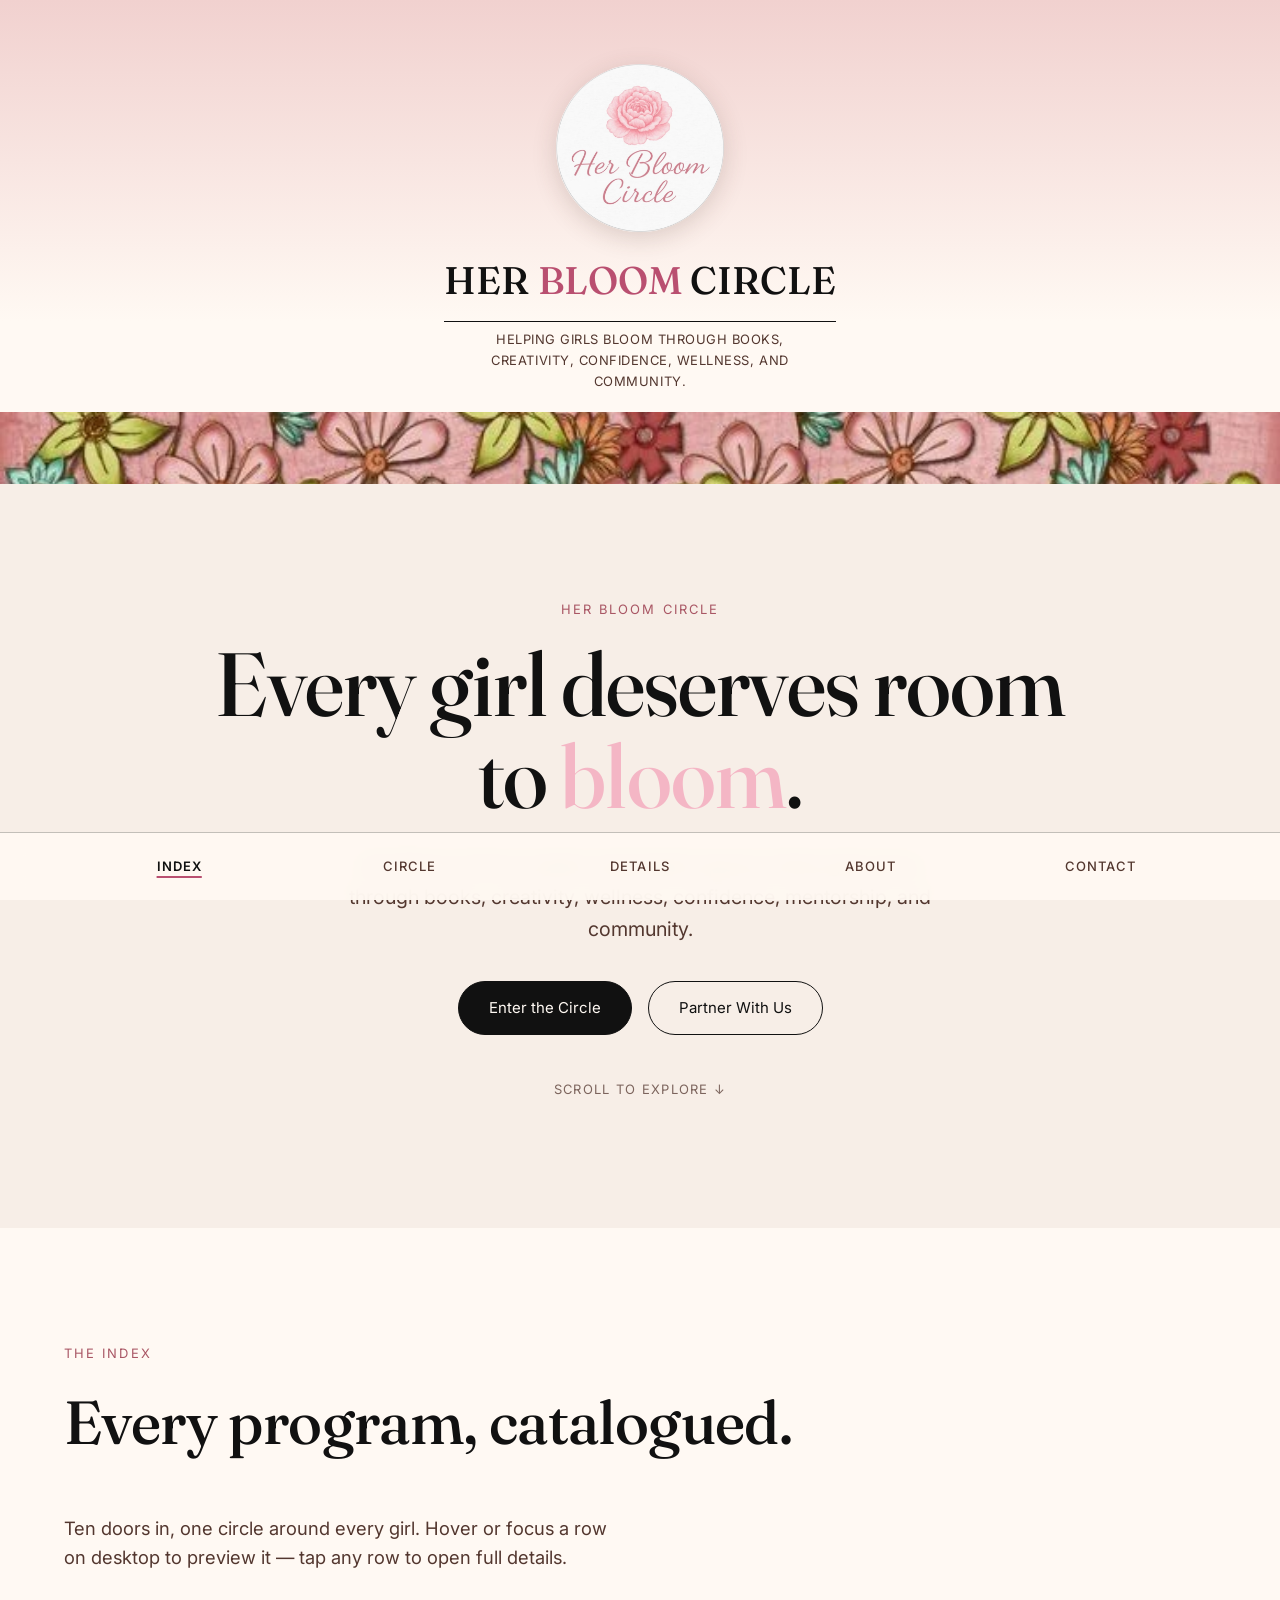
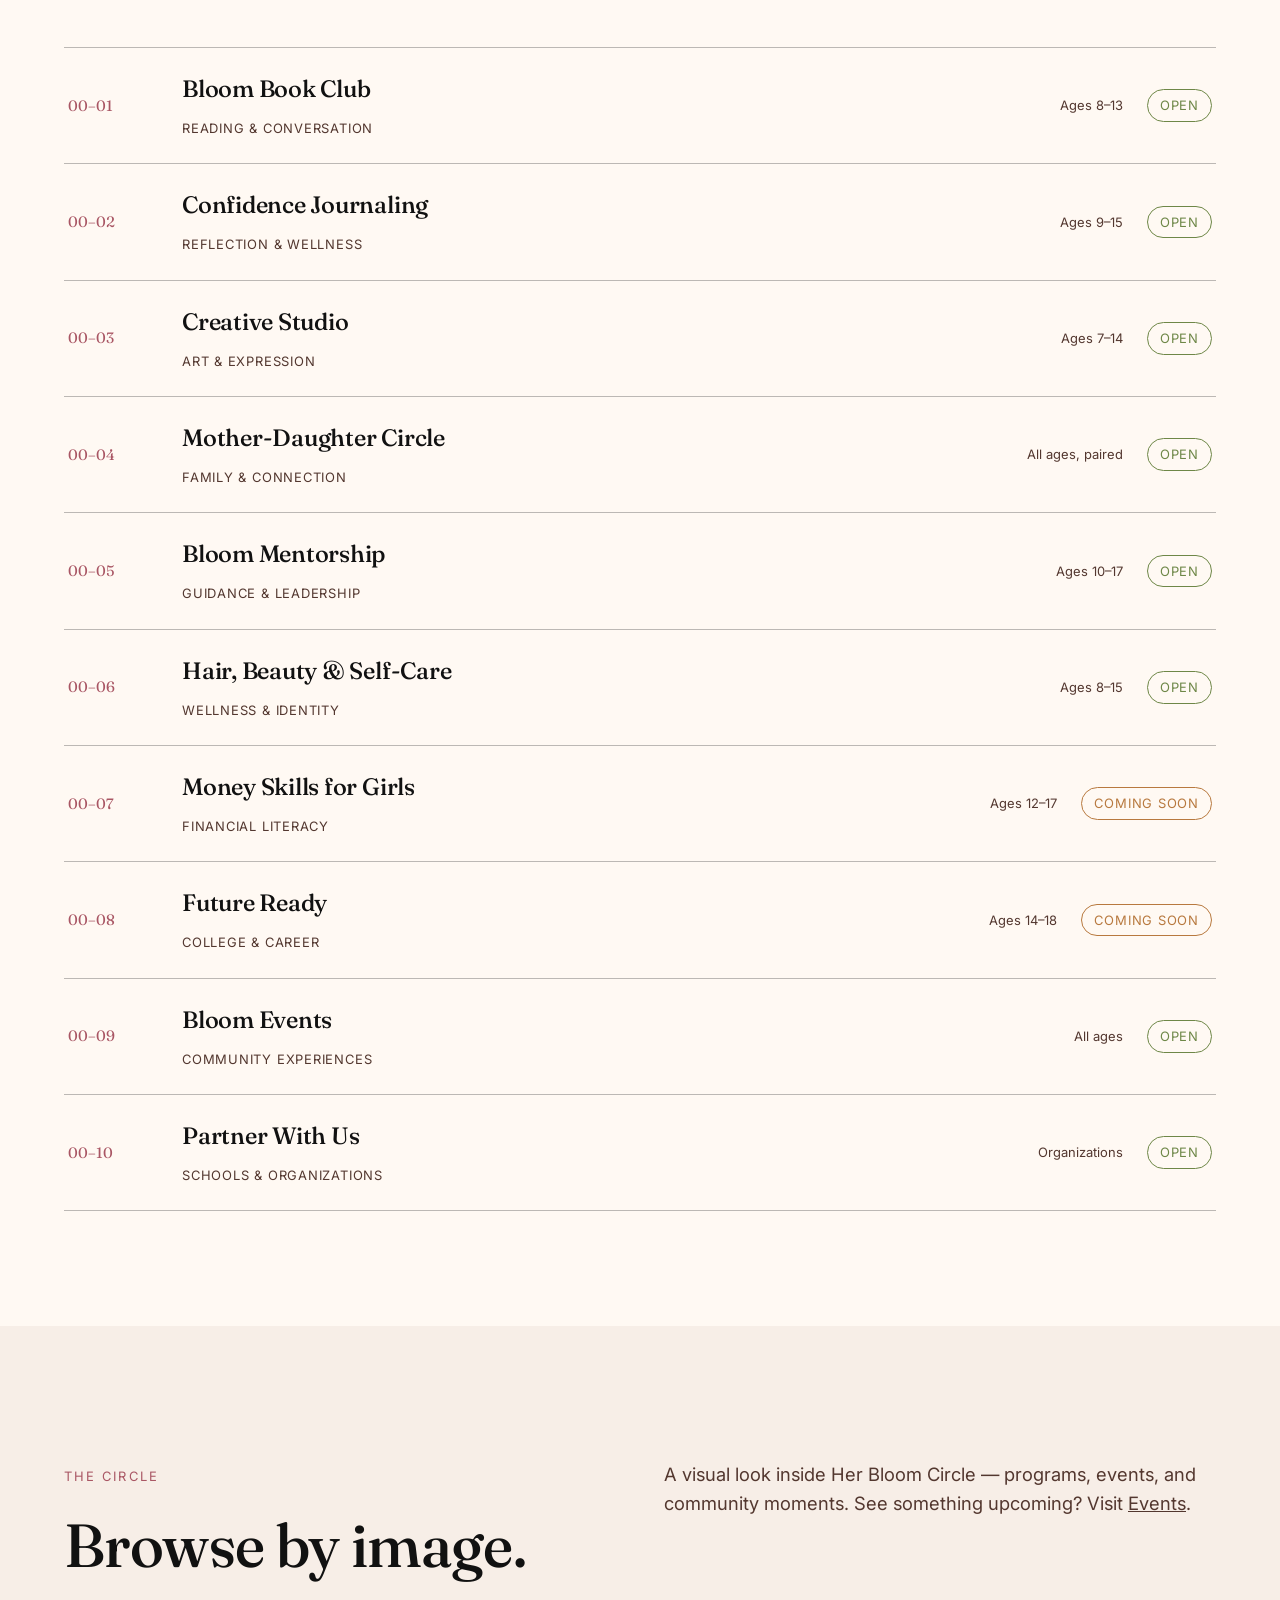
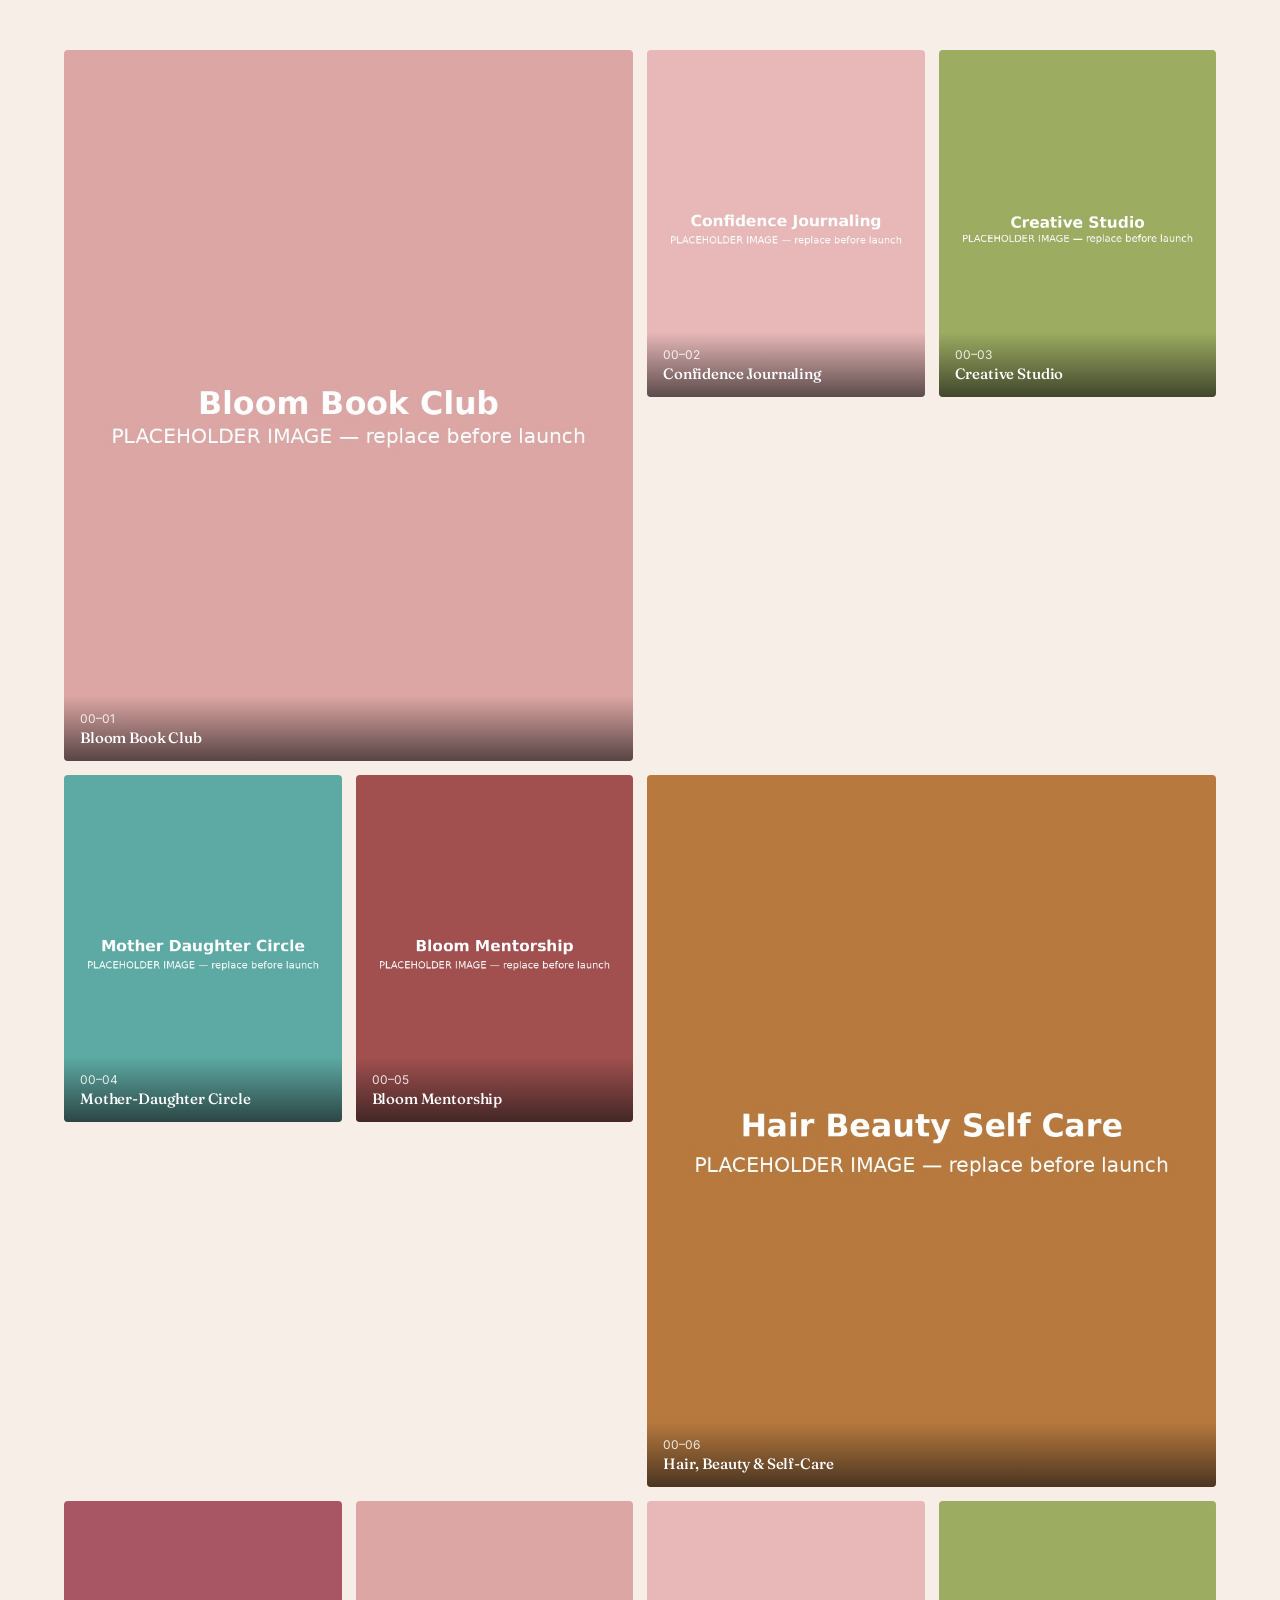
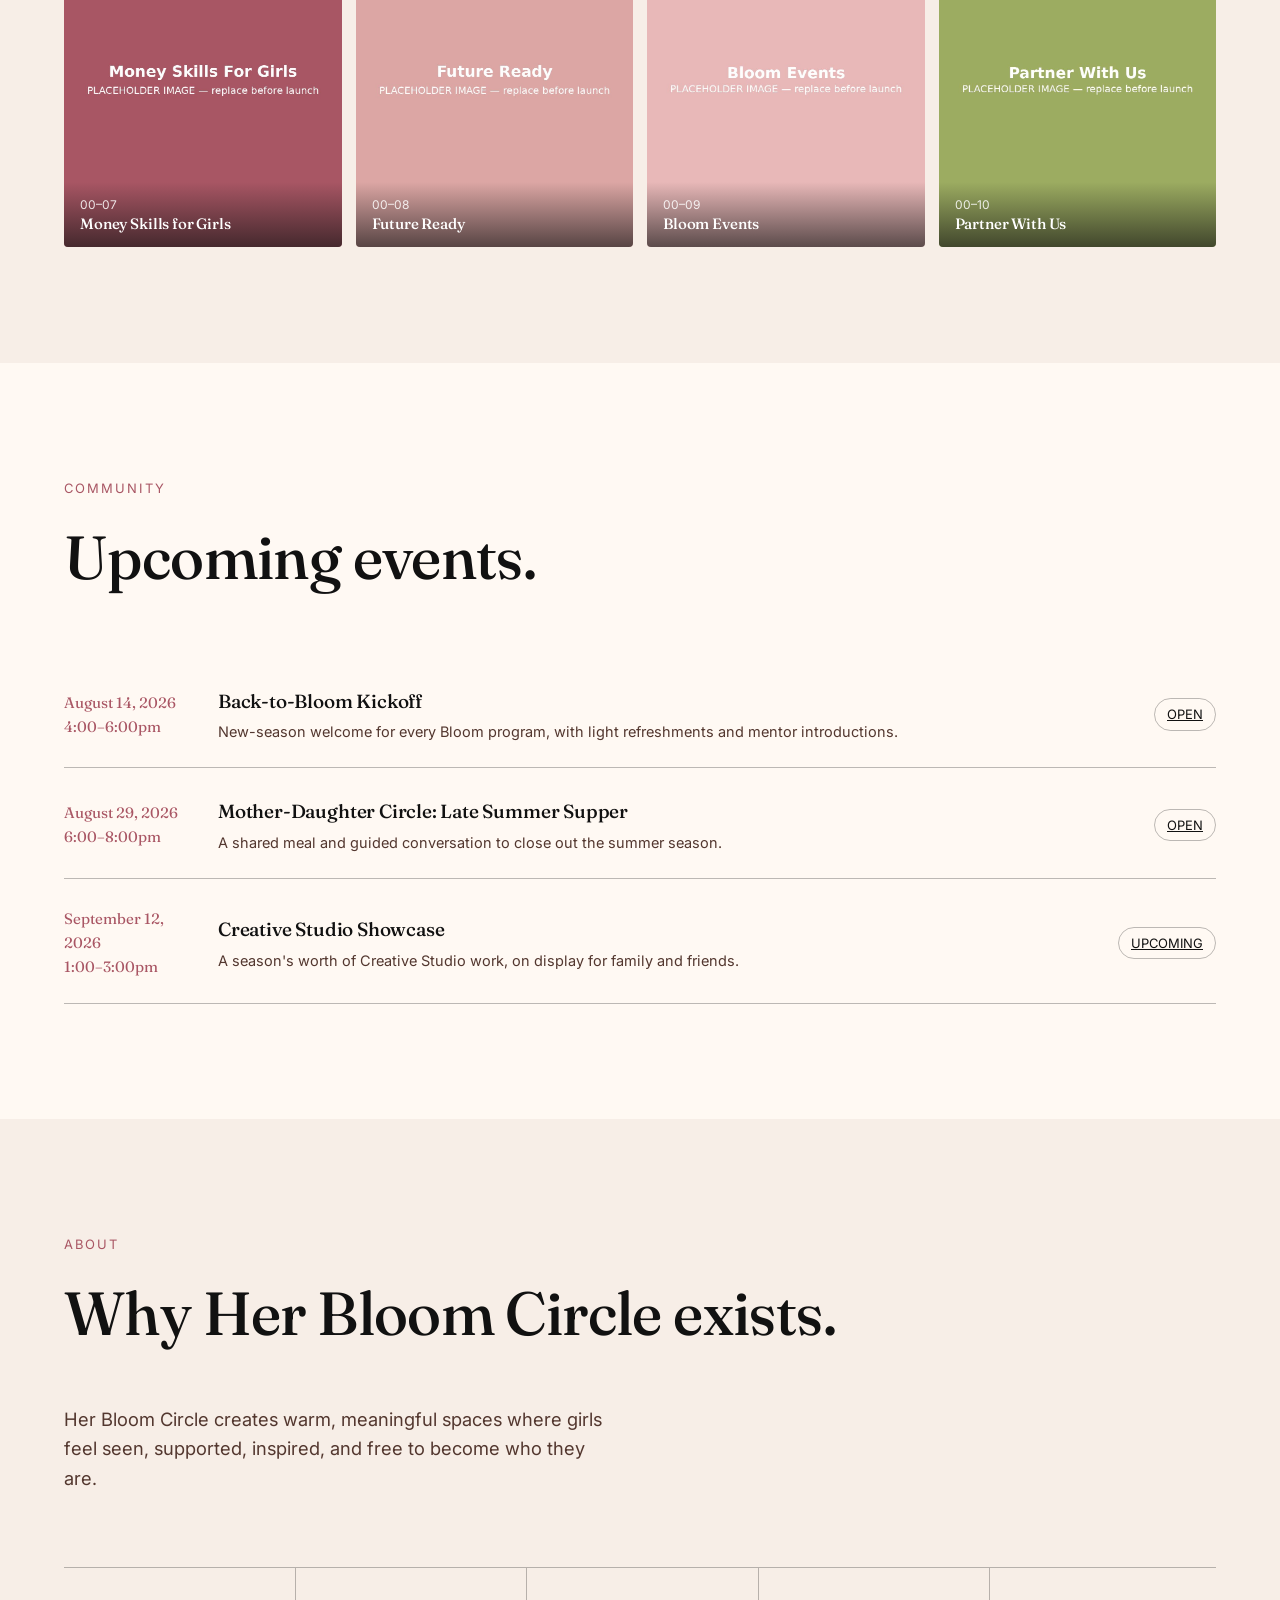
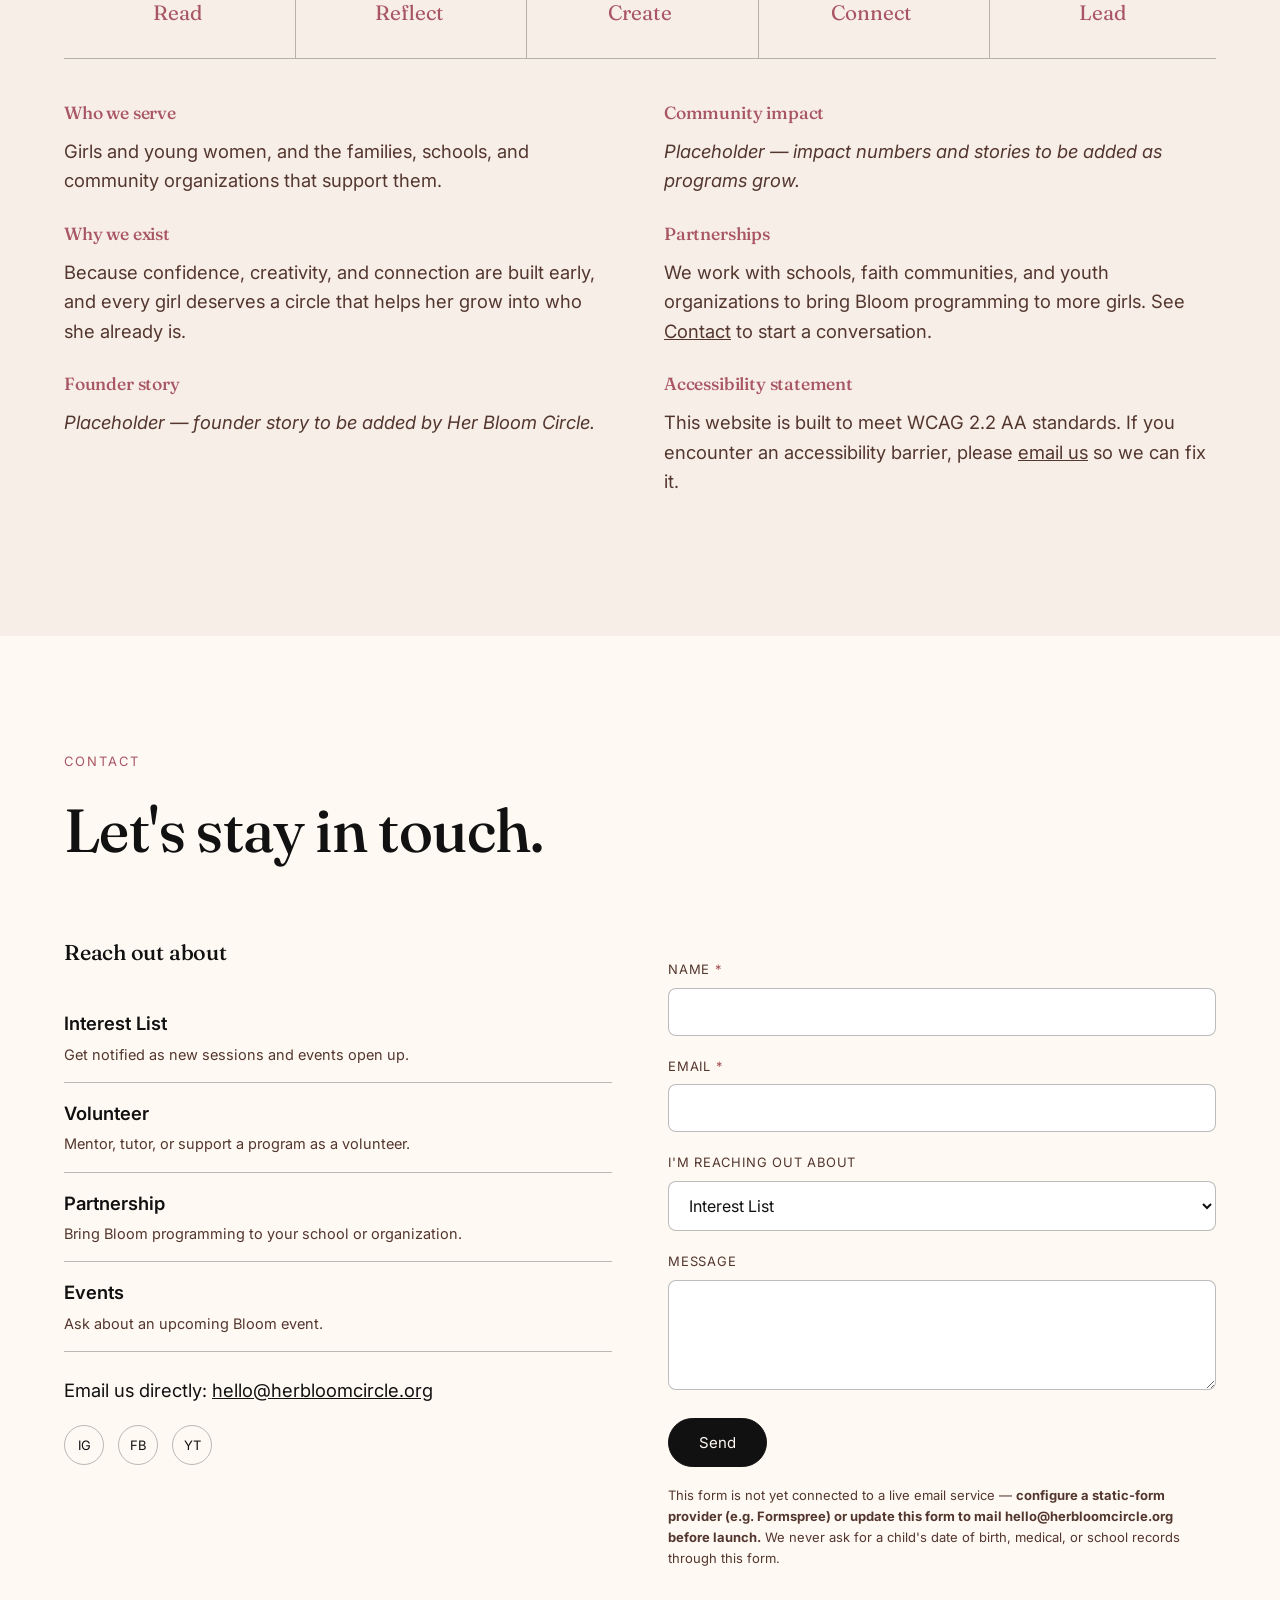
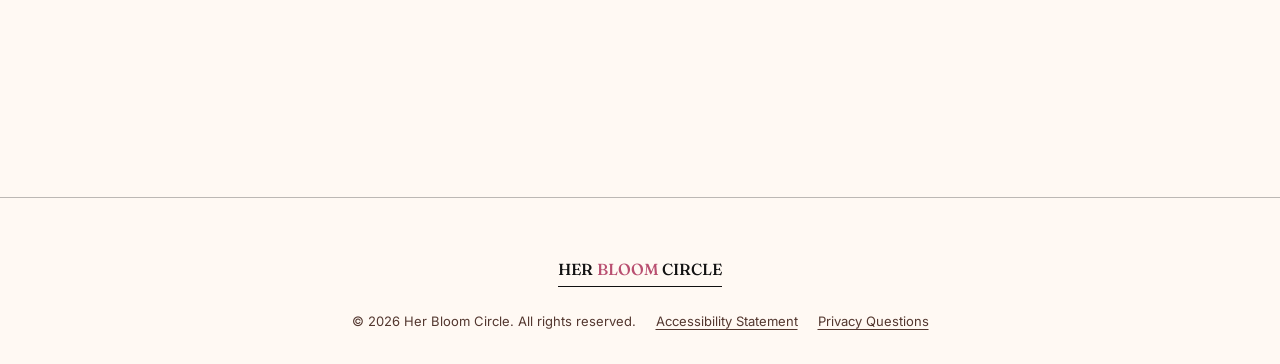
==== index.html @ e288bf75 "Add files via upload" ====
<!DOCTYPE html>
<html lang="en">
<head>
<meta charset="UTF-8">
<meta name="viewport" content="width=device-width, initial-scale=1.0">
<title>Her Bloom Circle | Helping Girls Bloom</title>
<meta name="description" content="Her Bloom Circle helps girls build confidence, creativity, connection, wellness, and leadership through books, mentorship, and community experiences.">
<link rel="canonical" href="https://herbloomcircle.org/">
<meta name="theme-color" content="#fff9f3">

<!-- Open Graph -->
<meta property="og:type" content="website">
<meta property="og:site_name" content="Her Bloom Circle">
<meta property="og:title" content="Her Bloom Circle | Helping Girls Bloom">
<meta property="og:description" content="Helping girls bloom through books, creativity, confidence, wellness, and community.">
<meta property="og:url" content="https://herbloomcircle.org/">
<meta property="og:image" content="https://herbloomcircle.org/her-bloom-circle-logo.jpg">

<!-- Twitter / X -->
<meta name="twitter:card" content="summary_large_image">
<meta name="twitter:title" content="Her Bloom Circle | Helping Girls Bloom">
<meta name="twitter:description" content="Helping girls bloom through books, creativity, confidence, wellness, and community.">
<meta name="twitter:image" content="https://herbloomcircle.org/her-bloom-circle-logo.jpg">

<!-- Icons -->
<link rel="icon" href="favicon.ico" sizes="any">
<link rel="icon" type="image/png" sizes="32x32" href="icon-32.png">
<link rel="icon" type="image/png" sizes="192x192" href="icon-192.png">
<link rel="apple-touch-icon" sizes="180x180" href="icon-180.png">

<link rel="preconnect" href="https://fonts.googleapis.com">
<link rel="preconnect" href="https://fonts.gstatic.com" crossorigin>
<link href="https://fonts.googleapis.com/css2?family=Fraunces:ital,opsz,wght@0,9..144,400;0,9..144,500;0,9..144,600;1,9..144,500&family=Inter:wght@400;500;600&display=swap" rel="stylesheet" media="print" onload="this.media='all'">
<link rel="stylesheet" href="styles.css">

<script type="application/ld+json">
{
  "@context": "https://schema.org",
  "@type": "Organization",
  "name": "Her Bloom Circle",
  "url": "https://herbloomcircle.org/",
  "logo": "https://herbloomcircle.org/her-bloom-circle-logo.jpg",
  "description": "Her Bloom Circle helps girls build confidence, creativity, connection, wellness, and leadership through books, mentorship, and community experiences."
}
</script>
</head>
<body>
<a class="skip-link" href="#main">Skip to content</a>

<header class="site-header">
  <div class="brand-logo">
    <picture>
      <source srcset="her-bloom-circle-logo.webp" type="image/webp">
      <img src="her-bloom-circle-logo.jpg" alt="Her Bloom Circle logo with pink flower" width="336" height="336">
    </picture>
  </div>
  <a href="#home" class="site-wordmark wordmark-lg" aria-label="Her Bloom Circle home">
    <span class="brand-black">HER</span><span class="brand-bloom">BLOOM</span><span class="brand-black">CIRCLE</span>
  </a>
  <p class="positioning">Helping girls bloom through books, creativity, confidence, wellness, and community.</p>
</header>

<div class="floral-divider" aria-hidden="true">
  <picture>
    <source srcset="her-bloom-floral-border.webp" type="image/webp">
    <img src="her-bloom-floral-border.jpg" alt="" loading="lazy" width="1456" height="538">
  </picture>
</div>

<main id="main">

  <!-- HOME / HERO -->
  <section id="home" class="hero view-section" aria-label="Introduction">
    <div class="wrap">
      <div class="hero-eyebrow">Her Bloom Circle</div>
      <h1>Every girl deserves room to <span class="word-bloom-display">bloom</span>.</h1>
      <p class="lede">Her Bloom Circle creates meaningful spaces where girls grow through books, creativity, wellness, confidence, mentorship, and community.</p>
      <div class="hero-cta-row">
        <a href="#index" class="btn btn-primary">Enter the Circle</a>
        <a href="#contact" class="btn btn-secondary">Partner With Us</a>
      </div>
      <p class="scroll-cue">Scroll to explore ↓</p>
    </div>
  </section>

  <!-- INDEX -->
  <section id="index" class="view-section" aria-labelledby="index-heading">
    <div class="wrap">
      <div class="section-head">
        <div>
          <span class="kicker">The Index</span>
          <h2 id="index-heading">Every program, catalogued.</h2>
        </div>
        <p class="section-note">Ten doors in, one circle around every girl. Hover or focus a row on desktop to preview it — tap any row to open full details.</p>
      </div>

      <div id="index-list" class="index-list" role="list" aria-label="Program index">
        <!-- Rendered by app.js from programs.js -->
      </div>
      <noscript>
        <p style="margin-top:20px;">JavaScript is off, so the interactive catalog can't render. Programs currently offered: Bloom Book Club, Confidence Journaling, Creative Studio, Mother-Daughter Circle, Bloom Mentorship, Hair · Beauty · Self-Care, Money Skills for Girls, Future Ready, Bloom Events, and Partner With Us. Email <a href="mailto:hello@herbloomcircle.org">hello@herbloomcircle.org</a> for full details on any program.</p>
      </noscript>
    </div>
  </section>

  <!-- CIRCLE -->
  <section id="circle" class="view-section" aria-labelledby="circle-heading">
    <div class="wrap">
      <div class="section-head">
        <div>
          <span class="kicker">The Circle</span>
          <h2 id="circle-heading">Browse by image.</h2>
        </div>
        <p class="section-note">A visual look inside Her Bloom Circle — programs, events, and community moments. See something upcoming? Visit <a href="#events" style="text-decoration:underline;">Events</a>.</p>
      </div>
      <div id="circle-grid" class="circle-grid" role="list" aria-label="Visual program gallery">
        <!-- Rendered by app.js -->
      </div>
      <noscript><p style="margin-top:20px;">Enable JavaScript to browse the visual gallery, or see the Index above for a full text list.</p></noscript>
    </div>
  </section>

  <!-- EVENTS -->
  <section id="events" class="view-section" aria-labelledby="events-heading">
    <div class="wrap">
      <div class="section-head">
        <div>
          <span class="kicker">Community</span>
          <h2 id="events-heading">Upcoming events.</h2>
        </div>
      </div>
      <div id="events-list" class="events-list"></div>
      <div id="events-empty" class="events-empty" style="display:none;">
        <h3>Next Circle Coming Soon</h3>
        <p>We're planning our next community gathering. Join the interest list and we'll let you know as soon as it's set.</p>
        <a class="btn btn-primary" href="#contact">Join the Interest List</a>
      </div>
    </div>
  </section>

  <!-- ABOUT -->
  <section id="about" class="view-section" aria-labelledby="about-heading">
    <div class="wrap">
      <div class="section-head">
        <div>
          <span class="kicker">About</span>
          <h2 id="about-heading">Why Her Bloom Circle exists.</h2>
        </div>
        <p class="section-note">Her Bloom Circle creates warm, meaningful spaces where girls feel seen, supported, inspired, and free to become who they are.</p>
      </div>

      <div class="pillars" role="list" aria-label="Program pillars">
        <div class="pillar" role="listitem"><div class="pillar-word">Read</div></div>
        <div class="pillar" role="listitem"><div class="pillar-word">Reflect</div></div>
        <div class="pillar" role="listitem"><div class="pillar-word">Create</div></div>
        <div class="pillar" role="listitem"><div class="pillar-word">Connect</div></div>
        <div class="pillar" role="listitem"><div class="pillar-word">Lead</div></div>
      </div>

      <div class="about-grid">
        <div>
          <h3>Who we serve</h3>
          <p>Girls and young women, and the families, schools, and community organizations that support them.</p>
          <h3>Why we exist</h3>
          <p>Because confidence, creativity, and connection are built early, and every girl deserves a circle that helps her grow into who she already is.</p>
          <h3>Founder story</h3>
          <p><em>Placeholder — founder story to be added by Her Bloom Circle.</em></p>
        </div>
        <div>
          <h3>Community impact</h3>
          <p><em>Placeholder — impact numbers and stories to be added as programs grow.</em></p>
          <h3>Partnerships</h3>
          <p>We work with schools, faith communities, and youth organizations to bring Bloom programming to more girls. See <a href="#contact" style="text-decoration:underline;">Contact</a> to start a conversation.</p>
          <h3>Accessibility statement</h3>
          <p>This website is built to meet WCAG 2.2 AA standards. If you encounter an accessibility barrier, please <a href="mailto:hello@herbloomcircle.org" style="text-decoration:underline;">email us</a> so we can fix it.</p>
        </div>
      </div>
    </div>
  </section>

  <!-- CONTACT -->
  <section id="contact" class="view-section" aria-labelledby="contact-heading">
    <div class="wrap">
      <div class="section-head">
        <div>
          <span class="kicker">Contact</span>
          <h2 id="contact-heading">Let's stay in touch.</h2>
        </div>
      </div>

      <div class="contact-grid">
        <div>
          <h3>Reach out about</h3>
          <ul class="contact-options">
            <li><div class="co-label">Interest List</div><div class="co-desc">Get notified as new sessions and events open up.</div></li>
            <li><div class="co-label">Volunteer</div><div class="co-desc">Mentor, tutor, or support a program as a volunteer.</div></li>
            <li><div class="co-label">Partnership</div><div class="co-desc">Bring Bloom programming to your school or organization.</div></li>
            <li><div class="co-label">Events</div><div class="co-desc">Ask about an upcoming Bloom event.</div></li>
          </ul>
          <p style="margin-top:24px;">Email us directly: <a href="mailto:hello@herbloomcircle.org" style="text-decoration:underline;">hello@herbloomcircle.org</a></p>
          <div class="social-row">
            <a href="#" aria-label="Her Bloom Circle on Instagram" rel="noopener noreferrer" target="_blank">IG</a>
            <a href="#" aria-label="Her Bloom Circle on Facebook" rel="noopener noreferrer" target="_blank">FB</a>
            <a href="#" aria-label="Her Bloom Circle on YouTube" rel="noopener noreferrer" target="_blank">YT</a>
          </div>
        </div>

        <div>
          <form id="interest-form" class="interest-form" novalidate>
            <div class="honeypot-field" aria-hidden="true">
              <label for="f-website">Website</label>
              <input type="text" id="f-website" name="website" tabindex="-1" autocomplete="off">
            </div>

            <div class="form-row">
              <label for="f-name">Name <span class="required">*</span></label>
              <input type="text" id="f-name" name="name" required autocomplete="name">
              <p class="form-error">Please enter your name.</p>
            </div>
            <div class="form-row">
              <label for="f-email">Email <span class="required">*</span></label>
              <input type="email" id="f-email" name="email" required autocomplete="email">
              <p class="form-error">Please enter a valid email address.</p>
            </div>
            <div class="form-row">
              <label for="f-reason">I'm reaching out about</label>
              <select id="f-reason" name="reason">
                <option>Interest List</option>
                <option>Volunteering</option>
                <option>Partnership</option>
                <option>Events</option>
                <option>Something else</option>
              </select>
            </div>
            <div class="form-row">
              <label for="f-message">Message</label>
              <textarea id="f-message" name="message"></textarea>
            </div>
            <button type="submit" class="btn btn-primary">Send</button>
            <p class="form-note">This form is not yet connected to a live email service — <strong>configure a static-form provider (e.g. Formspree) or update this form to mail hello@herbloomcircle.org before launch.</strong> We never ask for a child's date of birth, medical, or school records through this form.</p>
            <div id="form-success" class="form-success" role="status">Thank you — we'll be in touch soon.</div>
          </form>
        </div>
      </div>
    </div>
  </section>

</main>

<footer class="site-footer">
  <div class="wrap">
    <a href="#home" class="site-wordmark wordmark-sm" aria-label="Her Bloom Circle home">
      <span class="brand-black">HER</span><span class="brand-bloom">BLOOM</span><span class="brand-black">CIRCLE</span>
    </a>
    <div class="footer-legal">
      <span>© 2026 Her Bloom Circle. All rights reserved.</span>
      <a href="#about">Accessibility Statement</a>
      <a href="mailto:hello@herbloomcircle.org">Privacy Questions</a>
    </div>
  </div>
</footer>

<!-- DETAILS PANEL (accessible modal) -->
<div id="details-overlay" class="details-overlay" aria-hidden="true">
  <div id="details-panel" class="details-panel" role="dialog" aria-modal="true" aria-labelledby="details-title" tabindex="-1">
    <!-- Rendered by app.js -->
  </div>
</div>

<!-- PERSISTENT BOTTOM NAVIGATION -->
<nav class="bottom-navigation" aria-label="Primary navigation">
  <div class="bn-inner">
    <a href="#index" data-tab="index" aria-current="page">Index</a>
    <a href="#circle" data-tab="circle">Circle</a>
    <a href="#details" data-tab="details">Details</a>
    <a href="#about" data-tab="about">About</a>
    <a href="#contact" data-tab="contact">Contact</a>
  </div>
</nav>

<script src="programs.js"></script>
<script src="events.js"></script>
<script src="site-settings.js"></script>
<script src="app.js"></script>
</body>
</html>
---- styles.css ----
/* ===================================================================
   Her Bloom Circle — Design System
   Editorial, catalog-style, inspired by cultural-archive browsing.
   Palette sampled from the Her Bloom Circle floral reference image.
=================================================================== */

:root {
  --rose-background: #dca6a5;
  --rose-soft: #e7b8b7;
  --rose-light: #f1d1cf;
  --rose-deep: #a95664;
  --bloom-pink: #f4b6c5;
  --bloom-pink-accessible: #b94f70;
  --cream: #fff9f3;
  --paper: #f7eee7;
  --white: #ffffff;
  --ink: #111111;
  --brown: #53372f;
  --sage: #9cad62;
  --leaf-green: #6e8747;
  --teal-flower: #5da9a3;
  --rust: #a24f4f;
  --muted-gold: #b8793f;
  --border-dark: rgba(17, 17, 17, 0.28);

  --serif: "Fraunces", Georgia, serif;
  --sans: "Inter", -apple-system, BlinkMacSystemFont, sans-serif;

  --max: 1280px;
  --gutter: clamp(20px, 5vw, 72px);
  --bottom-nav-height: 68px;

  --fs-meta: clamp(0.7rem, 0.65rem + 0.2vw, 0.85rem);
  --fs-body: clamp(1rem, 0.95rem + 0.25vw, 1.15rem);
  --fs-section: clamp(2rem, 1.4rem + 3vw, 4.2rem);
  --fs-hero: clamp(2.6rem, 1.6rem + 5vw, 6.5rem);
}

*, *::before, *::after { box-sizing: border-box; }
html {
  scroll-behavior: smooth;
  scroll-padding-top: 90px;
  scroll-padding-bottom: calc(var(--bottom-nav-height) + env(safe-area-inset-bottom) + 2rem);
}

@media (prefers-reduced-motion: reduce) {
  html { scroll-behavior: auto; }
  *, *::before, *::after {
    animation-duration: 0.01ms !important;
    animation-iteration-count: 1 !important;
    transition-duration: 0.01ms !important;
    scroll-behavior: auto !important;
  }
}

body {
  margin: 0;
  background: var(--cream);
  color: var(--ink);
  font-family: var(--sans);
  font-size: var(--fs-body);
  line-height: 1.6;
  -webkit-font-smoothing: antialiased;
}

img { max-width: 100%; display: block; }
a { color: inherit; }
button { font-family: inherit; }

main {
  padding-bottom: calc(var(--bottom-nav-height) + env(safe-area-inset-bottom) + 2rem);
}

.wrap {
  max-width: var(--max);
  margin: 0 auto;
  padding: 0 var(--gutter);
}

h1, h2, h3 {
  font-family: var(--serif);
  font-weight: 500;
  letter-spacing: -0.01em;
  margin: 0;
  color: var(--ink);
}

/* ---------- Skip link ---------- */
.skip-link {
  position: absolute;
  left: -9999px;
  top: 0;
  background: var(--ink);
  color: var(--cream);
  padding: 14px 22px;
  z-index: 2000;
  border-radius: 0 0 6px 0;
  text-decoration: none;
}
.skip-link:focus {
  left: 0;
}

/* ---------- Focus visibility ---------- */
a:focus-visible, button:focus-visible, [tabindex]:focus-visible, input:focus-visible, textarea:focus-visible {
  outline: 2px solid var(--bloom-pink-accessible);
  outline-offset: 3px;
}

/* ---------- Wordmark: HER (black) BLOOM (pink) CIRCLE (black), underlined as one phrase ---------- */
.site-wordmark {
  display: inline-flex;
  align-items: baseline;
  gap: 0.22em;
  font-family: var(--serif);
  font-weight: 500;
  text-decoration-line: underline;
  text-decoration-thickness: 1px;
  text-underline-offset: 0.28em;
  text-decoration-color: var(--ink);
  text-decoration-skip-ink: none;
  color: var(--ink);
  text-decoration: none;
  white-space: nowrap;
}
.site-wordmark .brand-black { color: var(--ink); }
.site-wordmark .brand-bloom { color: var(--bloom-pink-accessible); }
.site-wordmark { text-decoration-line: none; position: relative; }
.site-wordmark::after {
  content: "";
  position: absolute;
  left: 0; right: 0; bottom: -0.28em;
  height: 1px;
  background: var(--ink);
}

.wordmark-lg {
  font-size: clamp(1.4rem, 1rem + 2vw, 2.4rem);
}
.wordmark-sm { font-size: 1rem; }

/* Large decorative headline use of "bloom" (not the fixed wordmark) can use lighter pink */
.word-bloom-display { color: var(--bloom-pink); }

/* ---------- Header / top brand zone ---------- */
.site-header {
  padding: clamp(28px, 6vw, 64px) 0 20px;
  text-align: center;
  background: linear-gradient(180deg, var(--rose-light) 0%, var(--cream) 78%);
}
.brand-logo {
  width: clamp(96px, 16vw, 168px);
  height: clamp(96px, 16vw, 168px);
  margin: 0 auto 18px;
  border-radius: 50%;
  overflow: hidden;
  box-shadow: 0 6px 24px rgba(83,55,47,0.18);
}
.brand-logo img { width: 100%; height: 100%; object-fit: cover; }
.site-header .positioning {
  max-width: 46ch;
  margin: 18px auto 0;
  color: var(--brown);
  font-size: var(--fs-meta);
  letter-spacing: 0.04em;
  text-transform: uppercase;
}

/* ---------- Floral divider strip ---------- */
.floral-divider {
  width: 100%;
  height: clamp(40px, 6vw, 72px);
  overflow: hidden;
}
.floral-divider img { width: 100%; height: 100%; object-fit: cover; object-position: center; }

/* ---------- Hero ---------- */
.hero {
  padding: clamp(48px, 8vw, 96px) 0 clamp(56px, 8vw, 96px);
  text-align: center;
}
.hero-eyebrow {
  font-size: var(--fs-meta);
  letter-spacing: 0.16em;
  text-transform: uppercase;
  color: var(--rose-deep);
  margin-bottom: 18px;
}
.hero h1 {
  font-size: var(--fs-hero);
  line-height: 1.03;
  max-width: 16ch;
  margin: 0 auto;
}
.hero p.lede {
  max-width: 52ch;
  margin: 28px auto 36px;
  color: var(--brown);
  font-size: clamp(1.05rem, 1rem + 0.3vw, 1.3rem);
}
.hero-cta-row {
  display: flex;
  gap: 16px;
  justify-content: center;
  flex-wrap: wrap;
}
.btn {
  padding: 14px 30px;
  border-radius: 999px;
  font-size: 15px;
  text-decoration: none;
  display: inline-block;
  border: 1px solid var(--ink);
  transition: transform 0.2s, background 0.2s, color 0.2s;
  cursor: pointer;
}
.btn:hover { transform: translateY(-2px); }
.btn-primary { background: var(--ink); color: var(--cream); border-color: var(--ink); }
.btn-primary:hover { background: var(--rose-deep); border-color: var(--rose-deep); }
.btn-secondary { background: transparent; color: var(--ink); }
.btn-secondary:hover { background: var(--ink); color: var(--cream); }

.scroll-cue {
  margin-top: 44px;
  font-size: var(--fs-meta);
  letter-spacing: 0.1em;
  text-transform: uppercase;
  color: var(--brown);
  opacity: 0.75;
}

/* ---------- Section shell ---------- */
.view-section {
  padding: clamp(56px, 9vw, 120px) 0;
  scroll-margin-top: 90px;
}
.view-section:nth-of-type(odd) { background: var(--paper); }
.section-head {
  display: flex;
  align-items: baseline;
  justify-content: space-between;
  gap: 24px;
  flex-wrap: wrap;
  margin-bottom: clamp(32px, 5vw, 56px);
}
.section-head .kicker {
  font-size: var(--fs-meta);
  letter-spacing: 0.16em;
  text-transform: uppercase;
  color: var(--rose-deep);
  display: block;
  margin-bottom: 10px;
}
.section-head h2 { font-size: var(--fs-section); }
.section-head .section-note {
  max-width: 46ch;
  color: var(--brown);
  font-size: var(--fs-body);
}

/* ---------- Index (catalog rows) ---------- */
.index-list { border-top: 1px solid var(--border-dark); }
.index-row {
  --preview-img: none;
  display: grid;
  grid-template-columns: 90px 1fr auto auto;
  align-items: center;
  gap: 24px;
  padding: 22px 4px;
  border-bottom: 1px solid var(--border-dark);
  text-decoration: none;
  color: var(--ink);
  position: relative;
  background: transparent;
  border-left: none; border-right: none; border-top: none;
  width: 100%;
  text-align: left;
  font: inherit;
  cursor: pointer;
  transition: background 0.2s;
}
.index-row:hover, .index-row:focus-visible { background: rgba(220,166,165,0.16); }
.index-num {
  font-family: var(--serif);
  font-size: 15px;
  color: var(--rose-deep);
}
.index-title-wrap h3 {
  font-size: clamp(1.15rem, 1rem + 0.6vw, 1.5rem);
  margin-bottom: 4px;
}
.index-title-wrap .index-cat {
  font-size: var(--fs-meta);
  color: var(--brown);
  text-transform: uppercase;
  letter-spacing: 0.06em;
}
.index-age {
  font-size: var(--fs-meta);
  color: var(--brown);
  white-space: nowrap;
}
.index-status {
  font-size: var(--fs-meta);
  text-transform: uppercase;
  letter-spacing: 0.06em;
  padding: 5px 12px;
  border-radius: 999px;
  border: 1px solid var(--border-dark);
  white-space: nowrap;
}
.index-status[data-status="Open"] { border-color: var(--leaf-green); color: var(--leaf-green); }
.index-status[data-status="Coming Soon"] { border-color: var(--muted-gold); color: var(--muted-gold); }
.index-status[data-status="Full"] { border-color: var(--rust); color: var(--rust); }

/* Hover/focus preview image (desktop only) */
.index-preview {
  position: fixed;
  pointer-events: none;
  width: 220px;
  aspect-ratio: 4/5;
  border-radius: 4px;
  overflow: hidden;
  opacity: 0;
  transition: opacity 0.2s ease;
  z-index: 40;
  box-shadow: 0 12px 32px rgba(17,17,17,0.25);
}
.index-preview img { width: 100%; height: 100%; object-fit: cover; }
.index-preview.is-visible { opacity: 1; }

@media (max-width: 720px) {
  .index-preview { display: none; }
  .index-row { grid-template-columns: 56px 1fr; row-gap: 8px; }
  .index-age { grid-column: 2; order: 3; }
  .index-status { grid-column: 2; order: 4; justify-self: start; }
}

/* ---------- Circle (image grid) ---------- */
.circle-grid {
  display: grid;
  grid-template-columns: repeat(4, 1fr);
  gap: 14px;
}
.circle-card {
  position: relative;
  border-radius: 4px;
  overflow: hidden;
  aspect-ratio: 4/5;
  background: var(--rose-light);
  border: none;
  padding: 0;
  cursor: pointer;
  display: block;
  width: 100%;
}
.circle-card img { width: 100%; height: 100%; object-fit: cover; transition: transform 0.4s ease; }
.circle-card:hover img, .circle-card:focus-visible img { transform: scale(1.05); }
.circle-card .circle-caption {
  position: absolute;
  left: 0; right: 0; bottom: 0;
  padding: 14px 16px;
  background: linear-gradient(0deg, rgba(17,17,17,0.65), transparent);
  color: var(--white);
  text-align: left;
}
.circle-card .circle-caption .cc-num { font-size: 12px; opacity: 0.85; }
.circle-card .circle-caption h3 { color: var(--white); font-size: 15px; margin-top: 2px; }
.circle-card.size-wide { grid-column: span 2; }
.circle-card.size-tall { grid-row: span 2; }

@media (max-width: 920px) {
  .circle-grid { grid-template-columns: repeat(2, 1fr); }
}

/* ---------- Details panel (modal) ---------- */
.details-overlay {
  position: fixed;
  inset: 0;
  background: rgba(17,17,17,0.55);
  z-index: 900;
  display: none;
  align-items: flex-end;
  justify-content: center;
}
.details-overlay.is-open { display: flex; }
.details-panel {
  background: var(--cream);
  width: 100%;
  max-width: 780px;
  max-height: min(88dvh, 88svh);
  overflow-y: auto;
  border-radius: 18px 18px 0 0;
  padding: 28px var(--gutter) calc(var(--bottom-nav-height) + 40px);
  position: relative;
}
@media (min-width: 720px) {
  .details-overlay { align-items: center; }
  .details-panel { border-radius: 18px; max-height: 85dvh; padding: 40px 48px 48px; }
}
.details-close {
  position: sticky;
  top: 0;
  float: right;
  background: var(--white);
  border: 1px solid var(--border-dark);
  border-radius: 50%;
  width: 40px;
  height: 40px;
  font-size: 18px;
  cursor: pointer;
  z-index: 5;
}
.details-media {
  width: 100%;
  aspect-ratio: 16/9;
  border-radius: 10px;
  overflow: hidden;
  background: var(--rose-light);
  margin-bottom: 24px;
  clear: both;
}
.details-media img { width: 100%; height: 100%; object-fit: cover; }
.details-num { color: var(--rose-deep); font-size: var(--fs-meta); letter-spacing: 0.1em; text-transform: uppercase; }
.details-panel h2 { font-size: clamp(1.6rem, 1.3rem + 1.5vw, 2.4rem); margin: 8px 0 6px; }
.details-cat { color: var(--brown); font-size: var(--fs-meta); text-transform: uppercase; letter-spacing: 0.06em; margin-bottom: 20px; }
.details-meta-grid {
  display: grid;
  grid-template-columns: repeat(2, 1fr);
  gap: 14px 24px;
  margin: 24px 0;
  padding: 20px;
  background: var(--paper);
  border-radius: 10px;
}
.details-meta-grid dt { font-size: 12px; text-transform: uppercase; letter-spacing: 0.06em; color: var(--brown); }
.details-meta-grid dd { margin: 2px 0 0; font-size: 15px; }
.details-panel p.details-desc { color: var(--brown); margin: 0 0 16px; }
.details-cta { margin-top: 28px; }

/* ---------- Events ---------- */
.events-list { display: flex; flex-direction: column; gap: 4px; }
.event-row {
  display: grid;
  grid-template-columns: 130px 1fr auto;
  gap: 24px;
  align-items: center;
  padding: 24px 0;
  border-bottom: 1px solid var(--border-dark);
}
.event-date-block { font-family: var(--serif); color: var(--rose-deep); font-size: 15px; }
.event-info h3 { font-size: 19px; margin-bottom: 4px; }
.event-info p { color: var(--brown); font-size: 14.5px; margin: 4px 0 0; }
.event-status {
  font-size: var(--fs-meta);
  text-transform: uppercase;
  padding: 5px 12px;
  border-radius: 999px;
  border: 1px solid var(--border-dark);
  white-space: nowrap;
  justify-self: end;
}
.events-empty {
  text-align: center;
  padding: 48px 24px;
  background: var(--paper);
  border-radius: 12px;
}
.events-empty h3 { font-size: 1.4rem; margin-bottom: 12px; }

@media (max-width: 720px) {
  .event-row { grid-template-columns: 1fr; gap: 6px; }
  .event-status { justify-self: start; }
}

/* ---------- About ---------- */
.pillars {
  display: grid;
  grid-template-columns: repeat(5, 1fr);
  gap: 4px;
  margin: 40px 0;
  border-top: 1px solid var(--border-dark);
  border-bottom: 1px solid var(--border-dark);
}
.pillar {
  padding: 28px 14px;
  text-align: center;
  border-left: 1px solid var(--border-dark);
}
.pillar:first-child { border-left: none; }
.pillar .pillar-word { font-family: var(--serif); font-size: 1.3rem; color: var(--rose-deep); }
@media (max-width: 720px) {
  .pillars { grid-template-columns: repeat(2, 1fr); }
  .pillar { border-left: none; border-top: 1px solid var(--border-dark); }
  .pillar:nth-child(odd) { border-right: 1px solid var(--border-dark); }
}

.about-grid {
  display: grid;
  grid-template-columns: 1fr 1fr;
  gap: 48px;
  margin-top: 40px;
}
.about-grid h3 { font-size: 1.1rem; margin-bottom: 10px; color: var(--rose-deep); }
.about-grid p { color: var(--brown); margin: 0 0 24px; }
@media (max-width: 820px) { .about-grid { grid-template-columns: 1fr; } }

/* ---------- Contact ---------- */
.contact-grid {
  display: grid;
  grid-template-columns: 1fr 1fr;
  gap: 56px;
}
@media (max-width: 820px) { .contact-grid { grid-template-columns: 1fr; } }

.contact-options { list-style: none; margin: 24px 0 0; padding: 0; }
.contact-options li {
  padding: 16px 0;
  border-bottom: 1px solid var(--border-dark);
}
.contact-options .co-label { font-weight: 600; }
.contact-options .co-desc { color: var(--brown); font-size: 14.5px; margin-top: 4px; }

form.interest-form { margin-top: 24px; }
.form-row { margin-bottom: 20px; }
.form-row label {
  display: block;
  font-size: var(--fs-meta);
  text-transform: uppercase;
  letter-spacing: 0.06em;
  margin-bottom: 8px;
  color: var(--brown);
}
.form-row .required { color: var(--rust); }
.form-row input, .form-row select, .form-row textarea {
  width: 100%;
  padding: 13px 16px;
  border: 1px solid var(--border-dark);
  border-radius: 8px;
  background: var(--white);
  font-family: var(--sans);
  font-size: 16px;
  color: var(--ink);
}
.form-row textarea { min-height: 110px; resize: vertical; }
.form-error { color: var(--rust); font-size: 13.5px; margin-top: 6px; display: none; }
.form-row.has-error input, .form-row.has-error textarea { border-color: var(--rust); }
.form-row.has-error .form-error { display: block; }
.form-note { font-size: 13px; color: var(--brown); margin-top: 18px; }
.form-success {
  display: none;
  background: var(--paper);
  border: 1px solid var(--leaf-green);
  border-radius: 10px;
  padding: 20px;
  margin-top: 20px;
}
.form-success.is-visible { display: block; }
.honeypot-field { position: absolute; left: -9999px; }

.social-row { display: flex; gap: 14px; margin-top: 20px; }
.social-row a {
  width: 40px; height: 40px;
  border: 1px solid var(--border-dark);
  border-radius: 50%;
  display: flex; align-items: center; justify-content: center;
  font-size: 13px;
  text-decoration: none;
  transition: background 0.2s, color 0.2s;
}
.social-row a:hover { background: var(--ink); color: var(--cream); }

/* ---------- Footer ---------- */
.site-footer {
  padding: 56px 0 32px;
  text-align: center;
  border-top: 1px solid var(--border-dark);
}
.site-footer .footer-legal {
  margin-top: 28px;
  font-size: 13px;
  color: var(--brown);
  display: flex;
  gap: 20px;
  justify-content: center;
  flex-wrap: wrap;
}
.site-footer .footer-legal a { text-decoration: underline; text-underline-offset: 3px; }

/* ---------- Persistent bottom navigation ---------- */
.bottom-navigation {
  position: fixed;
  left: 0;
  right: 0;
  bottom: 0;
  z-index: 1000;
  min-height: var(--bottom-nav-height);
  padding-bottom: env(safe-area-inset-bottom);
  background: rgba(255, 249, 243, 0.94);
  border-top: 1px solid rgba(17, 17, 17, 0.25);
  backdrop-filter: blur(12px);
  -webkit-backdrop-filter: blur(12px);
  display: flex;
  align-items: stretch;
  justify-content: center;
}
@supports not (backdrop-filter: blur(1px)) {
  .bottom-navigation { background: var(--cream); }
}
.bottom-navigation .bn-inner {
  display: flex;
  width: 100%;
  max-width: var(--max);
  justify-content: space-between;
  padding: 0 var(--gutter);
}
.bottom-navigation a {
  flex: 1;
  display: flex;
  align-items: center;
  justify-content: center;
  min-height: 56px;
  text-align: center;
  text-decoration: none;
  color: var(--brown);
  font-size: 13px;
  letter-spacing: 0.08em;
  text-transform: uppercase;
  font-weight: 500;
}
.bottom-navigation a[aria-current="page"] {
  color: var(--ink);
  font-weight: 600;
  text-decoration-line: underline;
  text-decoration-color: var(--bloom-pink-accessible);
  text-decoration-thickness: 2px;
  text-underline-offset: 0.4em;
}

@media (max-width: 480px) {
  .bottom-navigation .bn-inner { padding: 0 8px; }
  .bottom-navigation a { font-size: 11px; letter-spacing: 0.04em; }
}

/* ---------- Reveal-on-scroll ---------- */
.reveal { opacity: 0; transform: translateY(16px); transition: opacity 0.5s ease, transform 0.5s ease; }
.reveal.in-view { opacity: 1; transform: translateY(0); }

/* ---------- Utility ---------- */
.visually-hidden {
  position: absolute !important;
  width: 1px; height: 1px;
  padding: 0; margin: -1px;
  overflow: hidden;
  clip: rect(0,0,0,0);
  white-space: nowrap;
  border: 0;
}

/* ---------- 404 page ---------- */
.error-page {
  min-height: 70dvh;
  display: flex;
  flex-direction: column;
  align-items: center;
  justify-content: center;
  text-align: center;
  padding: 40px var(--gutter);
}
.error-page h1 { font-size: clamp(2rem, 1.5rem + 2vw, 3.5rem); margin: 24px 0 16px; }
.error-page p { color: var(--brown); max-width: 44ch; margin-bottom: 28px; }
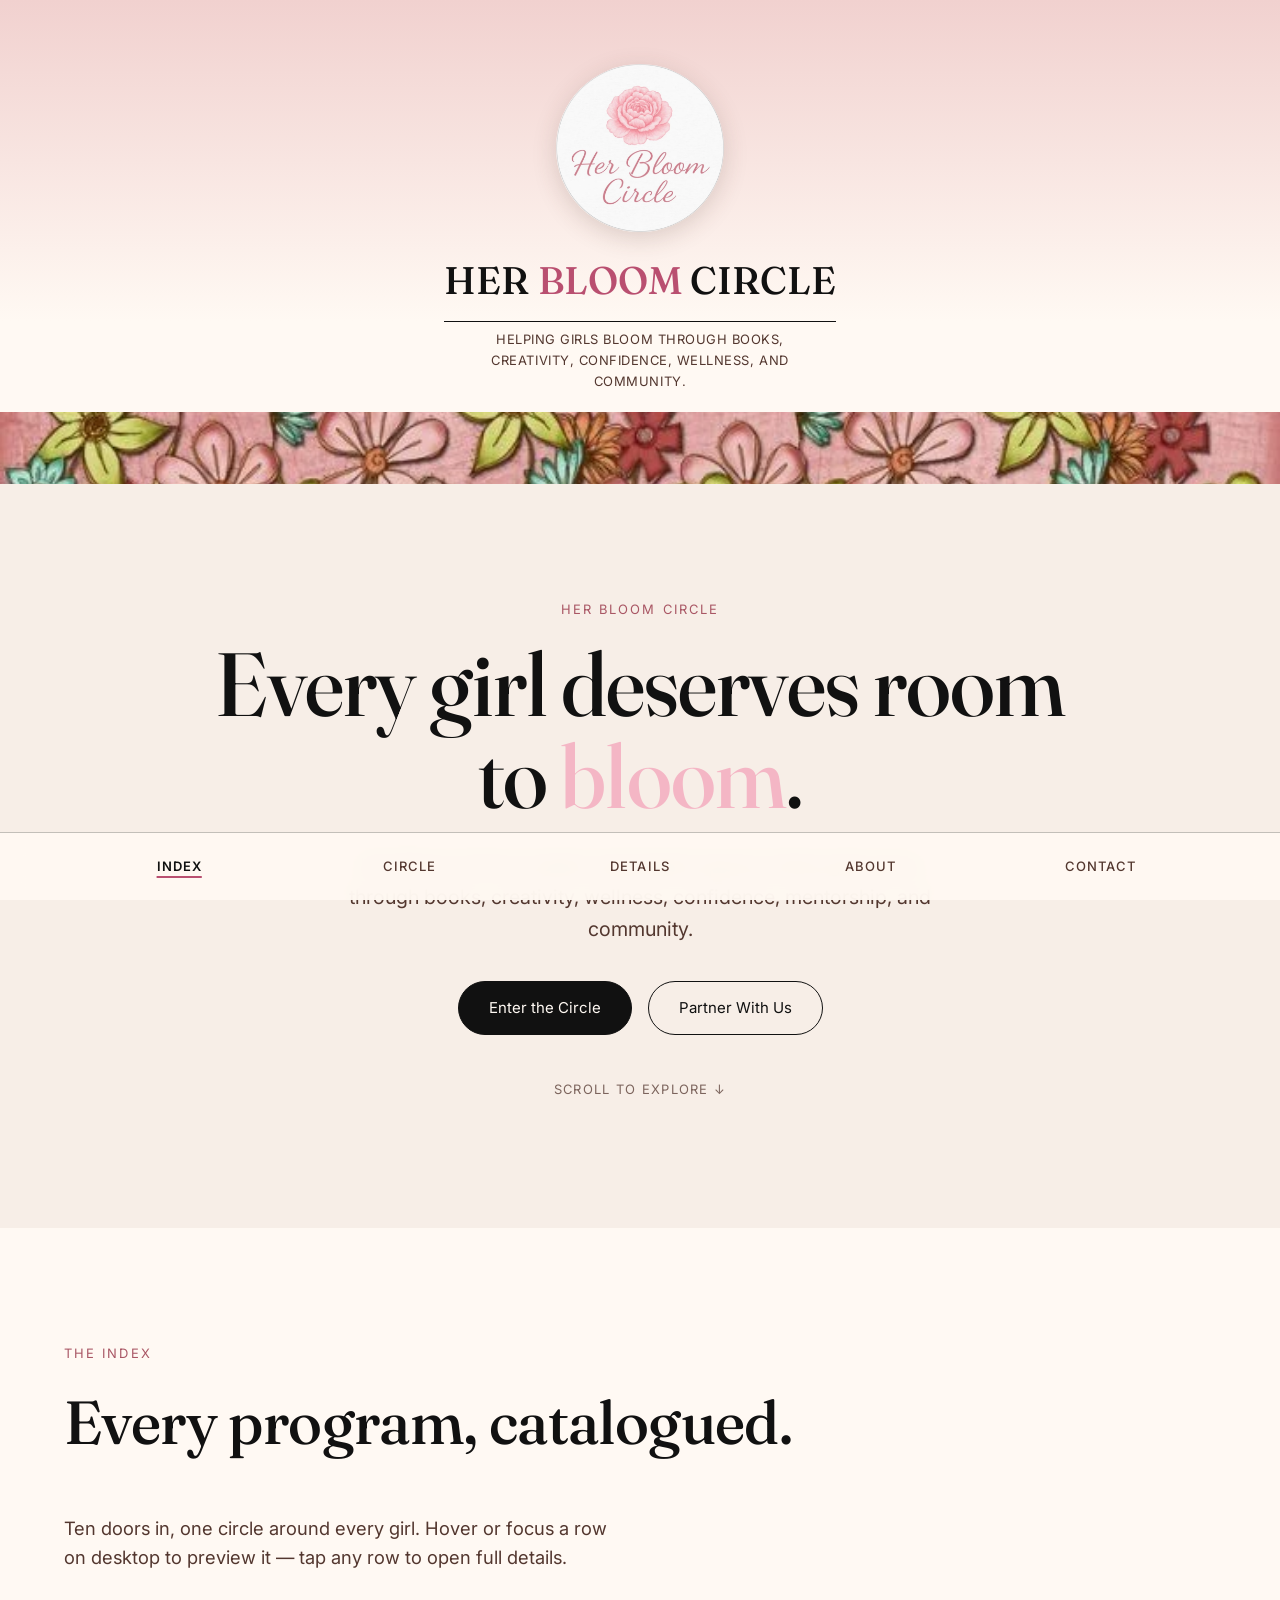
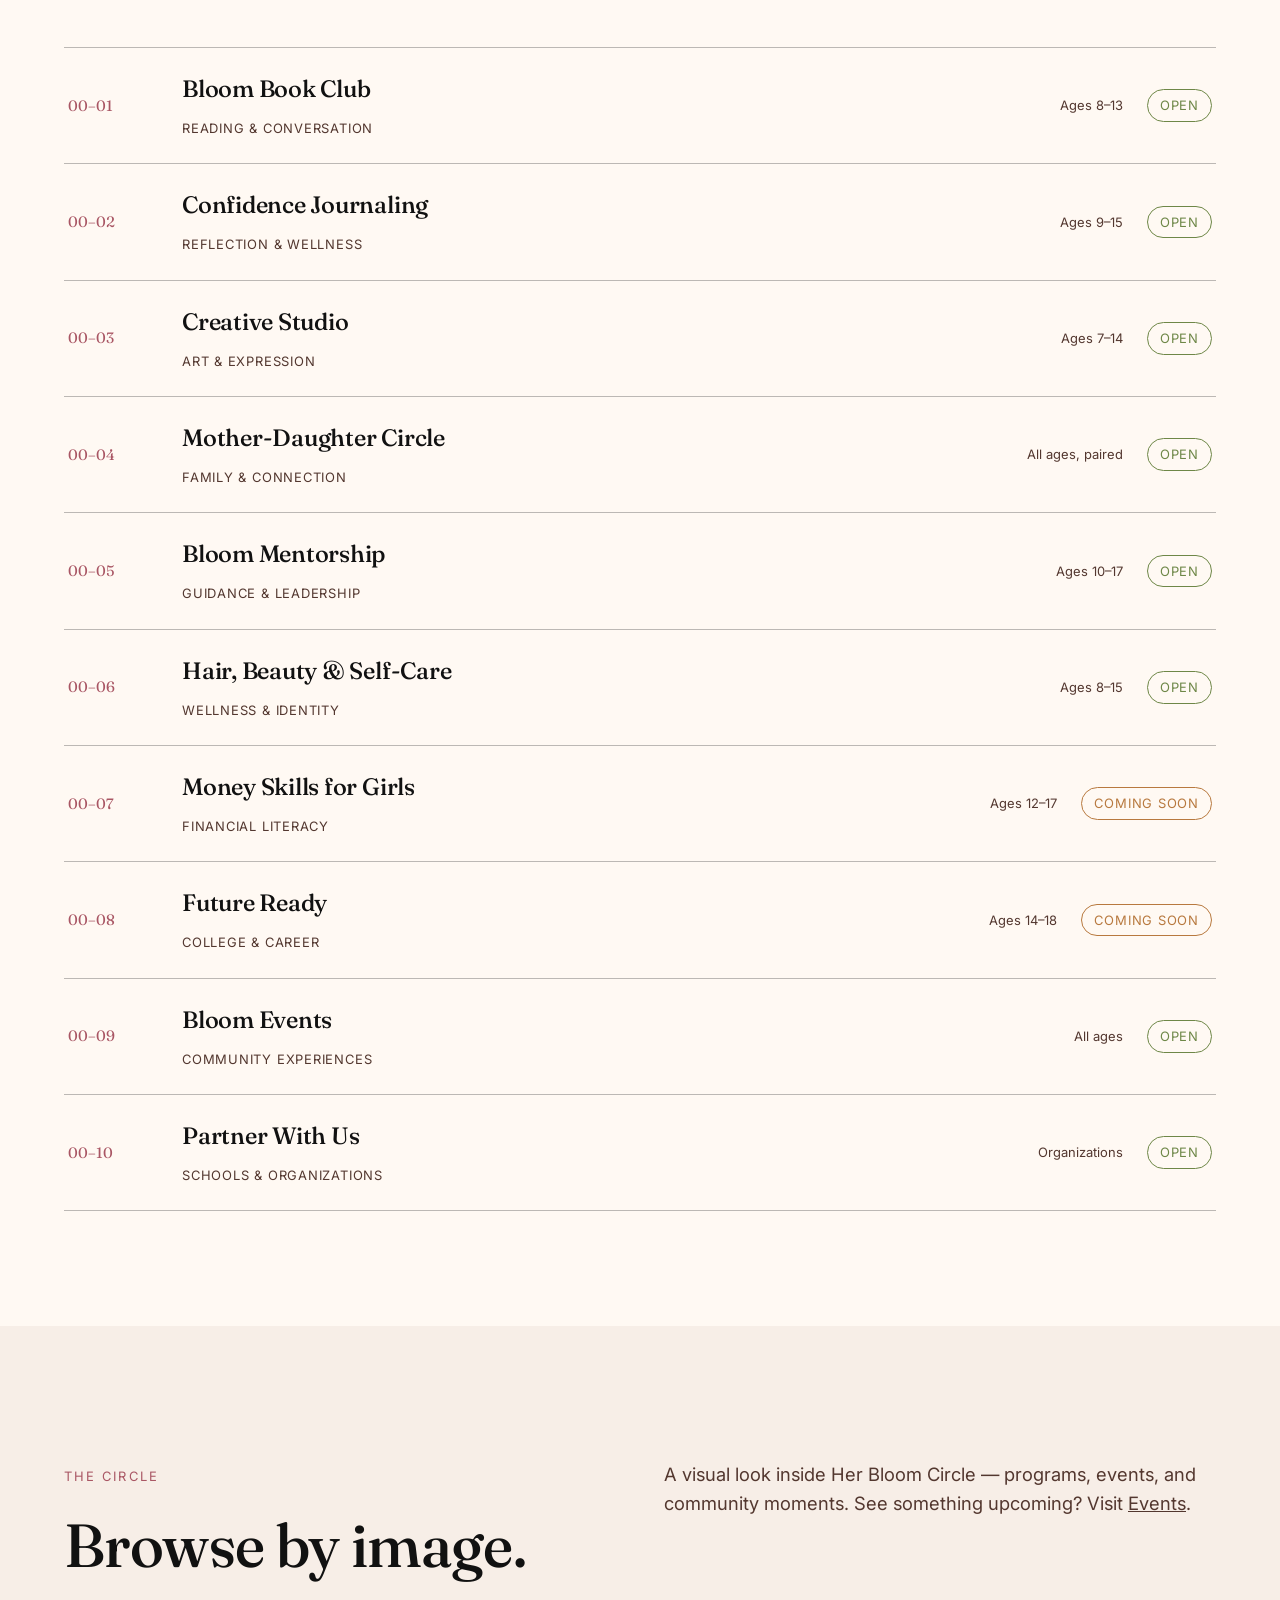
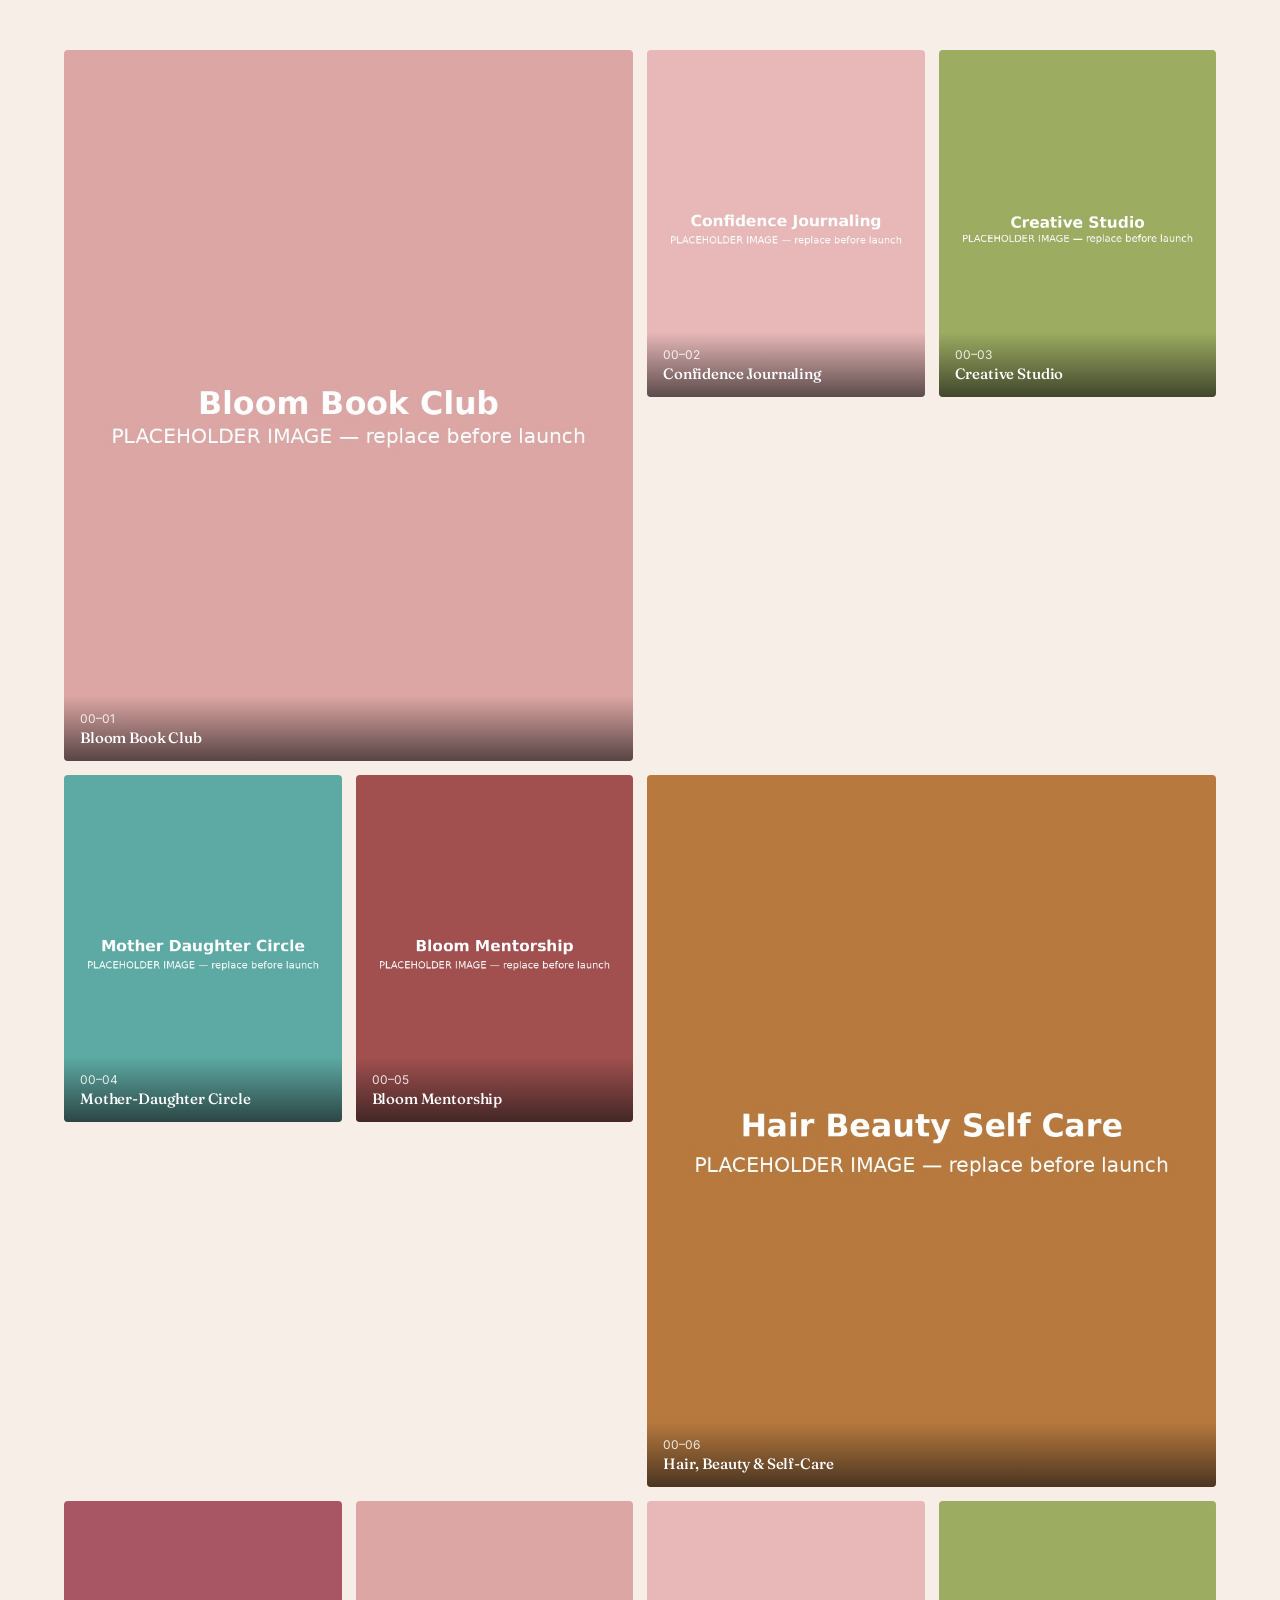
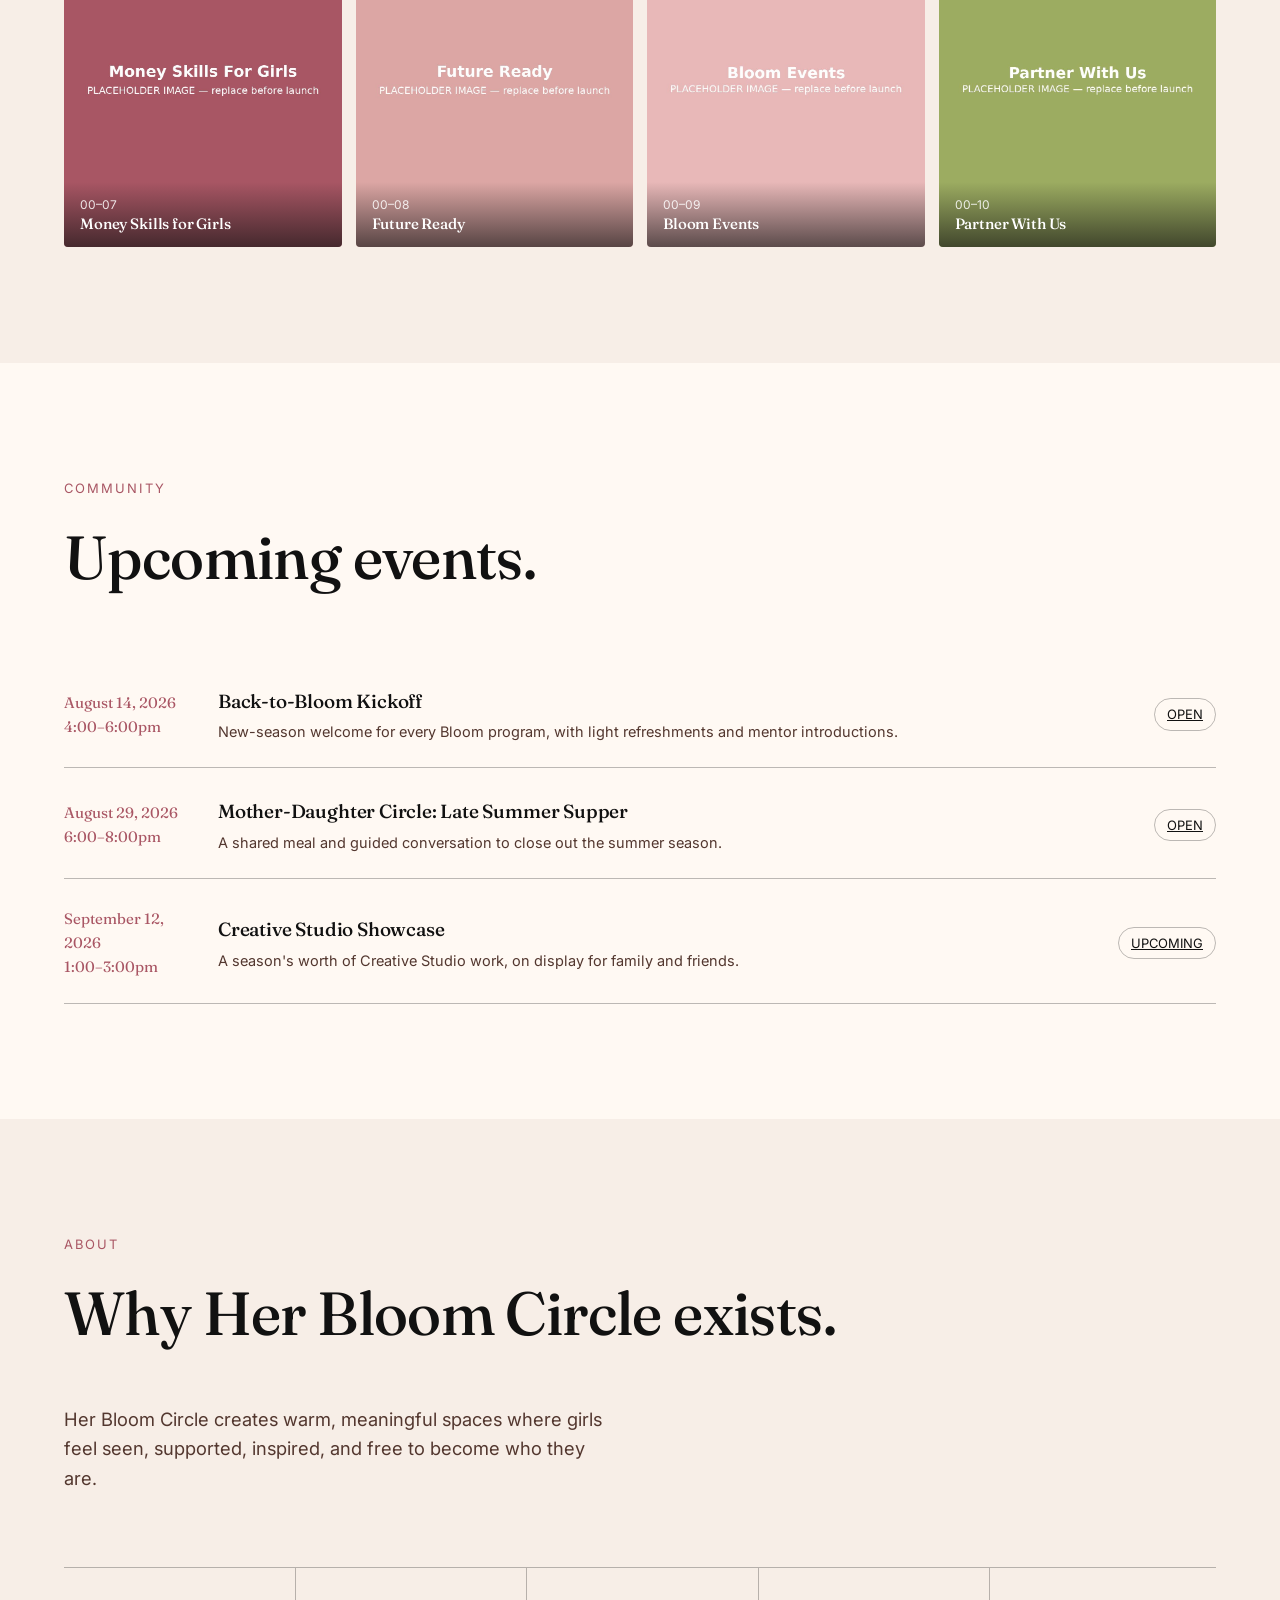
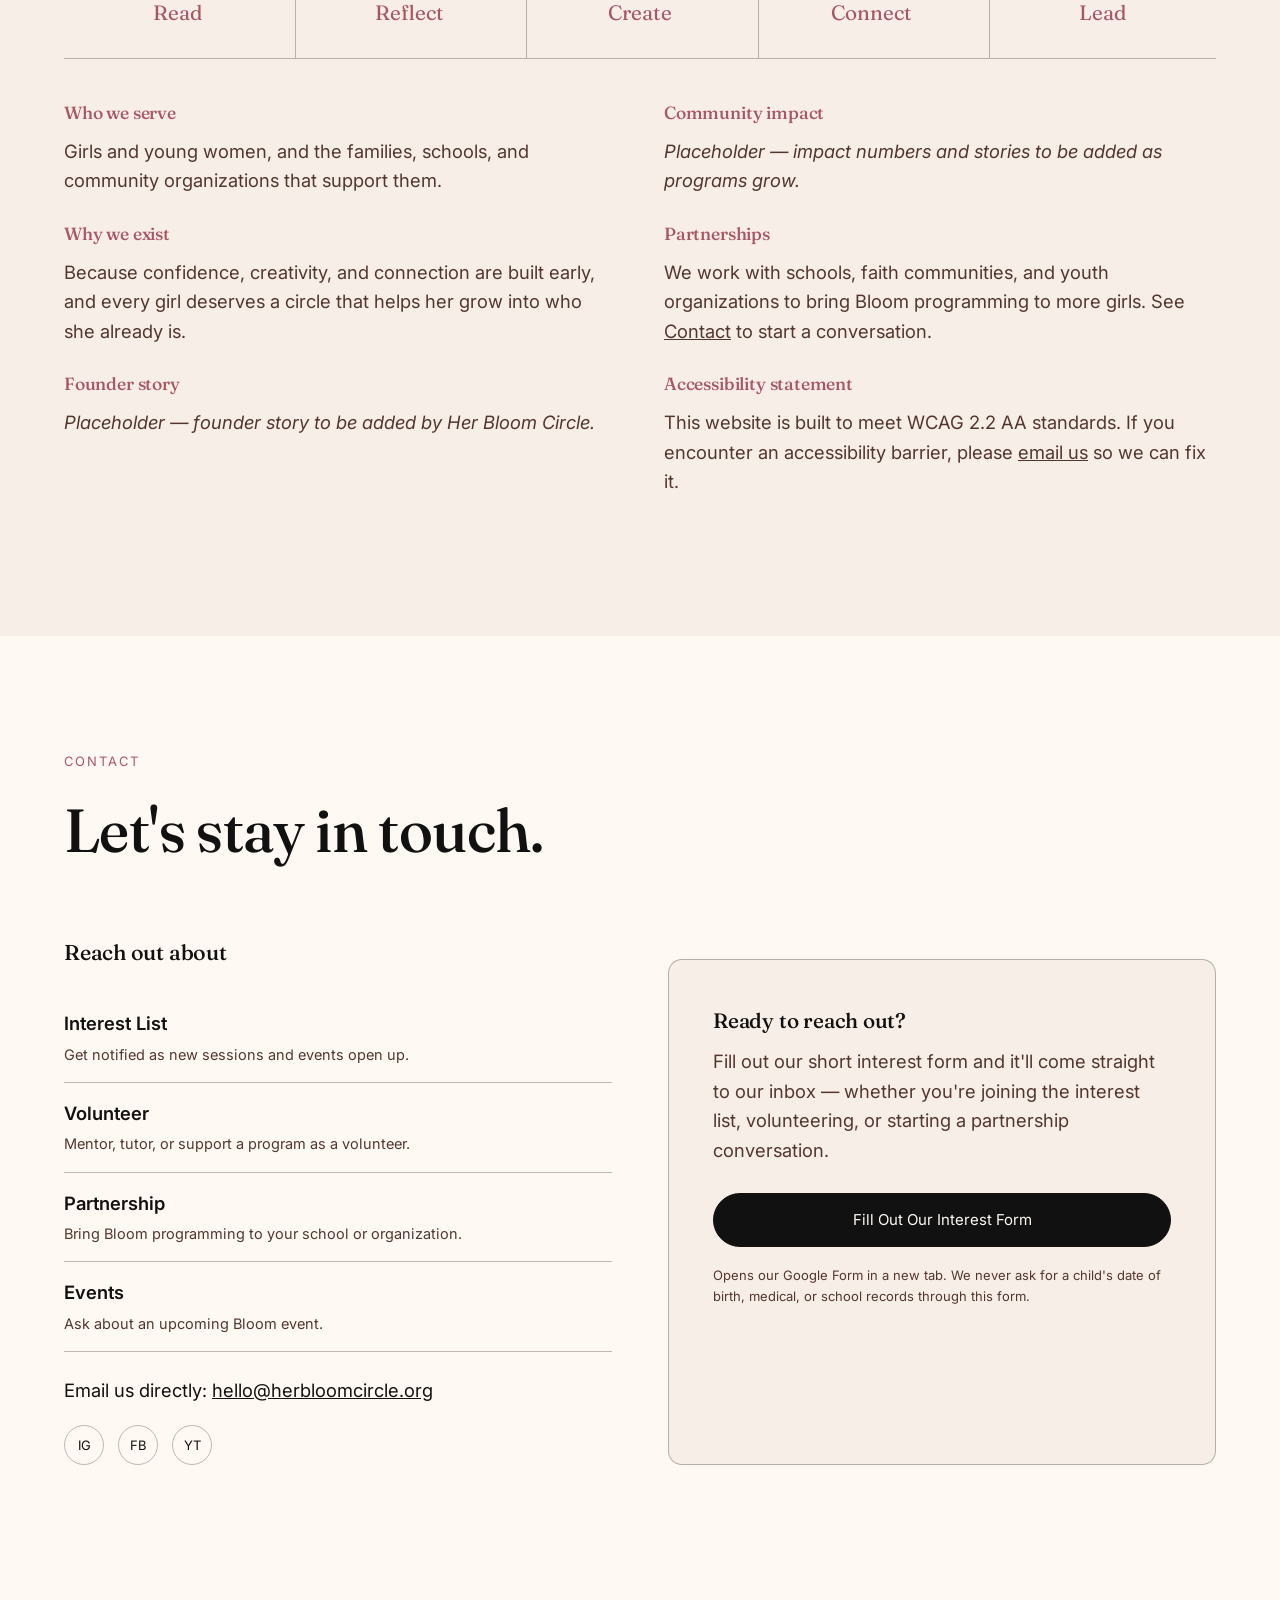
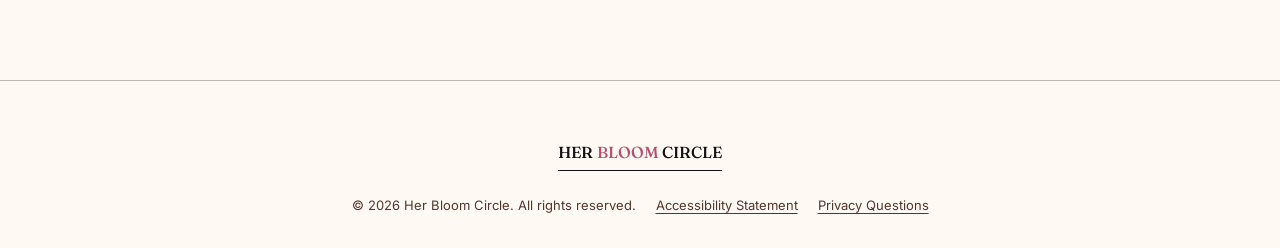
==== commit 958489f9: "Add files via upload" ====
--- a/index.html
+++ b/index.html
@@ -205,41 +205,11 @@
           </div>
         </div>
 
-        <div>
-          <form id="interest-form" class="interest-form" novalidate>
-            <div class="honeypot-field" aria-hidden="true">
-              <label for="f-website">Website</label>
-              <input type="text" id="f-website" name="website" tabindex="-1" autocomplete="off">
-            </div>
-
-            <div class="form-row">
-              <label for="f-name">Name <span class="required">*</span></label>
-              <input type="text" id="f-name" name="name" required autocomplete="name">
-              <p class="form-error">Please enter your name.</p>
-            </div>
-            <div class="form-row">
-              <label for="f-email">Email <span class="required">*</span></label>
-              <input type="email" id="f-email" name="email" required autocomplete="email">
-              <p class="form-error">Please enter a valid email address.</p>
-            </div>
-            <div class="form-row">
-              <label for="f-reason">I'm reaching out about</label>
-              <select id="f-reason" name="reason">
-                <option>Interest List</option>
-                <option>Volunteering</option>
-                <option>Partnership</option>
-                <option>Events</option>
-                <option>Something else</option>
-              </select>
-            </div>
-            <div class="form-row">
-              <label for="f-message">Message</label>
-              <textarea id="f-message" name="message"></textarea>
-            </div>
-            <button type="submit" class="btn btn-primary">Send</button>
-            <p class="form-note">This form is not yet connected to a live email service — <strong>configure a static-form provider (e.g. Formspree) or update this form to mail hello@herbloomcircle.org before launch.</strong> We never ask for a child's date of birth, medical, or school records through this form.</p>
-            <div id="form-success" class="form-success" role="status">Thank you — we'll be in touch soon.</div>
-          </form>
+        <div class="contact-cta-card">
+          <h3>Ready to reach out?</h3>
+          <p style="color:var(--brown); margin:10px 0 28px;">Fill out our short interest form and it'll come straight to our inbox — whether you're joining the interest list, volunteering, or starting a partnership conversation.</p>
+          <a class="btn btn-primary" href="https://docs.google.com/forms/d/e/1FAIpQLSe3m8mfGSTwkr_VuUw5ltXuM6Shiraev7TwSn0l4P6TX_uFPQ/viewform" target="_blank" rel="noopener noreferrer">Fill Out Our Interest Form</a>
+          <p class="form-note">Opens our Google Form in a new tab. We never ask for a child's date of birth, medical, or school records through this form.</p>
         </div>
       </div>
     </div>
--- a/styles.css
+++ b/styles.css
@@ -521,42 +521,16 @@
 .contact-options .co-label { font-weight: 600; }
 .contact-options .co-desc { color: var(--brown); font-size: 14.5px; margin-top: 4px; }
 
-form.interest-form { margin-top: 24px; }
-.form-row { margin-bottom: 20px; }
-.form-row label {
-  display: block;
-  font-size: var(--fs-meta);
-  text-transform: uppercase;
-  letter-spacing: 0.06em;
-  margin-bottom: 8px;
-  color: var(--brown);
-}
-.form-row .required { color: var(--rust); }
-.form-row input, .form-row select, .form-row textarea {
-  width: 100%;
-  padding: 13px 16px;
+.contact-cta-card {
+  margin-top: 24px;
+  padding: clamp(28px, 4vw, 44px);
+  background: var(--paper);
   border: 1px solid var(--border-dark);
-  border-radius: 8px;
-  background: var(--white);
-  font-family: var(--sans);
-  font-size: 16px;
-  color: var(--ink);
-}
-.form-row textarea { min-height: 110px; resize: vertical; }
-.form-error { color: var(--rust); font-size: 13.5px; margin-top: 6px; display: none; }
-.form-row.has-error input, .form-row.has-error textarea { border-color: var(--rust); }
-.form-row.has-error .form-error { display: block; }
+  border-radius: 14px;
+}
+.contact-cta-card h3 { font-size: 1.3rem; }
+.contact-cta-card .btn { width: 100%; text-align: center; }
 .form-note { font-size: 13px; color: var(--brown); margin-top: 18px; }
-.form-success {
-  display: none;
-  background: var(--paper);
-  border: 1px solid var(--leaf-green);
-  border-radius: 10px;
-  padding: 20px;
-  margin-top: 20px;
-}
-.form-success.is-visible { display: block; }
-.honeypot-field { position: absolute; left: -9999px; }
 
 .social-row { display: flex; gap: 14px; margin-top: 20px; }
 .social-row a {
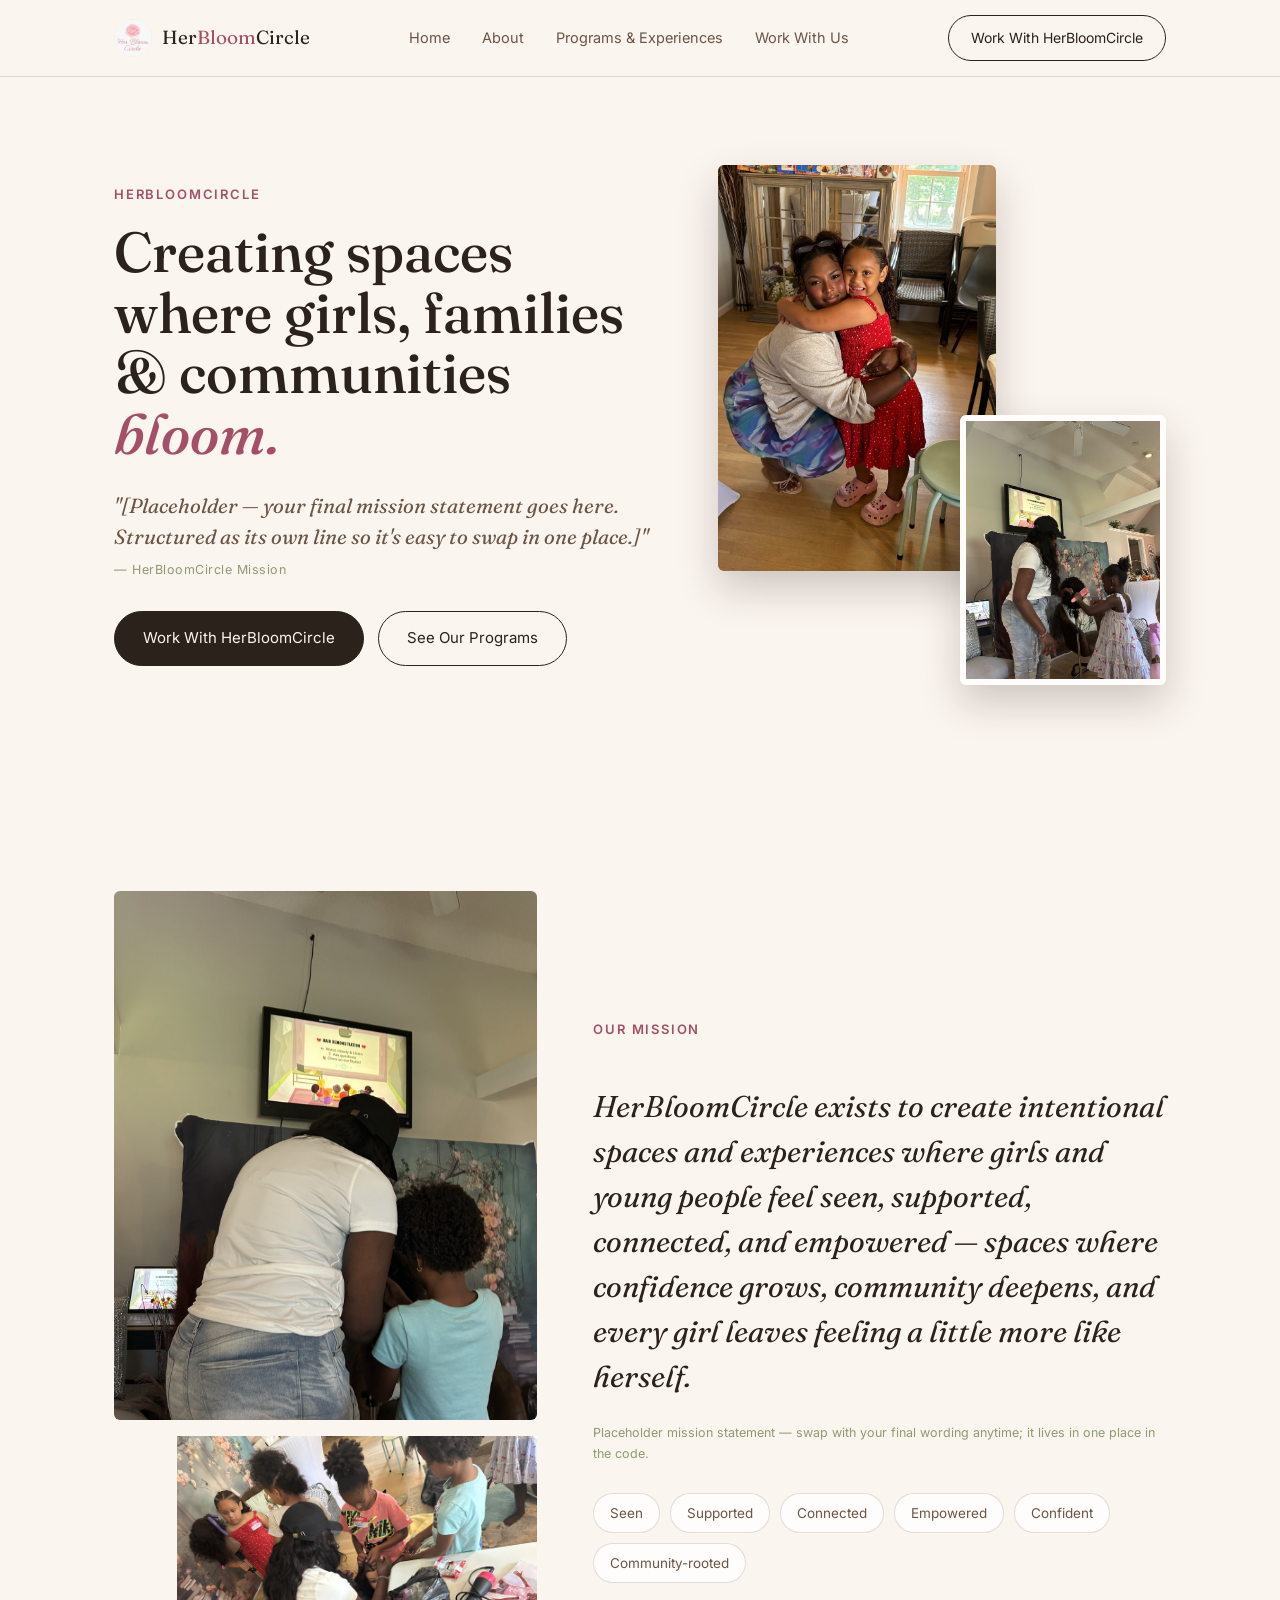
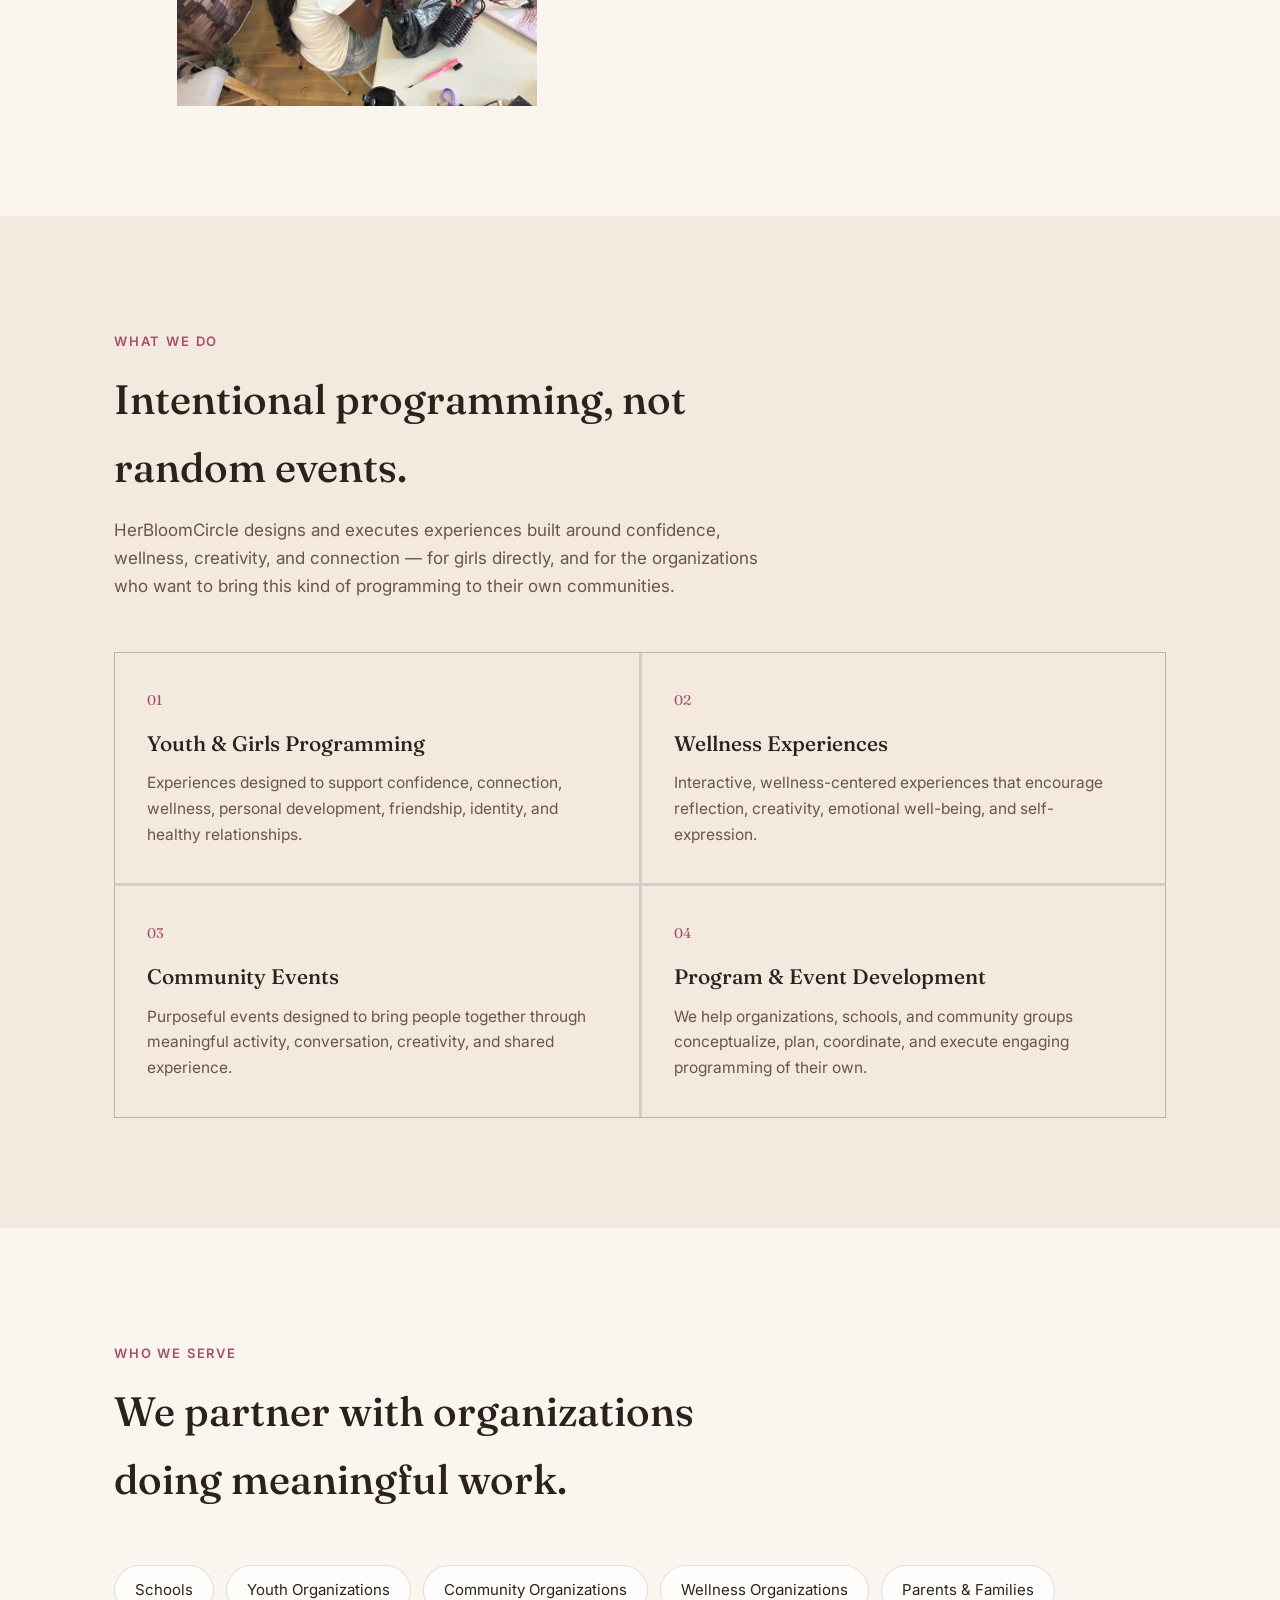
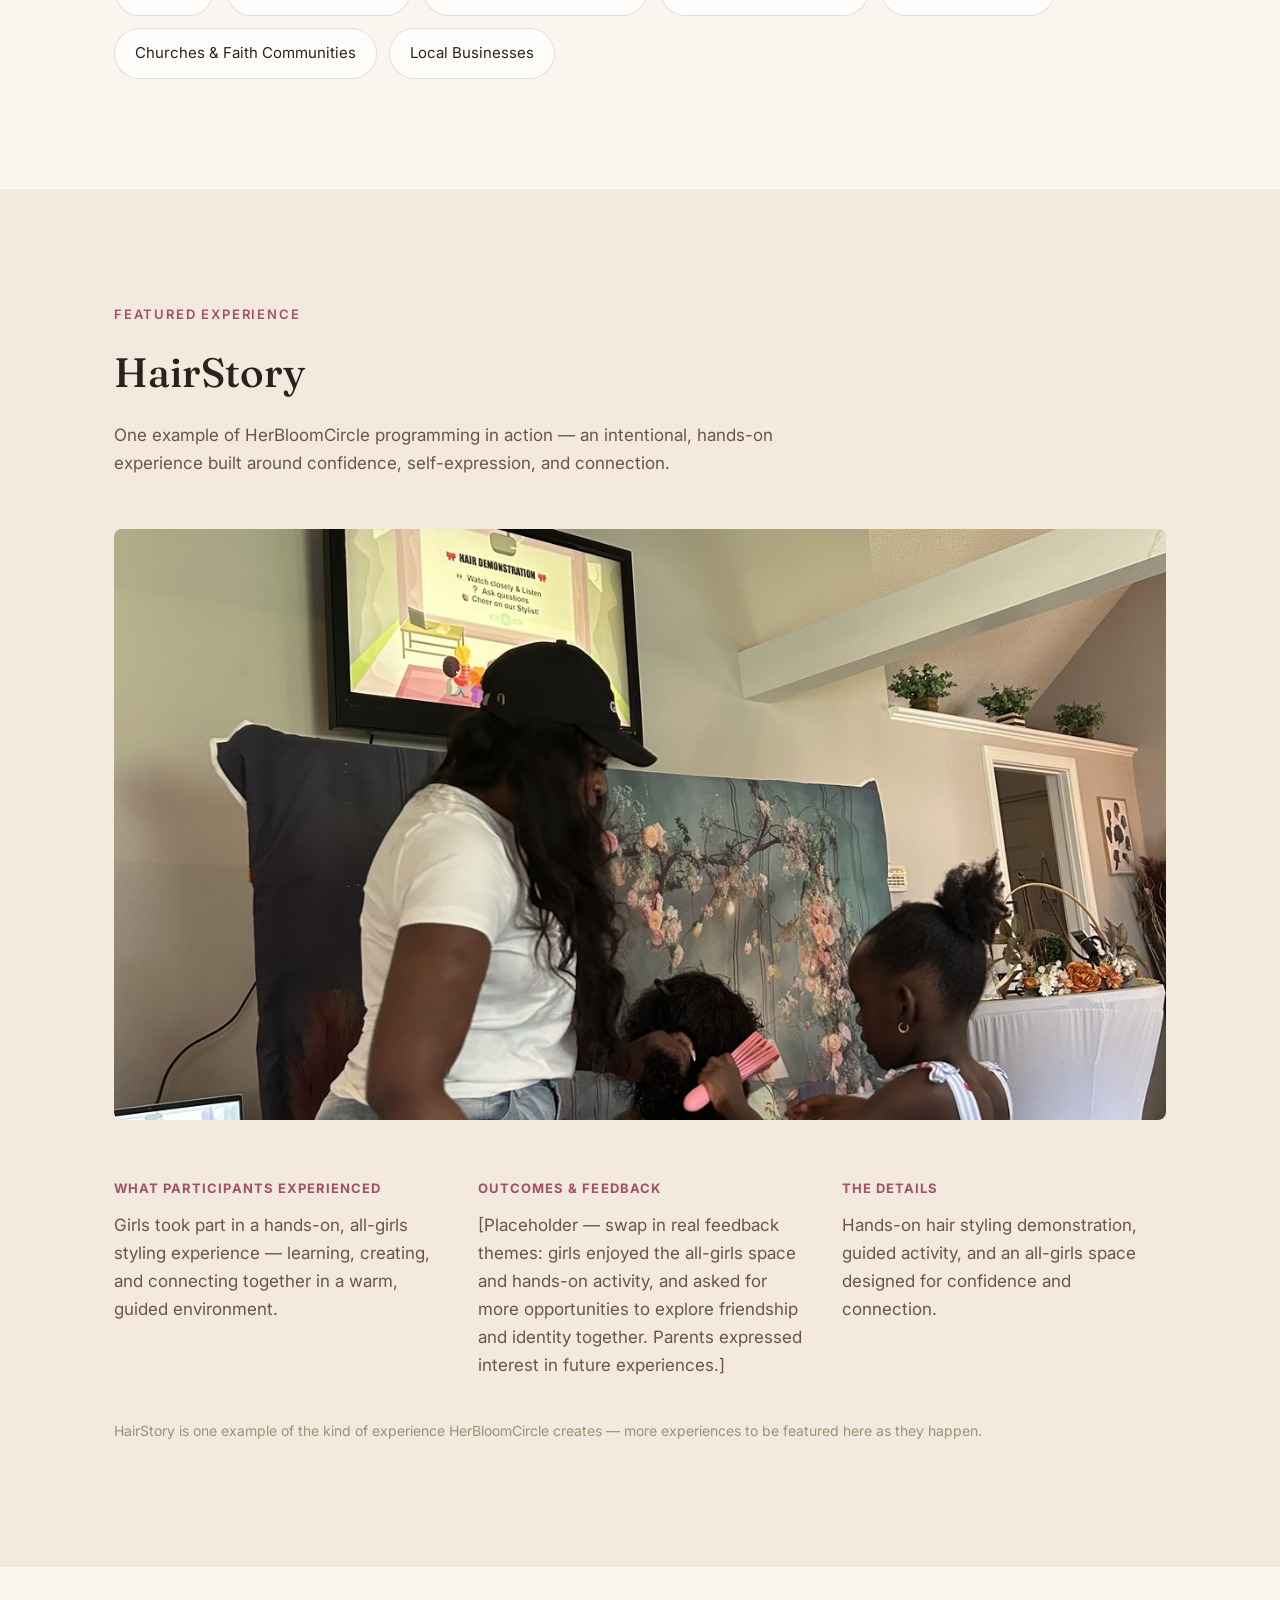
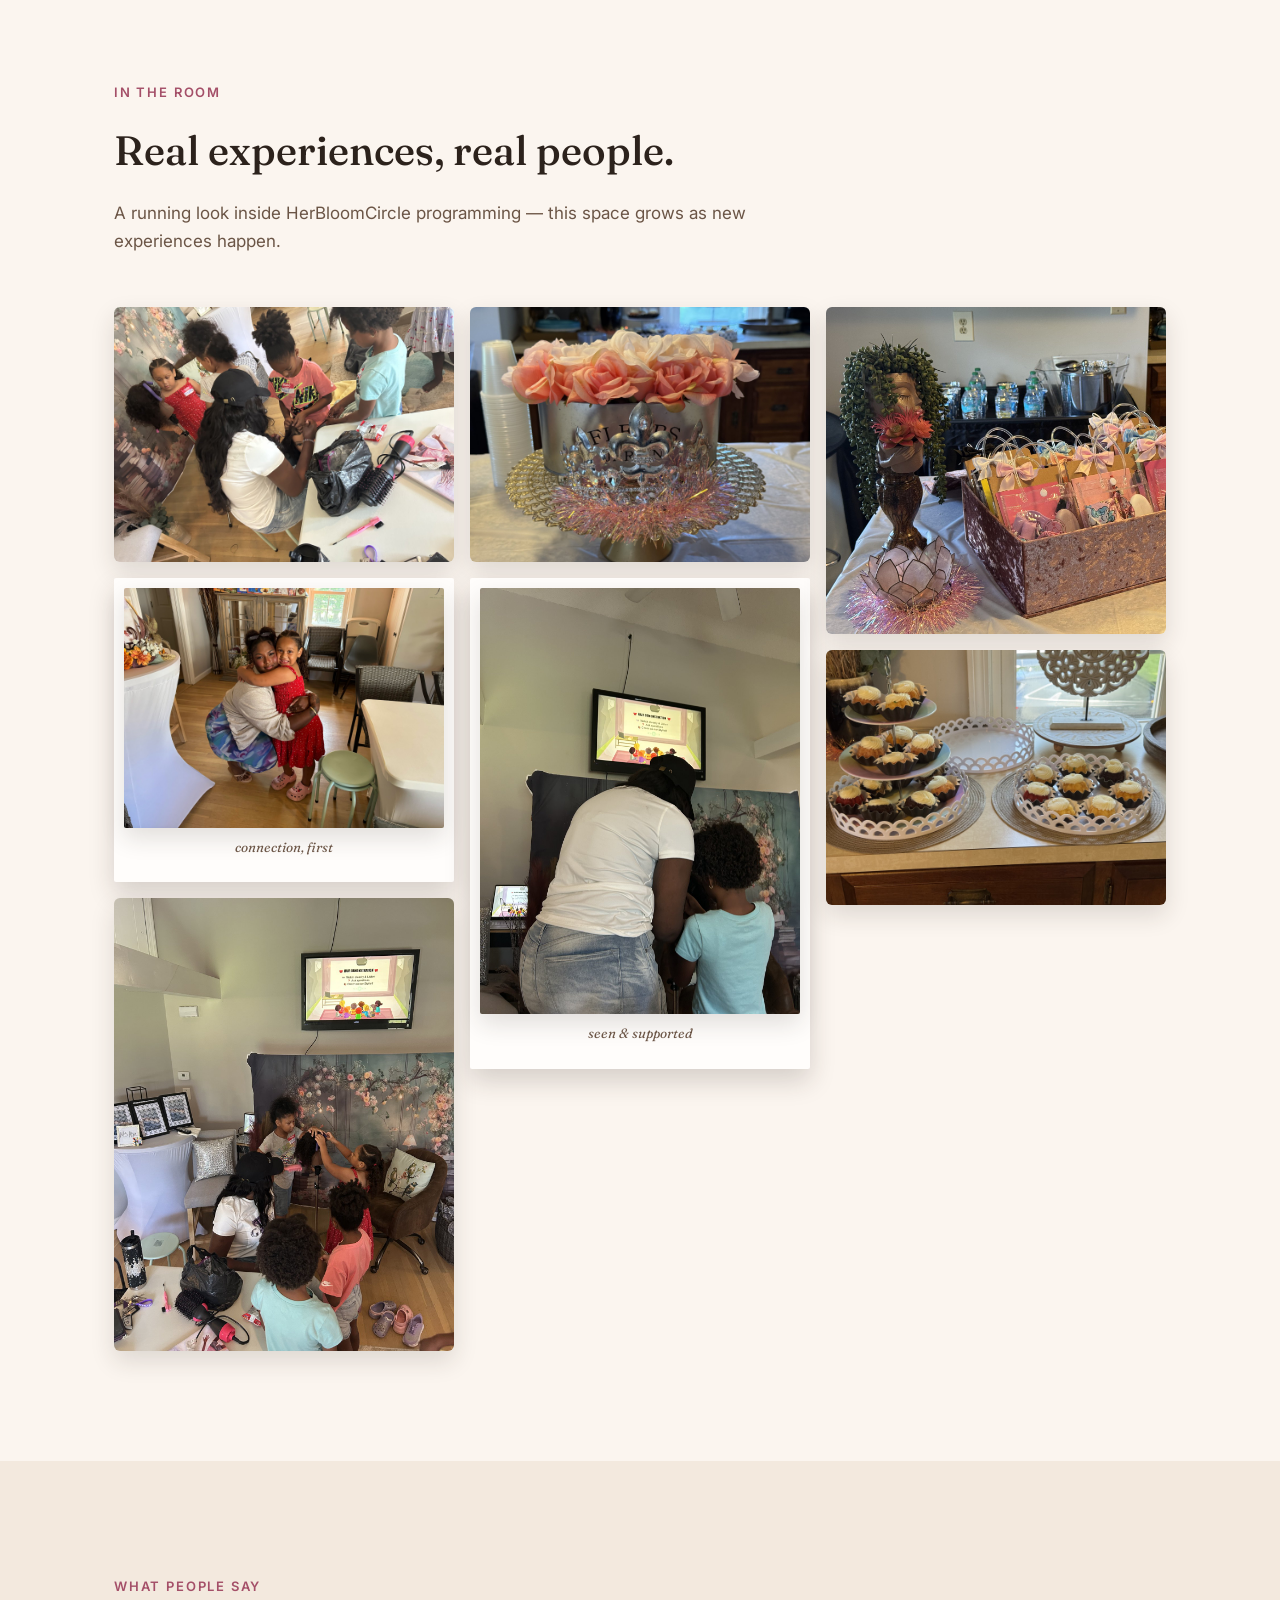
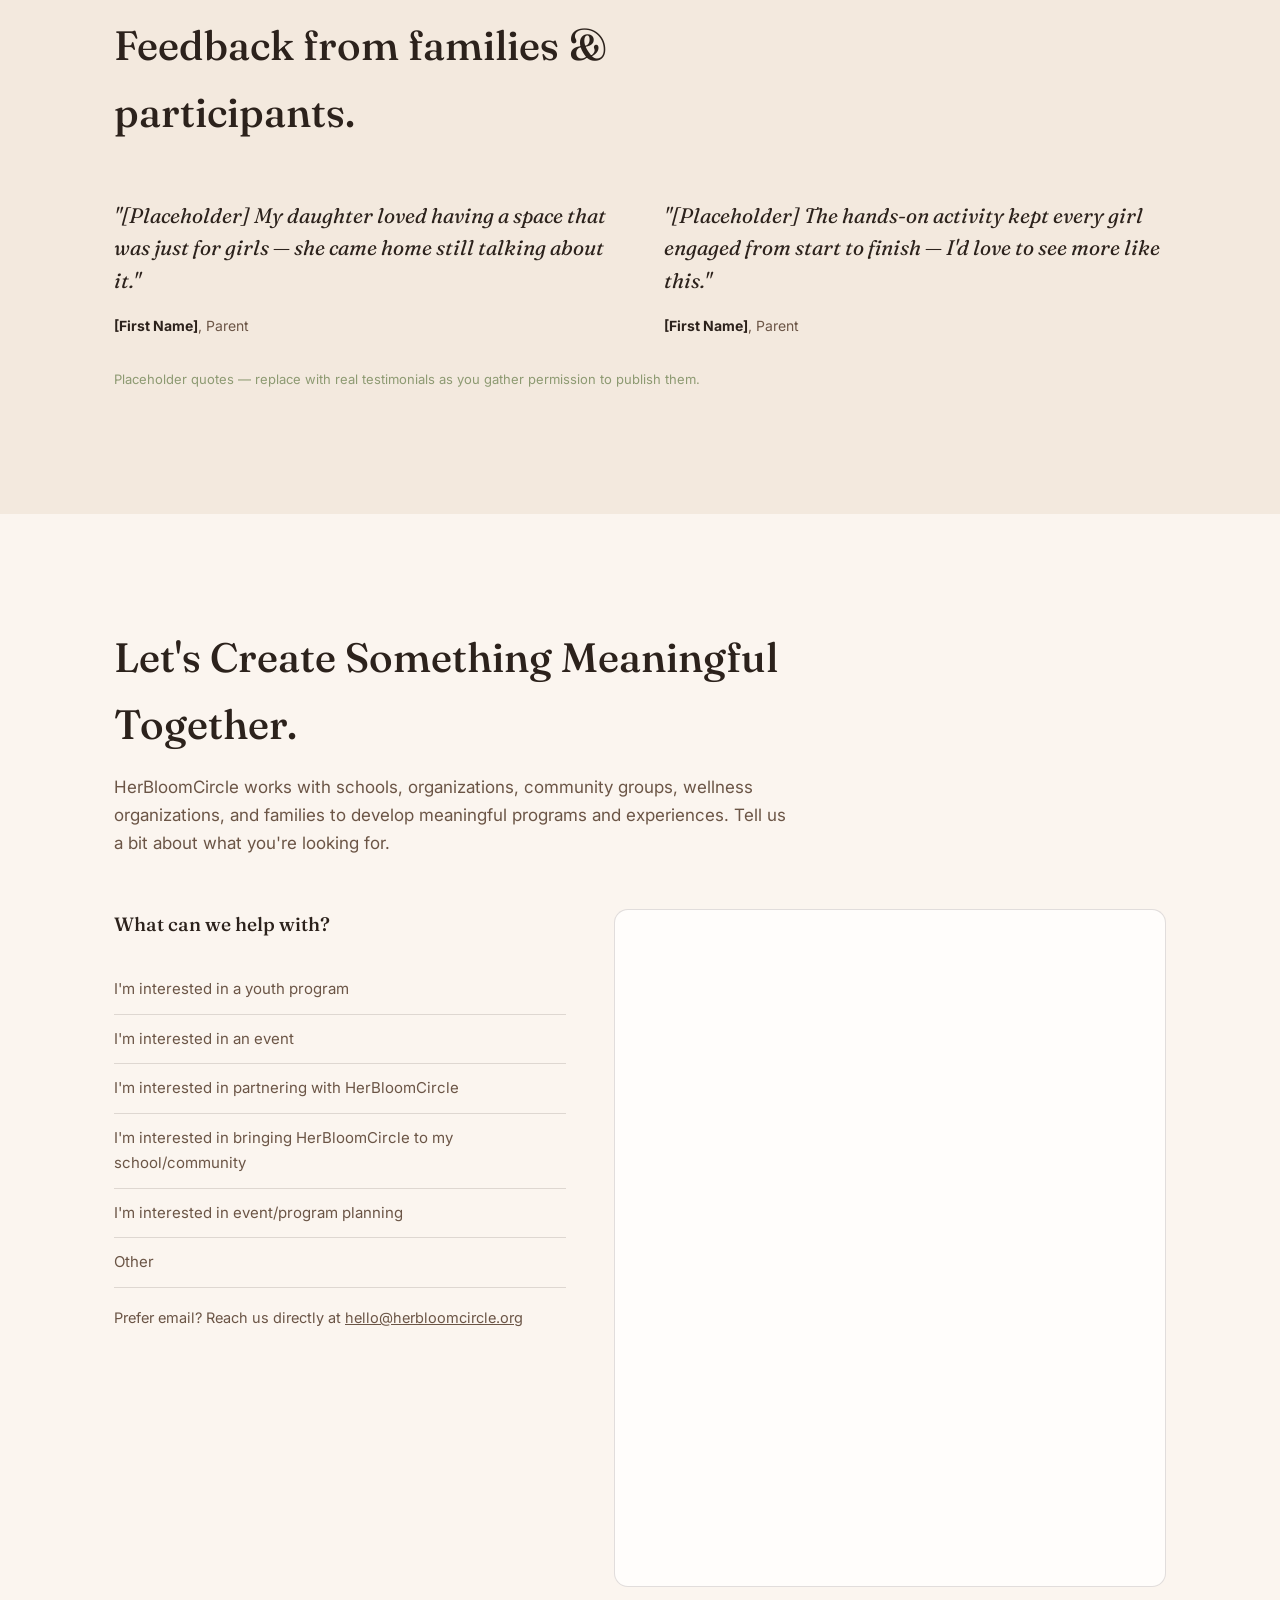
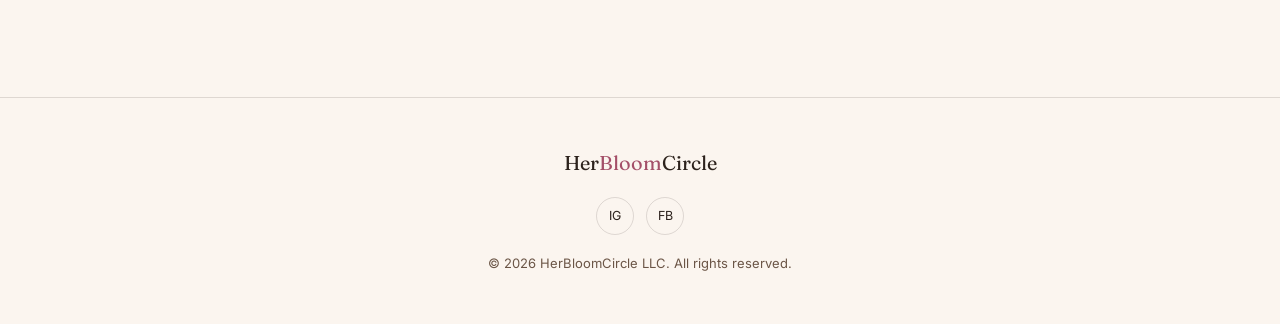
==== commit 68947aea: "Add files via upload" ====
--- a/index.html
+++ b/index.html
@@ -3,254 +3,227 @@
 <head>
 <meta charset="UTF-8">
 <meta name="viewport" content="width=device-width, initial-scale=1.0">
-<title>Her Bloom Circle | Helping Girls Bloom</title>
-<meta name="description" content="Her Bloom Circle helps girls build confidence, creativity, connection, wellness, and leadership through books, mentorship, and community experiences.">
-<link rel="canonical" href="https://herbloomcircle.org/">
-<meta name="theme-color" content="#fff9f3">
-
-<!-- Open Graph -->
-<meta property="og:type" content="website">
-<meta property="og:site_name" content="Her Bloom Circle">
-<meta property="og:title" content="Her Bloom Circle | Helping Girls Bloom">
-<meta property="og:description" content="Helping girls bloom through books, creativity, confidence, wellness, and community.">
-<meta property="og:url" content="https://herbloomcircle.org/">
-<meta property="og:image" content="https://herbloomcircle.org/her-bloom-circle-logo.jpg">
-
-<!-- Twitter / X -->
-<meta name="twitter:card" content="summary_large_image">
-<meta name="twitter:title" content="Her Bloom Circle | Helping Girls Bloom">
-<meta name="twitter:description" content="Helping girls bloom through books, creativity, confidence, wellness, and community.">
-<meta name="twitter:image" content="https://herbloomcircle.org/her-bloom-circle-logo.jpg">
-
-<!-- Icons -->
-<link rel="icon" href="favicon.ico" sizes="any">
-<link rel="icon" type="image/png" sizes="32x32" href="icon-32.png">
-<link rel="icon" type="image/png" sizes="192x192" href="icon-192.png">
-<link rel="apple-touch-icon" sizes="180x180" href="icon-180.png">
-
+<title>HerBloomCircle | Wellness, Empowerment & Community Experiences</title>
+<meta name="description" content="HerBloomCircle creates intentional wellness, empowerment, and connection experiences for girls, families, and communities.">
 <link rel="preconnect" href="https://fonts.googleapis.com">
 <link rel="preconnect" href="https://fonts.gstatic.com" crossorigin>
-<link href="https://fonts.googleapis.com/css2?family=Fraunces:ital,opsz,wght@0,9..144,400;0,9..144,500;0,9..144,600;1,9..144,500&family=Inter:wght@400;500;600&display=swap" rel="stylesheet" media="print" onload="this.media='all'">
+<link href="https://fonts.googleapis.com/css2?family=Fraunces:ital,opsz,wght@0,9..144,400;0,9..144,500;0,9..144,600;1,9..144,500&family=Inter:wght@400;500;600&display=swap" rel="stylesheet">
 <link rel="stylesheet" href="styles.css">
-
-<script type="application/ld+json">
-{
-  "@context": "https://schema.org",
-  "@type": "Organization",
-  "name": "Her Bloom Circle",
-  "url": "https://herbloomcircle.org/",
-  "logo": "https://herbloomcircle.org/her-bloom-circle-logo.jpg",
-  "description": "Her Bloom Circle helps girls build confidence, creativity, connection, wellness, and leadership through books, mentorship, and community experiences."
-}
-</script>
 </head>
 <body>
-<a class="skip-link" href="#main">Skip to content</a>
-
-<header class="site-header">
-  <div class="brand-logo">
-    <picture>
-      <source srcset="her-bloom-circle-logo.webp" type="image/webp">
-      <img src="her-bloom-circle-logo.jpg" alt="Her Bloom Circle logo with pink flower" width="336" height="336">
-    </picture>
-  </div>
-  <a href="#home" class="site-wordmark wordmark-lg" aria-label="Her Bloom Circle home">
-    <span class="brand-black">HER</span><span class="brand-bloom">BLOOM</span><span class="brand-black">CIRCLE</span>
-  </a>
-  <p class="positioning">Helping girls bloom through books, creativity, confidence, wellness, and community.</p>
+
+<nav class="site-nav">
+  <div class="wrap">
+    <a href="#home" class="logo">
+      <img src="logo.jpg" alt="HerBloomCircle logo">
+      <span>Her<span class="lb">Bloom</span>Circle</span>
+    </a>
+    <ul class="nav-links">
+      <li><a href="#home">Home</a></li>
+      <li><a href="#mission">About</a></li>
+      <li><a href="#what-we-do">Programs &amp; Experiences</a></li>
+      <li><a href="#work-with-us">Work With Us</a></li>
+    </ul>
+    <a href="#work-with-us" class="nav-cta">Work With HerBloomCircle</a>
+    <button class="nav-toggle" aria-label="Open menu">☰</button>
+  </div>
+</nav>
+
+<!-- HERO -->
+<header class="hero" id="home">
+  <div class="wrap">
+    <div class="hero-copy">
+      <div class="hero-eyebrow">HerBloomCircle</div>
+      <h1>Creating spaces where girls, families &amp; communities <em>bloom.</em></h1>
+      <p class="mission-line">"[Placeholder — your final mission statement goes here. Structured as its own line so it's easy to swap in one place.]"</p>
+      <div class="mission-tag">— HerBloomCircle Mission</div>
+      <div class="btn-row">
+        <a href="#work-with-us" class="btn btn-primary">Work With HerBloomCircle</a>
+        <a href="#what-we-do" class="btn btn-secondary">See Our Programs</a>
+      </div>
+    </div>
+    <div class="hero-photo-stack">
+      <img class="hp-1" src="photo-hug.jpg" alt="A mentor embracing a young girl at a HerBloomCircle experience">
+      <img class="hp-2" src="photo-braiding.jpg" alt="A stylist working with a child during a HerBloomCircle program">
+    </div>
+  </div>
 </header>
 
-<div class="floral-divider" aria-hidden="true">
-  <picture>
-    <source srcset="her-bloom-floral-border.webp" type="image/webp">
-    <img src="her-bloom-floral-border.jpg" alt="" loading="lazy" width="1456" height="538">
-  </picture>
-</div>
-
-<main id="main">
-
-  <!-- HOME / HERO -->
-  <section id="home" class="hero view-section" aria-label="Introduction">
-    <div class="wrap">
-      <div class="hero-eyebrow">Her Bloom Circle</div>
-      <h1>Every girl deserves room to <span class="word-bloom-display">bloom</span>.</h1>
-      <p class="lede">Her Bloom Circle creates meaningful spaces where girls grow through books, creativity, wellness, confidence, mentorship, and community.</p>
-      <div class="hero-cta-row">
-        <a href="#index" class="btn btn-primary">Enter the Circle</a>
-        <a href="#contact" class="btn btn-secondary">Partner With Us</a>
-      </div>
-      <p class="scroll-cue">Scroll to explore ↓</p>
-    </div>
-  </section>
-
-  <!-- INDEX -->
-  <section id="index" class="view-section" aria-labelledby="index-heading">
-    <div class="wrap">
-      <div class="section-head">
-        <div>
-          <span class="kicker">The Index</span>
-          <h2 id="index-heading">Every program, catalogued.</h2>
-        </div>
-        <p class="section-note">Ten doors in, one circle around every girl. Hover or focus a row on desktop to preview it — tap any row to open full details.</p>
-      </div>
-
-      <div id="index-list" class="index-list" role="list" aria-label="Program index">
-        <!-- Rendered by app.js from programs.js -->
-      </div>
-      <noscript>
-        <p style="margin-top:20px;">JavaScript is off, so the interactive catalog can't render. Programs currently offered: Bloom Book Club, Confidence Journaling, Creative Studio, Mother-Daughter Circle, Bloom Mentorship, Hair · Beauty · Self-Care, Money Skills for Girls, Future Ready, Bloom Events, and Partner With Us. Email <a href="mailto:hello@herbloomcircle.org">hello@herbloomcircle.org</a> for full details on any program.</p>
-      </noscript>
-    </div>
-  </section>
-
-  <!-- CIRCLE -->
-  <section id="circle" class="view-section" aria-labelledby="circle-heading">
-    <div class="wrap">
-      <div class="section-head">
-        <div>
-          <span class="kicker">The Circle</span>
-          <h2 id="circle-heading">Browse by image.</h2>
-        </div>
-        <p class="section-note">A visual look inside Her Bloom Circle — programs, events, and community moments. See something upcoming? Visit <a href="#events" style="text-decoration:underline;">Events</a>.</p>
-      </div>
-      <div id="circle-grid" class="circle-grid" role="list" aria-label="Visual program gallery">
-        <!-- Rendered by app.js -->
-      </div>
-      <noscript><p style="margin-top:20px;">Enable JavaScript to browse the visual gallery, or see the Index above for a full text list.</p></noscript>
-    </div>
-  </section>
-
-  <!-- EVENTS -->
-  <section id="events" class="view-section" aria-labelledby="events-heading">
-    <div class="wrap">
-      <div class="section-head">
-        <div>
-          <span class="kicker">Community</span>
-          <h2 id="events-heading">Upcoming events.</h2>
-        </div>
-      </div>
-      <div id="events-list" class="events-list"></div>
-      <div id="events-empty" class="events-empty" style="display:none;">
-        <h3>Next Circle Coming Soon</h3>
-        <p>We're planning our next community gathering. Join the interest list and we'll let you know as soon as it's set.</p>
-        <a class="btn btn-primary" href="#contact">Join the Interest List</a>
-      </div>
-    </div>
-  </section>
-
-  <!-- ABOUT -->
-  <section id="about" class="view-section" aria-labelledby="about-heading">
-    <div class="wrap">
-      <div class="section-head">
-        <div>
-          <span class="kicker">About</span>
-          <h2 id="about-heading">Why Her Bloom Circle exists.</h2>
-        </div>
-        <p class="section-note">Her Bloom Circle creates warm, meaningful spaces where girls feel seen, supported, inspired, and free to become who they are.</p>
-      </div>
-
-      <div class="pillars" role="list" aria-label="Program pillars">
-        <div class="pillar" role="listitem"><div class="pillar-word">Read</div></div>
-        <div class="pillar" role="listitem"><div class="pillar-word">Reflect</div></div>
-        <div class="pillar" role="listitem"><div class="pillar-word">Create</div></div>
-        <div class="pillar" role="listitem"><div class="pillar-word">Connect</div></div>
-        <div class="pillar" role="listitem"><div class="pillar-word">Lead</div></div>
-      </div>
-
-      <div class="about-grid">
-        <div>
-          <h3>Who we serve</h3>
-          <p>Girls and young women, and the families, schools, and community organizations that support them.</p>
-          <h3>Why we exist</h3>
-          <p>Because confidence, creativity, and connection are built early, and every girl deserves a circle that helps her grow into who she already is.</p>
-          <h3>Founder story</h3>
-          <p><em>Placeholder — founder story to be added by Her Bloom Circle.</em></p>
-        </div>
-        <div>
-          <h3>Community impact</h3>
-          <p><em>Placeholder — impact numbers and stories to be added as programs grow.</em></p>
-          <h3>Partnerships</h3>
-          <p>We work with schools, faith communities, and youth organizations to bring Bloom programming to more girls. See <a href="#contact" style="text-decoration:underline;">Contact</a> to start a conversation.</p>
-          <h3>Accessibility statement</h3>
-          <p>This website is built to meet WCAG 2.2 AA standards. If you encounter an accessibility barrier, please <a href="mailto:hello@herbloomcircle.org" style="text-decoration:underline;">email us</a> so we can fix it.</p>
-        </div>
-      </div>
-    </div>
-  </section>
-
-  <!-- CONTACT -->
-  <section id="contact" class="view-section" aria-labelledby="contact-heading">
-    <div class="wrap">
-      <div class="section-head">
-        <div>
-          <span class="kicker">Contact</span>
-          <h2 id="contact-heading">Let's stay in touch.</h2>
-        </div>
-      </div>
-
-      <div class="contact-grid">
-        <div>
-          <h3>Reach out about</h3>
-          <ul class="contact-options">
-            <li><div class="co-label">Interest List</div><div class="co-desc">Get notified as new sessions and events open up.</div></li>
-            <li><div class="co-label">Volunteer</div><div class="co-desc">Mentor, tutor, or support a program as a volunteer.</div></li>
-            <li><div class="co-label">Partnership</div><div class="co-desc">Bring Bloom programming to your school or organization.</div></li>
-            <li><div class="co-label">Events</div><div class="co-desc">Ask about an upcoming Bloom event.</div></li>
-          </ul>
-          <p style="margin-top:24px;">Email us directly: <a href="mailto:hello@herbloomcircle.org" style="text-decoration:underline;">hello@herbloomcircle.org</a></p>
-          <div class="social-row">
-            <a href="#" aria-label="Her Bloom Circle on Instagram" rel="noopener noreferrer" target="_blank">IG</a>
-            <a href="#" aria-label="Her Bloom Circle on Facebook" rel="noopener noreferrer" target="_blank">FB</a>
-            <a href="#" aria-label="Her Bloom Circle on YouTube" rel="noopener noreferrer" target="_blank">YT</a>
-          </div>
-        </div>
-
-        <div class="contact-cta-card">
-          <h3>Ready to reach out?</h3>
-          <p style="color:var(--brown); margin:10px 0 28px;">Fill out our short interest form and it'll come straight to our inbox — whether you're joining the interest list, volunteering, or starting a partnership conversation.</p>
-          <a class="btn btn-primary" href="https://docs.google.com/forms/d/e/1FAIpQLSe3m8mfGSTwkr_VuUw5ltXuM6Shiraev7TwSn0l4P6TX_uFPQ/viewform" target="_blank" rel="noopener noreferrer">Fill Out Our Interest Form</a>
-          <p class="form-note">Opens our Google Form in a new tab. We never ask for a child's date of birth, medical, or school records through this form.</p>
-        </div>
-      </div>
-    </div>
-  </section>
-
-</main>
-
-<footer class="site-footer">
-  <div class="wrap">
-    <a href="#home" class="site-wordmark wordmark-sm" aria-label="Her Bloom Circle home">
-      <span class="brand-black">HER</span><span class="brand-bloom">BLOOM</span><span class="brand-black">CIRCLE</span>
-    </a>
-    <div class="footer-legal">
-      <span>© 2026 Her Bloom Circle. All rights reserved.</span>
-      <a href="#about">Accessibility Statement</a>
-      <a href="mailto:hello@herbloomcircle.org">Privacy Questions</a>
-    </div>
+<!-- MISSION -->
+<section id="mission">
+  <div class="wrap mission-grid">
+    <div class="mission-photo-col">
+      <img class="tall" src="photo-listening.jpg" alt="A mentor connecting one-on-one with a participant">
+      <img class="staggered" src="photo-group-activity.jpg" alt="Girls engaged together in a HerBloomCircle activity">
+    </div>
+    <div class="mission-copy">
+      <div class="eyebrow">Our Mission</div>
+      <p class="big-quote">HerBloomCircle exists to create intentional spaces and experiences where girls and young people feel seen, supported, connected, and empowered — spaces where confidence grows, community deepens, and every girl leaves feeling a little more like herself.</p>
+      <p class="placeholder-note">Placeholder mission statement — swap with your final wording anytime; it lives in one place in the code.</p>
+      <div class="mission-values">
+        <span>Seen</span><span>Supported</span><span>Connected</span>
+        <span>Empowered</span><span>Confident</span><span>Community-rooted</span>
+      </div>
+    </div>
+  </div>
+</section>
+
+<!-- WHAT WE DO -->
+<section class="section-alt" id="what-we-do">
+  <div class="wrap">
+    <div class="section-head">
+      <div class="eyebrow">What We Do</div>
+      <h2>Intentional programming, not random events.</h2>
+      <p>HerBloomCircle designs and executes experiences built around confidence, wellness, creativity, and connection — for girls directly, and for the organizations who want to bring this kind of programming to their own communities.</p>
+    </div>
+    <div class="do-grid">
+      <div class="do-card">
+        <div class="do-num">01</div>
+        <h3>Youth &amp; Girls Programming</h3>
+        <p>Experiences designed to support confidence, connection, wellness, personal development, friendship, identity, and healthy relationships.</p>
+      </div>
+      <div class="do-card">
+        <div class="do-num">02</div>
+        <h3>Wellness Experiences</h3>
+        <p>Interactive, wellness-centered experiences that encourage reflection, creativity, emotional well-being, and self-expression.</p>
+      </div>
+      <div class="do-card">
+        <div class="do-num">03</div>
+        <h3>Community Events</h3>
+        <p>Purposeful events designed to bring people together through meaningful activity, conversation, creativity, and shared experience.</p>
+      </div>
+      <div class="do-card">
+        <div class="do-num">04</div>
+        <h3>Program &amp; Event Development</h3>
+        <p>We help organizations, schools, and community groups conceptualize, plan, coordinate, and execute engaging programming of their own.</p>
+      </div>
+    </div>
+  </div>
+</section>
+
+<!-- WHO WE SERVE -->
+<section>
+  <div class="wrap">
+    <div class="section-head">
+      <div class="eyebrow">Who We Serve</div>
+      <h2>We partner with organizations doing meaningful work.</h2>
+    </div>
+    <div class="serve-row">
+      <span>Schools</span><span>Youth Organizations</span><span>Community Organizations</span>
+      <span>Wellness Organizations</span><span>Parents &amp; Families</span>
+      <span>Churches &amp; Faith Communities</span><span>Local Businesses</span>
+    </div>
+  </div>
+</section>
+
+<!-- FEATURED EXPERIENCE -->
+<section class="section-alt" id="featured">
+  <div class="wrap">
+    <div class="section-head">
+      <div class="eyebrow">Featured Experience</div>
+      <h2>HairStory</h2>
+      <p>One example of HerBloomCircle programming in action — an intentional, hands-on experience built around confidence, self-expression, and connection.</p>
+    </div>
+    <div class="feature-media">
+      <img src="photo-braiding.jpg" alt="A stylist working with a child during the HairStory experience">
+    </div>
+    <div class="feature-cols">
+      <div>
+        <h4>What Participants Experienced</h4>
+        <p>Girls took part in a hands-on, all-girls styling experience — learning, creating, and connecting together in a warm, guided environment.</p>
+      </div>
+      <div>
+        <h4>Outcomes &amp; Feedback</h4>
+        <p>[Placeholder — swap in real feedback themes: girls enjoyed the all-girls space and hands-on activity, and asked for more opportunities to explore friendship and identity together. Parents expressed interest in future experiences.]</p>
+      </div>
+      <div>
+        <h4>The Details</h4>
+        <p>Hands-on hair styling demonstration, guided activity, and an all-girls space designed for confidence and connection.</p>
+      </div>
+    </div>
+    <p class="feature-note">HairStory is one example of the kind of experience HerBloomCircle creates — more experiences to be featured here as they happen.</p>
+  </div>
+</section>
+
+<!-- PHOTO STORYTELLING -->
+<section>
+  <div class="wrap">
+    <div class="section-head">
+      <div class="eyebrow">In the Room</div>
+      <h2>Real experiences, real people.</h2>
+      <p>A running look inside HerBloomCircle programming — this space grows as new experiences happen.</p>
+    </div>
+    <div class="collage">
+      <figure><img src="photo-group-activity.jpg" alt="Girls participating together in a hands-on activity"></figure>
+      <figure class="polaroid"><img src="photo-hug.jpg" alt="A warm embrace between a mentor and a participant"><figcaption>connection, first</figcaption></figure>
+      <figure><img src="photo-demo-group.jpg" alt="Participants engaged and watching a live demonstration"></figure>
+      <figure><img src="photo-florals.jpg" alt="Elevated floral details from a HerBloomCircle experience"></figure>
+      <figure class="polaroid"><img src="photo-listening.jpg" alt="One-on-one connection between mentor and participant"><figcaption>seen &amp; supported</figcaption></figure>
+      <figure><img src="photo-giftbags.jpg" alt="Thoughtfully prepared take-home bags for participants"></figure>
+      <figure><img src="photo-treats.jpg" alt="Treats and details from a HerBloomCircle gathering"></figure>
+    </div>
+  </div>
+</section>
+
+<!-- TESTIMONIALS -->
+<section class="section-alt">
+  <div class="wrap">
+    <div class="section-head">
+      <div class="eyebrow">What People Say</div>
+      <h2>Feedback from families &amp; participants.</h2>
+    </div>
+    <div class="testi-track">
+      <div class="testi-card">
+        <blockquote>"[Placeholder] My daughter loved having a space that was just for girls — she came home still talking about it."</blockquote>
+        <div class="testi-name"><b>[First Name]</b>, Parent</div>
+      </div>
+      <div class="testi-card">
+        <blockquote>"[Placeholder] The hands-on activity kept every girl engaged from start to finish — I'd love to see more like this."</blockquote>
+        <div class="testi-name"><b>[First Name]</b>, Parent</div>
+      </div>
+    </div>
+    <p class="testi-placeholder-note">Placeholder quotes — replace with real testimonials as you gather permission to publish them.</p>
+  </div>
+</section>
+
+<!-- WORK WITH US / INQUIRY -->
+<section id="work-with-us">
+  <div class="wrap">
+    <div class="section-head">
+      <h2>Let's Create Something Meaningful Together.</h2>
+      <p>HerBloomCircle works with schools, organizations, community groups, wellness organizations, and families to develop meaningful programs and experiences. Tell us a bit about what you're looking for.</p>
+    </div>
+    <div class="inquiry-wrap">
+      <div class="inquiry-copy">
+        <h3>What can we help with?</h3>
+        <ul class="inquiry-list">
+          <li>I'm interested in a youth program</li>
+          <li>I'm interested in an event</li>
+          <li>I'm interested in partnering with HerBloomCircle</li>
+          <li>I'm interested in bringing HerBloomCircle to my school/community</li>
+          <li>I'm interested in event/program planning</li>
+          <li>Other</li>
+        </ul>
+        <p class="direct-email">Prefer email? Reach us directly at <a href="mailto:hello@herbloomcircle.org" style="text-decoration:underline;">hello@herbloomcircle.org</a></p>
+      </div>
+      <div class="form-embed-frame">
+        <iframe src="https://docs.google.com/forms/d/e/1FAIpQLSe3m8mfGSTwkr_VuUw5ltXuM6Shiraev7TwSn0l4P6TX_uFPQ/viewform?embedded=true" title="HerBloomCircle Inquiry Form">Loading form…</iframe>
+      </div>
+    </div>
+  </div>
+</section>
+
+<footer>
+  <div class="wrap">
+    <div class="footer-logo">Her<span class="lb">Bloom</span>Circle</div>
+    <div class="social-row">
+      <a href="#" aria-label="Instagram" rel="noopener noreferrer" target="_blank">IG</a>
+      <a href="#" aria-label="Facebook" rel="noopener noreferrer" target="_blank">FB</a>
+    </div>
+    <p class="footer-legal">© 2026 HerBloomCircle LLC. All rights reserved.</p>
   </div>
 </footer>
 
-<!-- DETAILS PANEL (accessible modal) -->
-<div id="details-overlay" class="details-overlay" aria-hidden="true">
-  <div id="details-panel" class="details-panel" role="dialog" aria-modal="true" aria-labelledby="details-title" tabindex="-1">
-    <!-- Rendered by app.js -->
-  </div>
-</div>
-
-<!-- PERSISTENT BOTTOM NAVIGATION -->
-<nav class="bottom-navigation" aria-label="Primary navigation">
-  <div class="bn-inner">
-    <a href="#index" data-tab="index" aria-current="page">Index</a>
-    <a href="#circle" data-tab="circle">Circle</a>
-    <a href="#details" data-tab="details">Details</a>
-    <a href="#about" data-tab="about">About</a>
-    <a href="#contact" data-tab="contact">Contact</a>
-  </div>
-</nav>
-
-<script src="programs.js"></script>
-<script src="events.js"></script>
-<script src="site-settings.js"></script>
 <script src="app.js"></script>
 </body>
 </html>
--- a/styles.css
+++ b/styles.css
@@ -1,645 +1,189 @@
-/* ===================================================================
-   Her Bloom Circle — Design System
-   Editorial, catalog-style, inspired by cultural-archive browsing.
-   Palette sampled from the Her Bloom Circle floral reference image.
-=================================================================== */
+/* HerBloomCircle — one-page landing site
+   Feminine, warm, modern, community-centered. Not childish, not corporate. */
 
 :root {
-  --rose-background: #dca6a5;
-  --rose-soft: #e7b8b7;
-  --rose-light: #f1d1cf;
-  --rose-deep: #a95664;
-  --bloom-pink: #f4b6c5;
-  --bloom-pink-accessible: #b94f70;
-  --cream: #fff9f3;
-  --paper: #f7eee7;
-  --white: #ffffff;
-  --ink: #111111;
-  --brown: #53372f;
-  --sage: #9cad62;
-  --leaf-green: #6e8747;
-  --teal-flower: #5da9a3;
-  --rust: #a24f4f;
-  --muted-gold: #b8793f;
-  --border-dark: rgba(17, 17, 17, 0.28);
+  --cream: #fbf5ef;
+  --paper: #f3e9de;
+  --white: #fffdfb;
+  --ink: #2c221c;
+  --brown: #6b5546;
+  --rose: #c9748c;
+  --rose-deep: #a44f68;
+  --terracotta: #bd7350;
+  --gold: #b8923f;
+  --sage: #8d9a72;
+  --border: rgba(44,34,28,0.14);
 
   --serif: "Fraunces", Georgia, serif;
   --sans: "Inter", -apple-system, BlinkMacSystemFont, sans-serif;
-
-  --max: 1280px;
+  --max: 1180px;
   --gutter: clamp(20px, 5vw, 72px);
-  --bottom-nav-height: 68px;
-
-  --fs-meta: clamp(0.7rem, 0.65rem + 0.2vw, 0.85rem);
-  --fs-body: clamp(1rem, 0.95rem + 0.25vw, 1.15rem);
-  --fs-section: clamp(2rem, 1.4rem + 3vw, 4.2rem);
-  --fs-hero: clamp(2.6rem, 1.6rem + 5vw, 6.5rem);
 }
 
-*, *::before, *::after { box-sizing: border-box; }
-html {
-  scroll-behavior: smooth;
-  scroll-padding-top: 90px;
-  scroll-padding-bottom: calc(var(--bottom-nav-height) + env(safe-area-inset-bottom) + 2rem);
-}
-
-@media (prefers-reduced-motion: reduce) {
-  html { scroll-behavior: auto; }
-  *, *::before, *::after {
-    animation-duration: 0.01ms !important;
-    animation-iteration-count: 1 !important;
-    transition-duration: 0.01ms !important;
-    scroll-behavior: auto !important;
-  }
-}
+* { box-sizing: border-box; }
+html { scroll-behavior: smooth; scroll-padding-top: 84px; }
+@media (prefers-reduced-motion: reduce) { html { scroll-behavior: auto; } }
 
 body {
   margin: 0;
   background: var(--cream);
   color: var(--ink);
   font-family: var(--sans);
-  font-size: var(--fs-body);
-  line-height: 1.6;
+  font-size: 17px;
+  line-height: 1.65;
   -webkit-font-smoothing: antialiased;
 }
-
 img { max-width: 100%; display: block; }
 a { color: inherit; }
-button { font-family: inherit; }
+.wrap { max-width: var(--max); margin: 0 auto; padding: 0 var(--gutter); }
+h1, h2, h3 { font-family: var(--serif); font-weight: 500; margin: 0; color: var(--ink); }
 
-main {
-  padding-bottom: calc(var(--bottom-nav-height) + env(safe-area-inset-bottom) + 2rem);
+/* Nav */
+.site-nav {
+  position: sticky; top: 0; z-index: 50;
+  background: rgba(251,245,239,0.92);
+  backdrop-filter: blur(10px);
+  border-bottom: 1px solid var(--border);
 }
+.site-nav .wrap { display: flex; align-items: center; justify-content: space-between; height: 76px; }
+.logo { display: flex; align-items: center; gap: 10px; text-decoration: none; }
+.logo img { width: 38px; height: 38px; border-radius: 50%; object-fit: cover; }
+.logo span { font-family: var(--serif); font-size: 19px; color: var(--ink); }
+.logo .lb { color: var(--rose-deep); }
+.nav-links { display: flex; gap: 32px; list-style: none; margin: 0; padding: 0; font-size: 14.5px; }
+.nav-links a { text-decoration: none; color: var(--brown); }
+.nav-links a:hover { color: var(--rose-deep); }
+.nav-cta {
+  padding: 10px 22px; border-radius: 999px; border: 1px solid var(--ink);
+  font-size: 14px; text-decoration: none; color: var(--ink);
+  transition: background .2s, color .2s;
+}
+.nav-cta:hover { background: var(--ink); color: var(--cream); }
+.nav-toggle { display: none; background: none; border: none; font-size: 22px; }
 
-.wrap {
-  max-width: var(--max);
-  margin: 0 auto;
-  padding: 0 var(--gutter);
+/* Hero */
+.hero { padding: clamp(48px,8vw,88px) 0 clamp(56px,8vw,96px); }
+.hero .wrap { display: grid; grid-template-columns: 1.1fr 0.9fr; gap: 56px; align-items: center; }
+.hero-eyebrow { font-size: 13px; letter-spacing: .14em; text-transform: uppercase; color: var(--rose-deep); margin-bottom: 16px; font-weight: 600; }
+.hero h1 { font-size: clamp(34px, 4.4vw, 58px); line-height: 1.08; }
+.hero h1 em { font-style: italic; color: var(--rose-deep); }
+.hero .mission-line {
+  margin: 26px 0 8px; font-family: var(--serif); font-style: italic;
+  font-size: clamp(18px, 1.6vw, 22px); color: var(--brown); line-height: 1.5; max-width: 46ch;
 }
-
-h1, h2, h3 {
-  font-family: var(--serif);
-  font-weight: 500;
-  letter-spacing: -0.01em;
-  margin: 0;
-  color: var(--ink);
-}
-
-/* ---------- Skip link ---------- */
-.skip-link {
-  position: absolute;
-  left: -9999px;
-  top: 0;
-  background: var(--ink);
-  color: var(--cream);
-  padding: 14px 22px;
-  z-index: 2000;
-  border-radius: 0 0 6px 0;
-  text-decoration: none;
-}
-.skip-link:focus {
-  left: 0;
-}
-
-/* ---------- Focus visibility ---------- */
-a:focus-visible, button:focus-visible, [tabindex]:focus-visible, input:focus-visible, textarea:focus-visible {
-  outline: 2px solid var(--bloom-pink-accessible);
-  outline-offset: 3px;
-}
-
-/* ---------- Wordmark: HER (black) BLOOM (pink) CIRCLE (black), underlined as one phrase ---------- */
-.site-wordmark {
-  display: inline-flex;
-  align-items: baseline;
-  gap: 0.22em;
-  font-family: var(--serif);
-  font-weight: 500;
-  text-decoration-line: underline;
-  text-decoration-thickness: 1px;
-  text-underline-offset: 0.28em;
-  text-decoration-color: var(--ink);
-  text-decoration-skip-ink: none;
-  color: var(--ink);
-  text-decoration: none;
-  white-space: nowrap;
-}
-.site-wordmark .brand-black { color: var(--ink); }
-.site-wordmark .brand-bloom { color: var(--bloom-pink-accessible); }
-.site-wordmark { text-decoration-line: none; position: relative; }
-.site-wordmark::after {
-  content: "";
-  position: absolute;
-  left: 0; right: 0; bottom: -0.28em;
-  height: 1px;
-  background: var(--ink);
-}
-
-.wordmark-lg {
-  font-size: clamp(1.4rem, 1rem + 2vw, 2.4rem);
-}
-.wordmark-sm { font-size: 1rem; }
-
-/* Large decorative headline use of "bloom" (not the fixed wordmark) can use lighter pink */
-.word-bloom-display { color: var(--bloom-pink); }
-
-/* ---------- Header / top brand zone ---------- */
-.site-header {
-  padding: clamp(28px, 6vw, 64px) 0 20px;
-  text-align: center;
-  background: linear-gradient(180deg, var(--rose-light) 0%, var(--cream) 78%);
-}
-.brand-logo {
-  width: clamp(96px, 16vw, 168px);
-  height: clamp(96px, 16vw, 168px);
-  margin: 0 auto 18px;
-  border-radius: 50%;
-  overflow: hidden;
-  box-shadow: 0 6px 24px rgba(83,55,47,0.18);
-}
-.brand-logo img { width: 100%; height: 100%; object-fit: cover; }
-.site-header .positioning {
-  max-width: 46ch;
-  margin: 18px auto 0;
-  color: var(--brown);
-  font-size: var(--fs-meta);
-  letter-spacing: 0.04em;
-  text-transform: uppercase;
-}
-
-/* ---------- Floral divider strip ---------- */
-.floral-divider {
-  width: 100%;
-  height: clamp(40px, 6vw, 72px);
-  overflow: hidden;
-}
-.floral-divider img { width: 100%; height: 100%; object-fit: cover; object-position: center; }
-
-/* ---------- Hero ---------- */
-.hero {
-  padding: clamp(48px, 8vw, 96px) 0 clamp(56px, 8vw, 96px);
-  text-align: center;
-}
-.hero-eyebrow {
-  font-size: var(--fs-meta);
-  letter-spacing: 0.16em;
-  text-transform: uppercase;
-  color: var(--rose-deep);
-  margin-bottom: 18px;
-}
-.hero h1 {
-  font-size: var(--fs-hero);
-  line-height: 1.03;
-  max-width: 16ch;
-  margin: 0 auto;
-}
-.hero p.lede {
-  max-width: 52ch;
-  margin: 28px auto 36px;
-  color: var(--brown);
-  font-size: clamp(1.05rem, 1rem + 0.3vw, 1.3rem);
-}
-.hero-cta-row {
-  display: flex;
-  gap: 16px;
-  justify-content: center;
-  flex-wrap: wrap;
-}
-.btn {
-  padding: 14px 30px;
-  border-radius: 999px;
-  font-size: 15px;
-  text-decoration: none;
-  display: inline-block;
-  border: 1px solid var(--ink);
-  transition: transform 0.2s, background 0.2s, color 0.2s;
-  cursor: pointer;
-}
+.hero .mission-tag { font-size: 12.5px; color: var(--sage); letter-spacing: .04em; margin-bottom: 30px; }
+.btn-row { display: flex; gap: 14px; flex-wrap: wrap; }
+.btn { padding: 14px 28px; border-radius: 999px; font-size: 15px; text-decoration: none; display: inline-block; border: 1px solid var(--ink); transition: transform .2s, background .2s, color .2s; }
 .btn:hover { transform: translateY(-2px); }
-.btn-primary { background: var(--ink); color: var(--cream); border-color: var(--ink); }
+.btn-primary { background: var(--ink); color: var(--cream); }
 .btn-primary:hover { background: var(--rose-deep); border-color: var(--rose-deep); }
 .btn-secondary { background: transparent; color: var(--ink); }
 .btn-secondary:hover { background: var(--ink); color: var(--cream); }
 
-.scroll-cue {
-  margin-top: 44px;
-  font-size: var(--fs-meta);
-  letter-spacing: 0.1em;
-  text-transform: uppercase;
-  color: var(--brown);
-  opacity: 0.75;
+.hero-photo-stack { position: relative; height: clamp(360px, 42vw, 520px); }
+.hero-photo-stack img {
+  position: absolute; border-radius: 6px; object-fit: cover;
+  box-shadow: 0 18px 40px rgba(44,34,28,0.22);
+}
+.hp-1 { width: 62%; height: 78%; top: 0; left: 0; z-index: 2; }
+.hp-2 { width: 46%; height: 52%; bottom: 0; right: 0; z-index: 3; border: 6px solid var(--white); }
+
+/* Sections */
+section { padding: clamp(56px,9vw,110px) 0; }
+.section-alt { background: var(--paper); }
+.section-head { max-width: 680px; margin-bottom: clamp(32px,5vw,52px); }
+.eyebrow { display: inline-block; font-size: 13px; letter-spacing: .14em; text-transform: uppercase; color: var(--rose-deep); font-weight: 600; margin-bottom: 14px; }
+.section-head h2 { font-size: clamp(28px, 3.2vw, 42px); }
+.section-head p { color: var(--brown); margin-top: 14px; font-size: 17px; }
+
+/* Mission */
+.mission-grid { display: grid; grid-template-columns: 0.85fr 1.15fr; gap: 56px; align-items: center; }
+.mission-photo-col { display: flex; flex-direction: column; gap: 16px; }
+.mission-photo-col img.tall { border-radius: 6px; aspect-ratio: 4/5; object-fit: cover; }
+.mission-photo-col .staggered { margin-left: 15%; width: 85%; }
+.mission-copy .big-quote {
+  font-family: var(--serif); font-style: italic; font-size: clamp(22px,2.6vw,30px);
+  line-height: 1.5; color: var(--ink); margin-bottom: 24px;
+}
+.mission-copy .placeholder-note { font-size: 12.5px; color: var(--sage); margin-top: 4px; }
+.mission-values { display: flex; flex-wrap: wrap; gap: 10px; margin-top: 28px; }
+.mission-values span {
+  padding: 8px 16px; border-radius: 999px; background: var(--white);
+  border: 1px solid var(--border); font-size: 13.5px; color: var(--brown);
 }
 
-/* ---------- Section shell ---------- */
-.view-section {
-  padding: clamp(56px, 9vw, 120px) 0;
-  scroll-margin-top: 90px;
-}
-.view-section:nth-of-type(odd) { background: var(--paper); }
-.section-head {
-  display: flex;
-  align-items: baseline;
-  justify-content: space-between;
-  gap: 24px;
-  flex-wrap: wrap;
-  margin-bottom: clamp(32px, 5vw, 56px);
-}
-.section-head .kicker {
-  font-size: var(--fs-meta);
-  letter-spacing: 0.16em;
-  text-transform: uppercase;
-  color: var(--rose-deep);
-  display: block;
-  margin-bottom: 10px;
-}
-.section-head h2 { font-size: var(--fs-section); }
-.section-head .section-note {
-  max-width: 46ch;
-  color: var(--brown);
-  font-size: var(--fs-body);
+/* What we do */
+.do-grid { display: grid; grid-template-columns: repeat(2, 1fr); gap: 3px; background: var(--border); border: 1px solid var(--border); }
+.do-card { background: var(--cream); padding: 36px 32px; }
+.section-alt .do-card { background: var(--paper); }
+.do-card .do-num { font-family: var(--serif); font-size: 14px; color: var(--rose-deep); margin-bottom: 14px; }
+.do-card h3 { font-size: 21px; margin-bottom: 10px; }
+.do-card p { color: var(--brown); margin: 0; font-size: 15.5px; }
+
+/* Who we serve */
+.serve-row { display: flex; flex-wrap: wrap; gap: 12px; margin-top: 8px; }
+.serve-row span {
+  padding: 12px 20px; border-radius: 999px; background: var(--white);
+  border: 1px solid var(--border); font-size: 15px;
 }
 
-/* ---------- Index (catalog rows) ---------- */
-.index-list { border-top: 1px solid var(--border-dark); }
-.index-row {
-  --preview-img: none;
-  display: grid;
-  grid-template-columns: 90px 1fr auto auto;
-  align-items: center;
-  gap: 24px;
-  padding: 22px 4px;
-  border-bottom: 1px solid var(--border-dark);
-  text-decoration: none;
-  color: var(--ink);
-  position: relative;
-  background: transparent;
-  border-left: none; border-right: none; border-top: none;
-  width: 100%;
-  text-align: left;
-  font: inherit;
-  cursor: pointer;
-  transition: background 0.2s;
+/* Featured experience */
+.feature-media { border-radius: 8px; overflow: hidden; aspect-ratio: 16/9; margin-bottom: 40px; }
+.feature-media img { width: 100%; height: 100%; object-fit: cover; }
+.feature-cols { display: grid; grid-template-columns: repeat(3, 1fr); gap: 40px; }
+.feature-cols h4 { font-size: 13px; letter-spacing: .08em; text-transform: uppercase; color: var(--rose-deep); margin-bottom: 12px; }
+.feature-cols p { color: var(--brown); margin: 0; }
+.feature-note { margin-top: 40px; font-size: 14px; color: var(--sage); }
+
+/* Photo storytelling — staggered collage, not a grid */
+.collage {
+  columns: 3 220px;
+  column-gap: 16px;
 }
-.index-row:hover, .index-row:focus-visible { background: rgba(220,166,165,0.16); }
-.index-num {
-  font-family: var(--serif);
-  font-size: 15px;
-  color: var(--rose-deep);
+.collage figure { margin: 0 0 16px; break-inside: avoid; }
+.collage img { border-radius: 6px; width: 100%; box-shadow: 0 10px 24px rgba(44,34,28,0.14); }
+.collage figure.polaroid { background: var(--white); padding: 10px 10px 24px; border-radius: 2px; box-shadow: 0 12px 26px rgba(44,34,28,0.18); }
+.collage figure.polaroid img { border-radius: 2px; margin-bottom: 8px; }
+.collage figure.polaroid figcaption { font-family: var(--serif); font-style: italic; font-size: 13.5px; color: var(--brown); text-align: center; }
+
+/* Testimonials */
+.testi-track { display: grid; grid-template-columns: repeat(2, 1fr); gap: 48px; }
+.testi-card blockquote { font-family: var(--serif); font-style: italic; font-size: 21px; line-height: 1.55; margin: 0 0 18px; }
+.testi-name { font-size: 14px; color: var(--brown); }
+.testi-name b { color: var(--ink); }
+.testi-placeholder-note { margin-top: 32px; font-size: 13px; color: var(--sage); }
+
+/* Work with us / inquiry */
+.inquiry-wrap { display: grid; grid-template-columns: 0.9fr 1.1fr; gap: 48px; }
+.inquiry-copy h3 { font-size: 1.2rem; margin-bottom: 10px; }
+.inquiry-copy p { color: var(--brown); }
+.inquiry-list { list-style: none; padding: 0; margin: 24px 0 0; }
+.inquiry-list li { padding: 12px 0; border-bottom: 1px solid var(--border); font-size: 15px; color: var(--brown); }
+.form-embed-frame {
+  background: var(--white); border: 1px solid var(--border); border-radius: 14px;
+  padding: 14px; overflow: hidden;
 }
-.index-title-wrap h3 {
-  font-size: clamp(1.15rem, 1rem + 0.6vw, 1.5rem);
-  margin-bottom: 4px;
+.form-embed-frame iframe { width: 100%; min-height: 640px; border: none; border-radius: 8px; }
+.direct-email { margin-top: 18px; font-size: 14.5px; color: var(--brown); }
+
+/* Footer */
+footer { padding: 48px 0 36px; text-align: center; border-top: 1px solid var(--border); }
+.footer-logo { font-family: var(--serif); font-size: 20px; margin-bottom: 10px; }
+.footer-logo .lb { color: var(--rose-deep); }
+.social-row { display: flex; gap: 12px; justify-content: center; margin: 18px 0; }
+.social-row a { width: 38px; height: 38px; border: 1px solid var(--border); border-radius: 50%; display: flex; align-items: center; justify-content: center; font-size: 12.5px; text-decoration: none; }
+.social-row a:hover { background: var(--ink); color: var(--cream); }
+.footer-legal { font-size: 13px; color: var(--brown); }
+
+@media (max-width: 900px) {
+  .nav-links, .nav-cta { display: none; }
+  .nav-toggle { display: block; }
+  .hero .wrap { grid-template-columns: 1fr; }
+  .hero-photo-stack { order: -1; height: 340px; }
+  .mission-grid { grid-template-columns: 1fr; }
+  .do-grid { grid-template-columns: 1fr; }
+  .feature-cols { grid-template-columns: 1fr; }
+  .testi-track { grid-template-columns: 1fr; }
+  .inquiry-wrap { grid-template-columns: 1fr; }
+  .collage { columns: 2 160px; }
 }
-.index-title-wrap .index-cat {
-  font-size: var(--fs-meta);
-  color: var(--brown);
-  text-transform: uppercase;
-  letter-spacing: 0.06em;
-}
-.index-age {
-  font-size: var(--fs-meta);
-  color: var(--brown);
-  white-space: nowrap;
-}
-.index-status {
-  font-size: var(--fs-meta);
-  text-transform: uppercase;
-  letter-spacing: 0.06em;
-  padding: 5px 12px;
-  border-radius: 999px;
-  border: 1px solid var(--border-dark);
-  white-space: nowrap;
-}
-.index-status[data-status="Open"] { border-color: var(--leaf-green); color: var(--leaf-green); }
-.index-status[data-status="Coming Soon"] { border-color: var(--muted-gold); color: var(--muted-gold); }
-.index-status[data-status="Full"] { border-color: var(--rust); color: var(--rust); }
-
-/* Hover/focus preview image (desktop only) */
-.index-preview {
-  position: fixed;
-  pointer-events: none;
-  width: 220px;
-  aspect-ratio: 4/5;
-  border-radius: 4px;
-  overflow: hidden;
-  opacity: 0;
-  transition: opacity 0.2s ease;
-  z-index: 40;
-  box-shadow: 0 12px 32px rgba(17,17,17,0.25);
-}
-.index-preview img { width: 100%; height: 100%; object-fit: cover; }
-.index-preview.is-visible { opacity: 1; }
-
-@media (max-width: 720px) {
-  .index-preview { display: none; }
-  .index-row { grid-template-columns: 56px 1fr; row-gap: 8px; }
-  .index-age { grid-column: 2; order: 3; }
-  .index-status { grid-column: 2; order: 4; justify-self: start; }
-}
-
-/* ---------- Circle (image grid) ---------- */
-.circle-grid {
-  display: grid;
-  grid-template-columns: repeat(4, 1fr);
-  gap: 14px;
-}
-.circle-card {
-  position: relative;
-  border-radius: 4px;
-  overflow: hidden;
-  aspect-ratio: 4/5;
-  background: var(--rose-light);
-  border: none;
-  padding: 0;
-  cursor: pointer;
-  display: block;
-  width: 100%;
-}
-.circle-card img { width: 100%; height: 100%; object-fit: cover; transition: transform 0.4s ease; }
-.circle-card:hover img, .circle-card:focus-visible img { transform: scale(1.05); }
-.circle-card .circle-caption {
-  position: absolute;
-  left: 0; right: 0; bottom: 0;
-  padding: 14px 16px;
-  background: linear-gradient(0deg, rgba(17,17,17,0.65), transparent);
-  color: var(--white);
-  text-align: left;
-}
-.circle-card .circle-caption .cc-num { font-size: 12px; opacity: 0.85; }
-.circle-card .circle-caption h3 { color: var(--white); font-size: 15px; margin-top: 2px; }
-.circle-card.size-wide { grid-column: span 2; }
-.circle-card.size-tall { grid-row: span 2; }
-
-@media (max-width: 920px) {
-  .circle-grid { grid-template-columns: repeat(2, 1fr); }
-}
-
-/* ---------- Details panel (modal) ---------- */
-.details-overlay {
-  position: fixed;
-  inset: 0;
-  background: rgba(17,17,17,0.55);
-  z-index: 900;
-  display: none;
-  align-items: flex-end;
-  justify-content: center;
-}
-.details-overlay.is-open { display: flex; }
-.details-panel {
-  background: var(--cream);
-  width: 100%;
-  max-width: 780px;
-  max-height: min(88dvh, 88svh);
-  overflow-y: auto;
-  border-radius: 18px 18px 0 0;
-  padding: 28px var(--gutter) calc(var(--bottom-nav-height) + 40px);
-  position: relative;
-}
-@media (min-width: 720px) {
-  .details-overlay { align-items: center; }
-  .details-panel { border-radius: 18px; max-height: 85dvh; padding: 40px 48px 48px; }
-}
-.details-close {
-  position: sticky;
-  top: 0;
-  float: right;
-  background: var(--white);
-  border: 1px solid var(--border-dark);
-  border-radius: 50%;
-  width: 40px;
-  height: 40px;
-  font-size: 18px;
-  cursor: pointer;
-  z-index: 5;
-}
-.details-media {
-  width: 100%;
-  aspect-ratio: 16/9;
-  border-radius: 10px;
-  overflow: hidden;
-  background: var(--rose-light);
-  margin-bottom: 24px;
-  clear: both;
-}
-.details-media img { width: 100%; height: 100%; object-fit: cover; }
-.details-num { color: var(--rose-deep); font-size: var(--fs-meta); letter-spacing: 0.1em; text-transform: uppercase; }
-.details-panel h2 { font-size: clamp(1.6rem, 1.3rem + 1.5vw, 2.4rem); margin: 8px 0 6px; }
-.details-cat { color: var(--brown); font-size: var(--fs-meta); text-transform: uppercase; letter-spacing: 0.06em; margin-bottom: 20px; }
-.details-meta-grid {
-  display: grid;
-  grid-template-columns: repeat(2, 1fr);
-  gap: 14px 24px;
-  margin: 24px 0;
-  padding: 20px;
-  background: var(--paper);
-  border-radius: 10px;
-}
-.details-meta-grid dt { font-size: 12px; text-transform: uppercase; letter-spacing: 0.06em; color: var(--brown); }
-.details-meta-grid dd { margin: 2px 0 0; font-size: 15px; }
-.details-panel p.details-desc { color: var(--brown); margin: 0 0 16px; }
-.details-cta { margin-top: 28px; }
-
-/* ---------- Events ---------- */
-.events-list { display: flex; flex-direction: column; gap: 4px; }
-.event-row {
-  display: grid;
-  grid-template-columns: 130px 1fr auto;
-  gap: 24px;
-  align-items: center;
-  padding: 24px 0;
-  border-bottom: 1px solid var(--border-dark);
-}
-.event-date-block { font-family: var(--serif); color: var(--rose-deep); font-size: 15px; }
-.event-info h3 { font-size: 19px; margin-bottom: 4px; }
-.event-info p { color: var(--brown); font-size: 14.5px; margin: 4px 0 0; }
-.event-status {
-  font-size: var(--fs-meta);
-  text-transform: uppercase;
-  padding: 5px 12px;
-  border-radius: 999px;
-  border: 1px solid var(--border-dark);
-  white-space: nowrap;
-  justify-self: end;
-}
-.events-empty {
-  text-align: center;
-  padding: 48px 24px;
-  background: var(--paper);
-  border-radius: 12px;
-}
-.events-empty h3 { font-size: 1.4rem; margin-bottom: 12px; }
-
-@media (max-width: 720px) {
-  .event-row { grid-template-columns: 1fr; gap: 6px; }
-  .event-status { justify-self: start; }
-}
-
-/* ---------- About ---------- */
-.pillars {
-  display: grid;
-  grid-template-columns: repeat(5, 1fr);
-  gap: 4px;
-  margin: 40px 0;
-  border-top: 1px solid var(--border-dark);
-  border-bottom: 1px solid var(--border-dark);
-}
-.pillar {
-  padding: 28px 14px;
-  text-align: center;
-  border-left: 1px solid var(--border-dark);
-}
-.pillar:first-child { border-left: none; }
-.pillar .pillar-word { font-family: var(--serif); font-size: 1.3rem; color: var(--rose-deep); }
-@media (max-width: 720px) {
-  .pillars { grid-template-columns: repeat(2, 1fr); }
-  .pillar { border-left: none; border-top: 1px solid var(--border-dark); }
-  .pillar:nth-child(odd) { border-right: 1px solid var(--border-dark); }
-}
-
-.about-grid {
-  display: grid;
-  grid-template-columns: 1fr 1fr;
-  gap: 48px;
-  margin-top: 40px;
-}
-.about-grid h3 { font-size: 1.1rem; margin-bottom: 10px; color: var(--rose-deep); }
-.about-grid p { color: var(--brown); margin: 0 0 24px; }
-@media (max-width: 820px) { .about-grid { grid-template-columns: 1fr; } }
-
-/* ---------- Contact ---------- */
-.contact-grid {
-  display: grid;
-  grid-template-columns: 1fr 1fr;
-  gap: 56px;
-}
-@media (max-width: 820px) { .contact-grid { grid-template-columns: 1fr; } }
-
-.contact-options { list-style: none; margin: 24px 0 0; padding: 0; }
-.contact-options li {
-  padding: 16px 0;
-  border-bottom: 1px solid var(--border-dark);
-}
-.contact-options .co-label { font-weight: 600; }
-.contact-options .co-desc { color: var(--brown); font-size: 14.5px; margin-top: 4px; }
-
-.contact-cta-card {
-  margin-top: 24px;
-  padding: clamp(28px, 4vw, 44px);
-  background: var(--paper);
-  border: 1px solid var(--border-dark);
-  border-radius: 14px;
-}
-.contact-cta-card h3 { font-size: 1.3rem; }
-.contact-cta-card .btn { width: 100%; text-align: center; }
-.form-note { font-size: 13px; color: var(--brown); margin-top: 18px; }
-
-.social-row { display: flex; gap: 14px; margin-top: 20px; }
-.social-row a {
-  width: 40px; height: 40px;
-  border: 1px solid var(--border-dark);
-  border-radius: 50%;
-  display: flex; align-items: center; justify-content: center;
-  font-size: 13px;
-  text-decoration: none;
-  transition: background 0.2s, color 0.2s;
-}
-.social-row a:hover { background: var(--ink); color: var(--cream); }
-
-/* ---------- Footer ---------- */
-.site-footer {
-  padding: 56px 0 32px;
-  text-align: center;
-  border-top: 1px solid var(--border-dark);
-}
-.site-footer .footer-legal {
-  margin-top: 28px;
-  font-size: 13px;
-  color: var(--brown);
-  display: flex;
-  gap: 20px;
-  justify-content: center;
-  flex-wrap: wrap;
-}
-.site-footer .footer-legal a { text-decoration: underline; text-underline-offset: 3px; }
-
-/* ---------- Persistent bottom navigation ---------- */
-.bottom-navigation {
-  position: fixed;
-  left: 0;
-  right: 0;
-  bottom: 0;
-  z-index: 1000;
-  min-height: var(--bottom-nav-height);
-  padding-bottom: env(safe-area-inset-bottom);
-  background: rgba(255, 249, 243, 0.94);
-  border-top: 1px solid rgba(17, 17, 17, 0.25);
-  backdrop-filter: blur(12px);
-  -webkit-backdrop-filter: blur(12px);
-  display: flex;
-  align-items: stretch;
-  justify-content: center;
-}
-@supports not (backdrop-filter: blur(1px)) {
-  .bottom-navigation { background: var(--cream); }
-}
-.bottom-navigation .bn-inner {
-  display: flex;
-  width: 100%;
-  max-width: var(--max);
-  justify-content: space-between;
-  padding: 0 var(--gutter);
-}
-.bottom-navigation a {
-  flex: 1;
-  display: flex;
-  align-items: center;
-  justify-content: center;
-  min-height: 56px;
-  text-align: center;
-  text-decoration: none;
-  color: var(--brown);
-  font-size: 13px;
-  letter-spacing: 0.08em;
-  text-transform: uppercase;
-  font-weight: 500;
-}
-.bottom-navigation a[aria-current="page"] {
-  color: var(--ink);
-  font-weight: 600;
-  text-decoration-line: underline;
-  text-decoration-color: var(--bloom-pink-accessible);
-  text-decoration-thickness: 2px;
-  text-underline-offset: 0.4em;
-}
-
-@media (max-width: 480px) {
-  .bottom-navigation .bn-inner { padding: 0 8px; }
-  .bottom-navigation a { font-size: 11px; letter-spacing: 0.04em; }
-}
-
-/* ---------- Reveal-on-scroll ---------- */
-.reveal { opacity: 0; transform: translateY(16px); transition: opacity 0.5s ease, transform 0.5s ease; }
-.reveal.in-view { opacity: 1; transform: translateY(0); }
-
-/* ---------- Utility ---------- */
-.visually-hidden {
-  position: absolute !important;
-  width: 1px; height: 1px;
-  padding: 0; margin: -1px;
-  overflow: hidden;
-  clip: rect(0,0,0,0);
-  white-space: nowrap;
-  border: 0;
-}
-
-/* ---------- 404 page ---------- */
-.error-page {
-  min-height: 70dvh;
-  display: flex;
-  flex-direction: column;
-  align-items: center;
-  justify-content: center;
-  text-align: center;
-  padding: 40px var(--gutter);
-}
-.error-page h1 { font-size: clamp(2rem, 1.5rem + 2vw, 3.5rem); margin: 24px 0 16px; }
-.error-page p { color: var(--brown); max-width: 44ch; margin-bottom: 28px; }
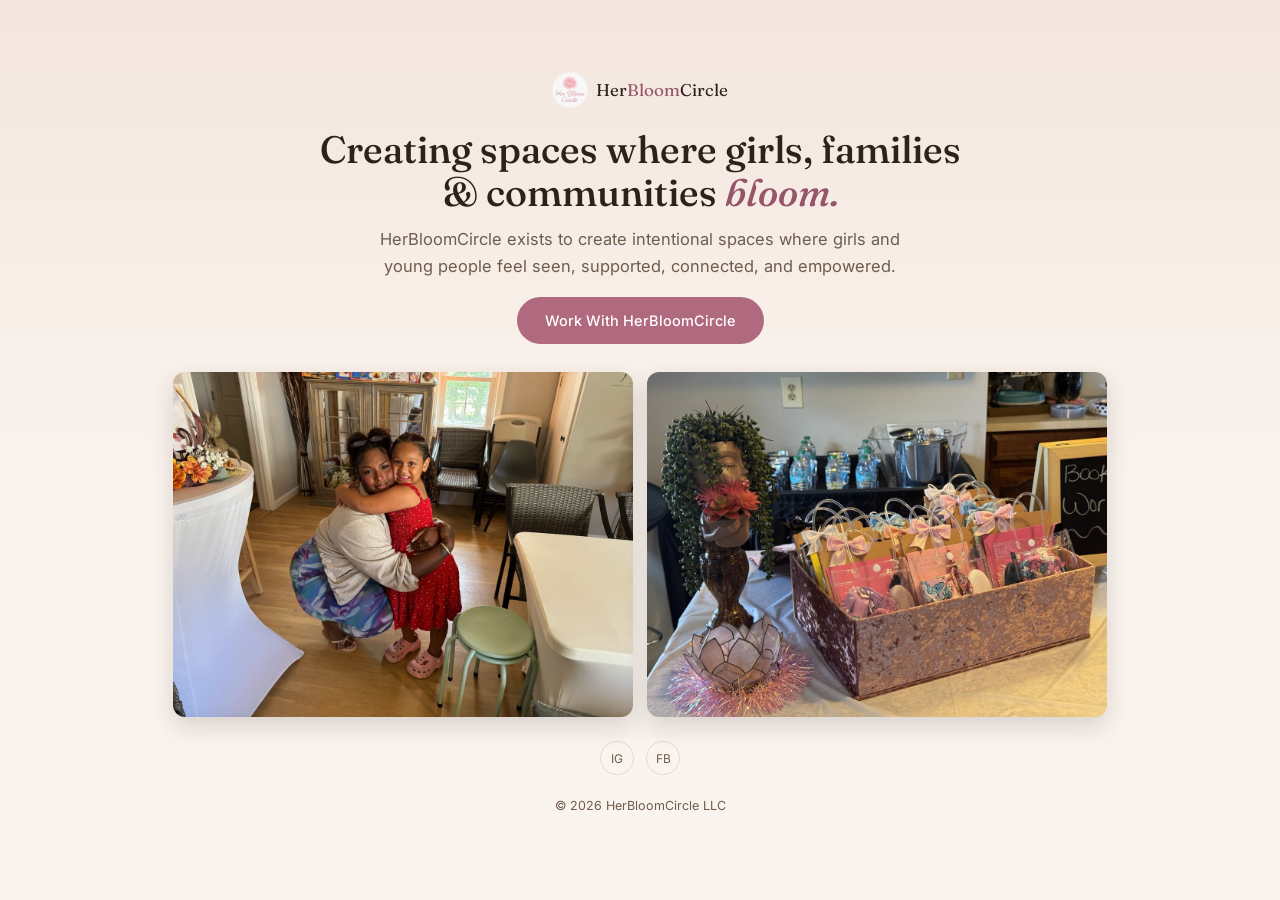
==== commit 9eb19603: "Add files via upload" ====
--- a/index.html
+++ b/index.html
@@ -3,227 +3,40 @@
 <head>
 <meta charset="UTF-8">
 <meta name="viewport" content="width=device-width, initial-scale=1.0">
-<title>HerBloomCircle | Wellness, Empowerment & Community Experiences</title>
-<meta name="description" content="HerBloomCircle creates intentional wellness, empowerment, and connection experiences for girls, families, and communities.">
+<title>HerBloomCircle | Creating Spaces Where Girls, Families &amp; Communities Bloom</title>
+<meta name="description" content="HerBloomCircle creates intentional spaces where girls and young people feel seen, supported, connected, and empowered.">
 <link rel="preconnect" href="https://fonts.googleapis.com">
 <link rel="preconnect" href="https://fonts.gstatic.com" crossorigin>
-<link href="https://fonts.googleapis.com/css2?family=Fraunces:ital,opsz,wght@0,9..144,400;0,9..144,500;0,9..144,600;1,9..144,500&family=Inter:wght@400;500;600&display=swap" rel="stylesheet">
+<link href="https://fonts.googleapis.com/css2?family=Fraunces:ital,opsz,wght@0,9..144,400;0,9..144,500;1,9..144,500&family=Inter:wght@400;500;600&display=swap" rel="stylesheet">
 <link rel="stylesheet" href="styles.css">
 </head>
 <body>
 
-<nav class="site-nav">
-  <div class="wrap">
-    <a href="#home" class="logo">
-      <img src="logo.jpg" alt="HerBloomCircle logo">
-      <span>Her<span class="lb">Bloom</span>Circle</span>
-    </a>
-    <ul class="nav-links">
-      <li><a href="#home">Home</a></li>
-      <li><a href="#mission">About</a></li>
-      <li><a href="#what-we-do">Programs &amp; Experiences</a></li>
-      <li><a href="#work-with-us">Work With Us</a></li>
-    </ul>
-    <a href="#work-with-us" class="nav-cta">Work With HerBloomCircle</a>
-    <button class="nav-toggle" aria-label="Open menu">☰</button>
+<main class="page">
+  <div class="brand">
+    <img src="logo.jpg" alt="HerBloomCircle logo">
+    <span>Her<span class="lb">Bloom</span>Circle</span>
   </div>
-</nav>
 
-<!-- HERO -->
-<header class="hero" id="home">
-  <div class="wrap">
-    <div class="hero-copy">
-      <div class="hero-eyebrow">HerBloomCircle</div>
-      <h1>Creating spaces where girls, families &amp; communities <em>bloom.</em></h1>
-      <p class="mission-line">"[Placeholder — your final mission statement goes here. Structured as its own line so it's easy to swap in one place.]"</p>
-      <div class="mission-tag">— HerBloomCircle Mission</div>
-      <div class="btn-row">
-        <a href="#work-with-us" class="btn btn-primary">Work With HerBloomCircle</a>
-        <a href="#what-we-do" class="btn btn-secondary">See Our Programs</a>
-      </div>
-    </div>
-    <div class="hero-photo-stack">
-      <img class="hp-1" src="photo-hug.jpg" alt="A mentor embracing a young girl at a HerBloomCircle experience">
-      <img class="hp-2" src="photo-braiding.jpg" alt="A stylist working with a child during a HerBloomCircle program">
-    </div>
+  <h1>Creating spaces where girls, families &amp; communities <em>bloom.</em></h1>
+
+  <p class="mission">HerBloomCircle exists to create intentional spaces where girls and young people feel seen, supported, connected, and empowered.</p>
+
+  <a class="cta" href="https://docs.google.com/forms/d/e/1FAIpQLSe3m8mfGSTwkr_VuUw5ltXuM6Shiraev7TwSn0l4P6TX_uFPQ/viewform" target="_blank" rel="noopener noreferrer">Work With HerBloomCircle</a>
+
+  <div class="photo-pair">
+    <img src="photo-hug.jpg" alt="A mentor embracing a young girl at a HerBloomCircle experience">
+    <img src="photo-giftbags.jpg" alt="Styled gift bags prepared for a HerBloomCircle experience">
   </div>
-</header>
 
-<!-- MISSION -->
-<section id="mission">
-  <div class="wrap mission-grid">
-    <div class="mission-photo-col">
-      <img class="tall" src="photo-listening.jpg" alt="A mentor connecting one-on-one with a participant">
-      <img class="staggered" src="photo-group-activity.jpg" alt="Girls engaged together in a HerBloomCircle activity">
-    </div>
-    <div class="mission-copy">
-      <div class="eyebrow">Our Mission</div>
-      <p class="big-quote">HerBloomCircle exists to create intentional spaces and experiences where girls and young people feel seen, supported, connected, and empowered — spaces where confidence grows, community deepens, and every girl leaves feeling a little more like herself.</p>
-      <p class="placeholder-note">Placeholder mission statement — swap with your final wording anytime; it lives in one place in the code.</p>
-      <div class="mission-values">
-        <span>Seen</span><span>Supported</span><span>Connected</span>
-        <span>Empowered</span><span>Confident</span><span>Community-rooted</span>
-      </div>
-    </div>
-  </div>
-</section>
-
-<!-- WHAT WE DO -->
-<section class="section-alt" id="what-we-do">
-  <div class="wrap">
-    <div class="section-head">
-      <div class="eyebrow">What We Do</div>
-      <h2>Intentional programming, not random events.</h2>
-      <p>HerBloomCircle designs and executes experiences built around confidence, wellness, creativity, and connection — for girls directly, and for the organizations who want to bring this kind of programming to their own communities.</p>
-    </div>
-    <div class="do-grid">
-      <div class="do-card">
-        <div class="do-num">01</div>
-        <h3>Youth &amp; Girls Programming</h3>
-        <p>Experiences designed to support confidence, connection, wellness, personal development, friendship, identity, and healthy relationships.</p>
-      </div>
-      <div class="do-card">
-        <div class="do-num">02</div>
-        <h3>Wellness Experiences</h3>
-        <p>Interactive, wellness-centered experiences that encourage reflection, creativity, emotional well-being, and self-expression.</p>
-      </div>
-      <div class="do-card">
-        <div class="do-num">03</div>
-        <h3>Community Events</h3>
-        <p>Purposeful events designed to bring people together through meaningful activity, conversation, creativity, and shared experience.</p>
-      </div>
-      <div class="do-card">
-        <div class="do-num">04</div>
-        <h3>Program &amp; Event Development</h3>
-        <p>We help organizations, schools, and community groups conceptualize, plan, coordinate, and execute engaging programming of their own.</p>
-      </div>
-    </div>
-  </div>
-</section>
-
-<!-- WHO WE SERVE -->
-<section>
-  <div class="wrap">
-    <div class="section-head">
-      <div class="eyebrow">Who We Serve</div>
-      <h2>We partner with organizations doing meaningful work.</h2>
-    </div>
-    <div class="serve-row">
-      <span>Schools</span><span>Youth Organizations</span><span>Community Organizations</span>
-      <span>Wellness Organizations</span><span>Parents &amp; Families</span>
-      <span>Churches &amp; Faith Communities</span><span>Local Businesses</span>
-    </div>
-  </div>
-</section>
-
-<!-- FEATURED EXPERIENCE -->
-<section class="section-alt" id="featured">
-  <div class="wrap">
-    <div class="section-head">
-      <div class="eyebrow">Featured Experience</div>
-      <h2>HairStory</h2>
-      <p>One example of HerBloomCircle programming in action — an intentional, hands-on experience built around confidence, self-expression, and connection.</p>
-    </div>
-    <div class="feature-media">
-      <img src="photo-braiding.jpg" alt="A stylist working with a child during the HairStory experience">
-    </div>
-    <div class="feature-cols">
-      <div>
-        <h4>What Participants Experienced</h4>
-        <p>Girls took part in a hands-on, all-girls styling experience — learning, creating, and connecting together in a warm, guided environment.</p>
-      </div>
-      <div>
-        <h4>Outcomes &amp; Feedback</h4>
-        <p>[Placeholder — swap in real feedback themes: girls enjoyed the all-girls space and hands-on activity, and asked for more opportunities to explore friendship and identity together. Parents expressed interest in future experiences.]</p>
-      </div>
-      <div>
-        <h4>The Details</h4>
-        <p>Hands-on hair styling demonstration, guided activity, and an all-girls space designed for confidence and connection.</p>
-      </div>
-    </div>
-    <p class="feature-note">HairStory is one example of the kind of experience HerBloomCircle creates — more experiences to be featured here as they happen.</p>
-  </div>
-</section>
-
-<!-- PHOTO STORYTELLING -->
-<section>
-  <div class="wrap">
-    <div class="section-head">
-      <div class="eyebrow">In the Room</div>
-      <h2>Real experiences, real people.</h2>
-      <p>A running look inside HerBloomCircle programming — this space grows as new experiences happen.</p>
-    </div>
-    <div class="collage">
-      <figure><img src="photo-group-activity.jpg" alt="Girls participating together in a hands-on activity"></figure>
-      <figure class="polaroid"><img src="photo-hug.jpg" alt="A warm embrace between a mentor and a participant"><figcaption>connection, first</figcaption></figure>
-      <figure><img src="photo-demo-group.jpg" alt="Participants engaged and watching a live demonstration"></figure>
-      <figure><img src="photo-florals.jpg" alt="Elevated floral details from a HerBloomCircle experience"></figure>
-      <figure class="polaroid"><img src="photo-listening.jpg" alt="One-on-one connection between mentor and participant"><figcaption>seen &amp; supported</figcaption></figure>
-      <figure><img src="photo-giftbags.jpg" alt="Thoughtfully prepared take-home bags for participants"></figure>
-      <figure><img src="photo-treats.jpg" alt="Treats and details from a HerBloomCircle gathering"></figure>
-    </div>
-  </div>
-</section>
-
-<!-- TESTIMONIALS -->
-<section class="section-alt">
-  <div class="wrap">
-    <div class="section-head">
-      <div class="eyebrow">What People Say</div>
-      <h2>Feedback from families &amp; participants.</h2>
-    </div>
-    <div class="testi-track">
-      <div class="testi-card">
-        <blockquote>"[Placeholder] My daughter loved having a space that was just for girls — she came home still talking about it."</blockquote>
-        <div class="testi-name"><b>[First Name]</b>, Parent</div>
-      </div>
-      <div class="testi-card">
-        <blockquote>"[Placeholder] The hands-on activity kept every girl engaged from start to finish — I'd love to see more like this."</blockquote>
-        <div class="testi-name"><b>[First Name]</b>, Parent</div>
-      </div>
-    </div>
-    <p class="testi-placeholder-note">Placeholder quotes — replace with real testimonials as you gather permission to publish them.</p>
-  </div>
-</section>
-
-<!-- WORK WITH US / INQUIRY -->
-<section id="work-with-us">
-  <div class="wrap">
-    <div class="section-head">
-      <h2>Let's Create Something Meaningful Together.</h2>
-      <p>HerBloomCircle works with schools, organizations, community groups, wellness organizations, and families to develop meaningful programs and experiences. Tell us a bit about what you're looking for.</p>
-    </div>
-    <div class="inquiry-wrap">
-      <div class="inquiry-copy">
-        <h3>What can we help with?</h3>
-        <ul class="inquiry-list">
-          <li>I'm interested in a youth program</li>
-          <li>I'm interested in an event</li>
-          <li>I'm interested in partnering with HerBloomCircle</li>
-          <li>I'm interested in bringing HerBloomCircle to my school/community</li>
-          <li>I'm interested in event/program planning</li>
-          <li>Other</li>
-        </ul>
-        <p class="direct-email">Prefer email? Reach us directly at <a href="mailto:hello@herbloomcircle.org" style="text-decoration:underline;">hello@herbloomcircle.org</a></p>
-      </div>
-      <div class="form-embed-frame">
-        <iframe src="https://docs.google.com/forms/d/e/1FAIpQLSe3m8mfGSTwkr_VuUw5ltXuM6Shiraev7TwSn0l4P6TX_uFPQ/viewform?embedded=true" title="HerBloomCircle Inquiry Form">Loading form…</iframe>
-      </div>
-    </div>
-  </div>
-</section>
-
-<footer>
-  <div class="wrap">
-    <div class="footer-logo">Her<span class="lb">Bloom</span>Circle</div>
+  <footer>
     <div class="social-row">
       <a href="#" aria-label="Instagram" rel="noopener noreferrer" target="_blank">IG</a>
       <a href="#" aria-label="Facebook" rel="noopener noreferrer" target="_blank">FB</a>
     </div>
-    <p class="footer-legal">© 2026 HerBloomCircle LLC. All rights reserved.</p>
-  </div>
-</footer>
+    <p class="legal">© 2026 HerBloomCircle LLC</p>
+  </footer>
+</main>
 
-<script src="app.js"></script>
 </body>
 </html>
--- a/styles.css
+++ b/styles.css
@@ -1,189 +1,112 @@
-/* HerBloomCircle — one-page landing site
-   Feminine, warm, modern, community-centered. Not childish, not corporate. */
-
 :root {
-  --cream: #fbf5ef;
-  --paper: #f3e9de;
-  --white: #fffdfb;
+  --cream: #faf4ee;
+  --blush: #f3e6de;
   --ink: #2c221c;
-  --brown: #6b5546;
-  --rose: #c9748c;
-  --rose-deep: #a44f68;
-  --terracotta: #bd7350;
-  --gold: #b8923f;
-  --sage: #8d9a72;
-  --border: rgba(44,34,28,0.14);
-
+  --brown: #6f5c4d;
+  --rose: #b06a80;
+  --rose-deep: #96556a;
+  --border: rgba(44,34,28,0.12);
   --serif: "Fraunces", Georgia, serif;
   --sans: "Inter", -apple-system, BlinkMacSystemFont, sans-serif;
-  --max: 1180px;
-  --gutter: clamp(20px, 5vw, 72px);
 }
 
 * { box-sizing: border-box; }
-html { scroll-behavior: smooth; scroll-padding-top: 84px; }
-@media (prefers-reduced-motion: reduce) { html { scroll-behavior: auto; } }
-
+html, body { height: 100%; }
 body {
   margin: 0;
-  background: var(--cream);
+  background: linear-gradient(180deg, var(--blush) 0%, var(--cream) 55%);
   color: var(--ink);
   font-family: var(--sans);
-  font-size: 17px;
-  line-height: 1.65;
+  line-height: 1.6;
   -webkit-font-smoothing: antialiased;
 }
-img { max-width: 100%; display: block; }
-a { color: inherit; }
-.wrap { max-width: var(--max); margin: 0 auto; padding: 0 var(--gutter); }
-h1, h2, h3 { font-family: var(--serif); font-weight: 500; margin: 0; color: var(--ink); }
 
-/* Nav */
-.site-nav {
-  position: sticky; top: 0; z-index: 50;
-  background: rgba(251,245,239,0.92);
-  backdrop-filter: blur(10px);
-  border-bottom: 1px solid var(--border);
-}
-.site-nav .wrap { display: flex; align-items: center; justify-content: space-between; height: 76px; }
-.logo { display: flex; align-items: center; gap: 10px; text-decoration: none; }
-.logo img { width: 38px; height: 38px; border-radius: 50%; object-fit: cover; }
-.logo span { font-family: var(--serif); font-size: 19px; color: var(--ink); }
-.logo .lb { color: var(--rose-deep); }
-.nav-links { display: flex; gap: 32px; list-style: none; margin: 0; padding: 0; font-size: 14.5px; }
-.nav-links a { text-decoration: none; color: var(--brown); }
-.nav-links a:hover { color: var(--rose-deep); }
-.nav-cta {
-  padding: 10px 22px; border-radius: 999px; border: 1px solid var(--ink);
-  font-size: 14px; text-decoration: none; color: var(--ink);
-  transition: background .2s, color .2s;
-}
-.nav-cta:hover { background: var(--ink); color: var(--cream); }
-.nav-toggle { display: none; background: none; border: none; font-size: 22px; }
-
-/* Hero */
-.hero { padding: clamp(48px,8vw,88px) 0 clamp(56px,8vw,96px); }
-.hero .wrap { display: grid; grid-template-columns: 1.1fr 0.9fr; gap: 56px; align-items: center; }
-.hero-eyebrow { font-size: 13px; letter-spacing: .14em; text-transform: uppercase; color: var(--rose-deep); margin-bottom: 16px; font-weight: 600; }
-.hero h1 { font-size: clamp(34px, 4.4vw, 58px); line-height: 1.08; }
-.hero h1 em { font-style: italic; color: var(--rose-deep); }
-.hero .mission-line {
-  margin: 26px 0 8px; font-family: var(--serif); font-style: italic;
-  font-size: clamp(18px, 1.6vw, 22px); color: var(--brown); line-height: 1.5; max-width: 46ch;
-}
-.hero .mission-tag { font-size: 12.5px; color: var(--sage); letter-spacing: .04em; margin-bottom: 30px; }
-.btn-row { display: flex; gap: 14px; flex-wrap: wrap; }
-.btn { padding: 14px 28px; border-radius: 999px; font-size: 15px; text-decoration: none; display: inline-block; border: 1px solid var(--ink); transition: transform .2s, background .2s, color .2s; }
-.btn:hover { transform: translateY(-2px); }
-.btn-primary { background: var(--ink); color: var(--cream); }
-.btn-primary:hover { background: var(--rose-deep); border-color: var(--rose-deep); }
-.btn-secondary { background: transparent; color: var(--ink); }
-.btn-secondary:hover { background: var(--ink); color: var(--cream); }
-
-.hero-photo-stack { position: relative; height: clamp(360px, 42vw, 520px); }
-.hero-photo-stack img {
-  position: absolute; border-radius: 6px; object-fit: cover;
-  box-shadow: 0 18px 40px rgba(44,34,28,0.22);
-}
-.hp-1 { width: 62%; height: 78%; top: 0; left: 0; z-index: 2; }
-.hp-2 { width: 46%; height: 52%; bottom: 0; right: 0; z-index: 3; border: 6px solid var(--white); }
-
-/* Sections */
-section { padding: clamp(56px,9vw,110px) 0; }
-.section-alt { background: var(--paper); }
-.section-head { max-width: 680px; margin-bottom: clamp(32px,5vw,52px); }
-.eyebrow { display: inline-block; font-size: 13px; letter-spacing: .14em; text-transform: uppercase; color: var(--rose-deep); font-weight: 600; margin-bottom: 14px; }
-.section-head h2 { font-size: clamp(28px, 3.2vw, 42px); }
-.section-head p { color: var(--brown); margin-top: 14px; font-size: 17px; }
-
-/* Mission */
-.mission-grid { display: grid; grid-template-columns: 0.85fr 1.15fr; gap: 56px; align-items: center; }
-.mission-photo-col { display: flex; flex-direction: column; gap: 16px; }
-.mission-photo-col img.tall { border-radius: 6px; aspect-ratio: 4/5; object-fit: cover; }
-.mission-photo-col .staggered { margin-left: 15%; width: 85%; }
-.mission-copy .big-quote {
-  font-family: var(--serif); font-style: italic; font-size: clamp(22px,2.6vw,30px);
-  line-height: 1.5; color: var(--ink); margin-bottom: 24px;
-}
-.mission-copy .placeholder-note { font-size: 12.5px; color: var(--sage); margin-top: 4px; }
-.mission-values { display: flex; flex-wrap: wrap; gap: 10px; margin-top: 28px; }
-.mission-values span {
-  padding: 8px 16px; border-radius: 999px; background: var(--white);
-  border: 1px solid var(--border); font-size: 13.5px; color: var(--brown);
+.page {
+  min-height: 100dvh;
+  display: flex;
+  flex-direction: column;
+  align-items: center;
+  justify-content: center;
+  padding: clamp(16px, 3vw, 32px) clamp(20px, 6vw, 48px);
+  text-align: center;
 }
 
-/* What we do */
-.do-grid { display: grid; grid-template-columns: repeat(2, 1fr); gap: 3px; background: var(--border); border: 1px solid var(--border); }
-.do-card { background: var(--cream); padding: 36px 32px; }
-.section-alt .do-card { background: var(--paper); }
-.do-card .do-num { font-family: var(--serif); font-size: 14px; color: var(--rose-deep); margin-bottom: 14px; }
-.do-card h3 { font-size: 21px; margin-bottom: 10px; }
-.do-card p { color: var(--brown); margin: 0; font-size: 15.5px; }
+.brand {
+  display: flex;
+  align-items: center;
+  gap: 8px;
+  margin-bottom: clamp(12px, 2vw, 20px);
+}
+.brand img { width: 36px; height: 36px; border-radius: 50%; object-fit: cover; }
+.brand span { font-family: var(--serif); font-size: 17px; color: var(--ink); }
+.brand .lb { color: var(--rose-deep); }
 
-/* Who we serve */
-.serve-row { display: flex; flex-wrap: wrap; gap: 12px; margin-top: 8px; }
-.serve-row span {
-  padding: 12px 20px; border-radius: 999px; background: var(--white);
-  border: 1px solid var(--border); font-size: 15px;
+h1 {
+  font-family: var(--serif);
+  font-weight: 500;
+  font-size: clamp(24px, 3.2vw, 38px);
+  line-height: 1.14;
+  max-width: 26ch;
+  margin: 0 0 12px;
+}
+h1 em { font-style: italic; color: var(--rose-deep); }
+
+.mission {
+  max-width: 56ch;
+  color: var(--brown);
+  font-size: clamp(14.5px, 1.3vw, 16.5px);
+  margin: 0 0 18px;
 }
 
-/* Featured experience */
-.feature-media { border-radius: 8px; overflow: hidden; aspect-ratio: 16/9; margin-bottom: 40px; }
-.feature-media img { width: 100%; height: 100%; object-fit: cover; }
-.feature-cols { display: grid; grid-template-columns: repeat(3, 1fr); gap: 40px; }
-.feature-cols h4 { font-size: 13px; letter-spacing: .08em; text-transform: uppercase; color: var(--rose-deep); margin-bottom: 12px; }
-.feature-cols p { color: var(--brown); margin: 0; }
-.feature-note { margin-top: 40px; font-size: 14px; color: var(--sage); }
+.cta {
+  display: inline-block;
+  padding: 12px 28px;
+  border-radius: 999px;
+  background: var(--rose);
+  color: #fffdfb;
+  text-decoration: none;
+  font-size: 14.5px;
+  font-weight: 500;
+  transition: background .2s, transform .2s;
+  margin-bottom: clamp(18px, 3vw, 28px);
+}
+.cta:hover { background: var(--rose-deep); transform: translateY(-2px); }
 
-/* Photo storytelling — staggered collage, not a grid */
-.collage {
-  columns: 3 220px;
-  column-gap: 16px;
+.photo-pair {
+  display: flex;
+  gap: 14px;
+  justify-content: center;
+  max-width: 460px;
+  width: 100%;
 }
-.collage figure { margin: 0 0 16px; break-inside: avoid; }
-.collage img { border-radius: 6px; width: 100%; box-shadow: 0 10px 24px rgba(44,34,28,0.14); }
-.collage figure.polaroid { background: var(--white); padding: 10px 10px 24px; border-radius: 2px; box-shadow: 0 12px 26px rgba(44,34,28,0.18); }
-.collage figure.polaroid img { border-radius: 2px; margin-bottom: 8px; }
-.collage figure.polaroid figcaption { font-family: var(--serif); font-style: italic; font-size: 13.5px; color: var(--brown); text-align: center; }
+.photo-pair img {
+  width: 100%;
+  aspect-ratio: 4/3;
+  object-fit: cover;
+  border-radius: 12px;
+  box-shadow: 0 10px 24px rgba(44,34,28,0.16);
+}
 
-/* Testimonials */
-.testi-track { display: grid; grid-template-columns: repeat(2, 1fr); gap: 48px; }
-.testi-card blockquote { font-family: var(--serif); font-style: italic; font-size: 21px; line-height: 1.55; margin: 0 0 18px; }
-.testi-name { font-size: 14px; color: var(--brown); }
-.testi-name b { color: var(--ink); }
-.testi-placeholder-note { margin-top: 32px; font-size: 13px; color: var(--sage); }
+footer {
+  margin-top: clamp(16px, 3vw, 24px);
+  display: flex;
+  flex-direction: column;
+  align-items: center;
+  gap: 8px;
+}
+.social-row { display: flex; gap: 12px; }
+.social-row a {
+  width: 34px; height: 34px;
+  border: 1px solid var(--border);
+  border-radius: 50%;
+  display: flex; align-items: center; justify-content: center;
+  font-size: 12px;
+  text-decoration: none;
+  color: var(--brown);
+}
+.social-row a:hover { background: var(--ink); color: var(--cream); }
+.legal { font-size: 12.5px; color: var(--brown); }
 
-/* Work with us / inquiry */
-.inquiry-wrap { display: grid; grid-template-columns: 0.9fr 1.1fr; gap: 48px; }
-.inquiry-copy h3 { font-size: 1.2rem; margin-bottom: 10px; }
-.inquiry-copy p { color: var(--brown); }
-.inquiry-list { list-style: none; padding: 0; margin: 24px 0 0; }
-.inquiry-list li { padding: 12px 0; border-bottom: 1px solid var(--border); font-size: 15px; color: var(--brown); }
-.form-embed-frame {
-  background: var(--white); border: 1px solid var(--border); border-radius: 14px;
-  padding: 14px; overflow: hidden;
+@media (max-width: 520px) {
+  .photo-pair { flex-direction: column; max-width: 320px; }
 }
-.form-embed-frame iframe { width: 100%; min-height: 640px; border: none; border-radius: 8px; }
-.direct-email { margin-top: 18px; font-size: 14.5px; color: var(--brown); }
-
-/* Footer */
-footer { padding: 48px 0 36px; text-align: center; border-top: 1px solid var(--border); }
-.footer-logo { font-family: var(--serif); font-size: 20px; margin-bottom: 10px; }
-.footer-logo .lb { color: var(--rose-deep); }
-.social-row { display: flex; gap: 12px; justify-content: center; margin: 18px 0; }
-.social-row a { width: 38px; height: 38px; border: 1px solid var(--border); border-radius: 50%; display: flex; align-items: center; justify-content: center; font-size: 12.5px; text-decoration: none; }
-.social-row a:hover { background: var(--ink); color: var(--cream); }
-.footer-legal { font-size: 13px; color: var(--brown); }
-
-@media (max-width: 900px) {
-  .nav-links, .nav-cta { display: none; }
-  .nav-toggle { display: block; }
-  .hero .wrap { grid-template-columns: 1fr; }
-  .hero-photo-stack { order: -1; height: 340px; }
-  .mission-grid { grid-template-columns: 1fr; }
-  .do-grid { grid-template-columns: 1fr; }
-  .feature-cols { grid-template-columns: 1fr; }
-  .testi-track { grid-template-columns: 1fr; }
-  .inquiry-wrap { grid-template-columns: 1fr; }
-  .collage { columns: 2 160px; }
-}
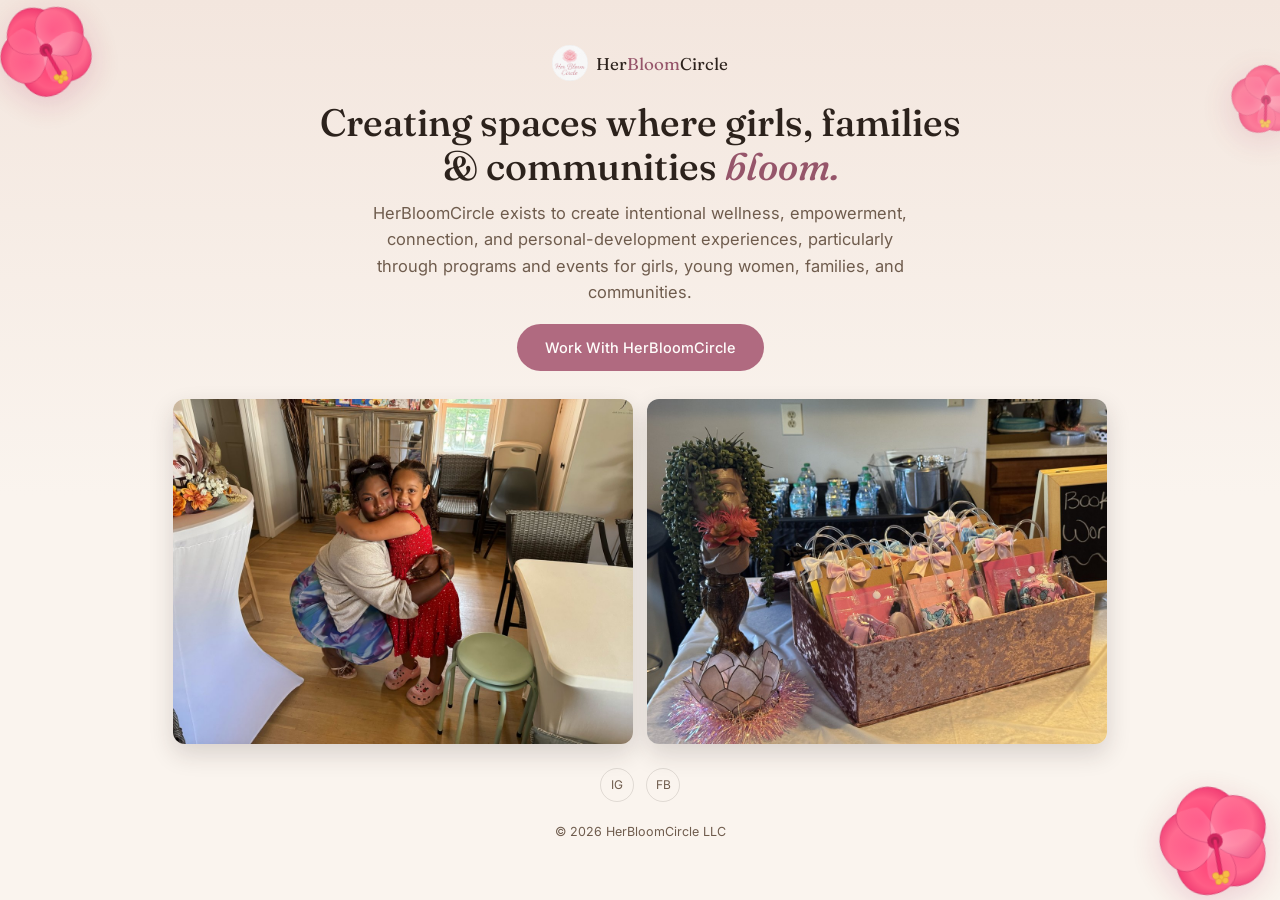
==== commit 741686c8: "Add files via upload" ====
--- a/index.html
+++ b/index.html
@@ -12,6 +12,10 @@
 </head>
 <body>
 
+<img class="hibiscus hib-tl" src="hibiscus.svg" alt="" aria-hidden="true">
+<img class="hibiscus hib-br" src="hibiscus.svg" alt="" aria-hidden="true">
+<img class="hibiscus hib-tr" src="hibiscus.svg" alt="" aria-hidden="true">
+
 <main class="page">
   <div class="brand">
     <img src="logo.jpg" alt="HerBloomCircle logo">
@@ -20,7 +24,7 @@
 
   <h1>Creating spaces where girls, families &amp; communities <em>bloom.</em></h1>
 
-  <p class="mission">HerBloomCircle exists to create intentional spaces where girls and young people feel seen, supported, connected, and empowered.</p>
+  <p class="mission">HerBloomCircle exists to create intentional wellness, empowerment, connection, and personal-development experiences, particularly through programs and events for girls, young women, families, and communities.</p>
 
   <a class="cta" href="https://docs.google.com/forms/d/e/1FAIpQLSe3m8mfGSTwkr_VuUw5ltXuM6Shiraev7TwSn0l4P6TX_uFPQ/viewform" target="_blank" rel="noopener noreferrer">Work With HerBloomCircle</a>
 
--- a/styles.css
+++ b/styles.css
@@ -110,3 +110,25 @@
 @media (max-width: 520px) {
   .photo-pair { flex-direction: column; max-width: 320px; }
 }
+
+/* Hibiscus decorative accents */
+.hibiscus {
+  position: fixed;
+  pointer-events: none;
+  z-index: 0;
+  opacity: 0.9;
+  filter: drop-shadow(0 8px 16px rgba(168,13,64,0.18));
+}
+.hib-tl { top: -30px; left: -34px; width: clamp(90px, 14vw, 160px); transform: rotate(-12deg); }
+.hib-br { bottom: -36px; right: -30px; width: clamp(110px, 17vw, 190px); transform: rotate(8deg); }
+.hib-tr { top: 40px; right: -46px; width: clamp(70px, 10vw, 120px); transform: rotate(20deg); opacity: 0.7; display: none; }
+
+@media (min-width: 900px) {
+  .hib-tr { display: block; }
+}
+@media (max-width: 520px) {
+  .hib-tl { width: 90px; top: -22px; left: -26px; }
+  .hib-br { width: 100px; bottom: -24px; right: -22px; }
+}
+
+.page, footer { position: relative; z-index: 1; }
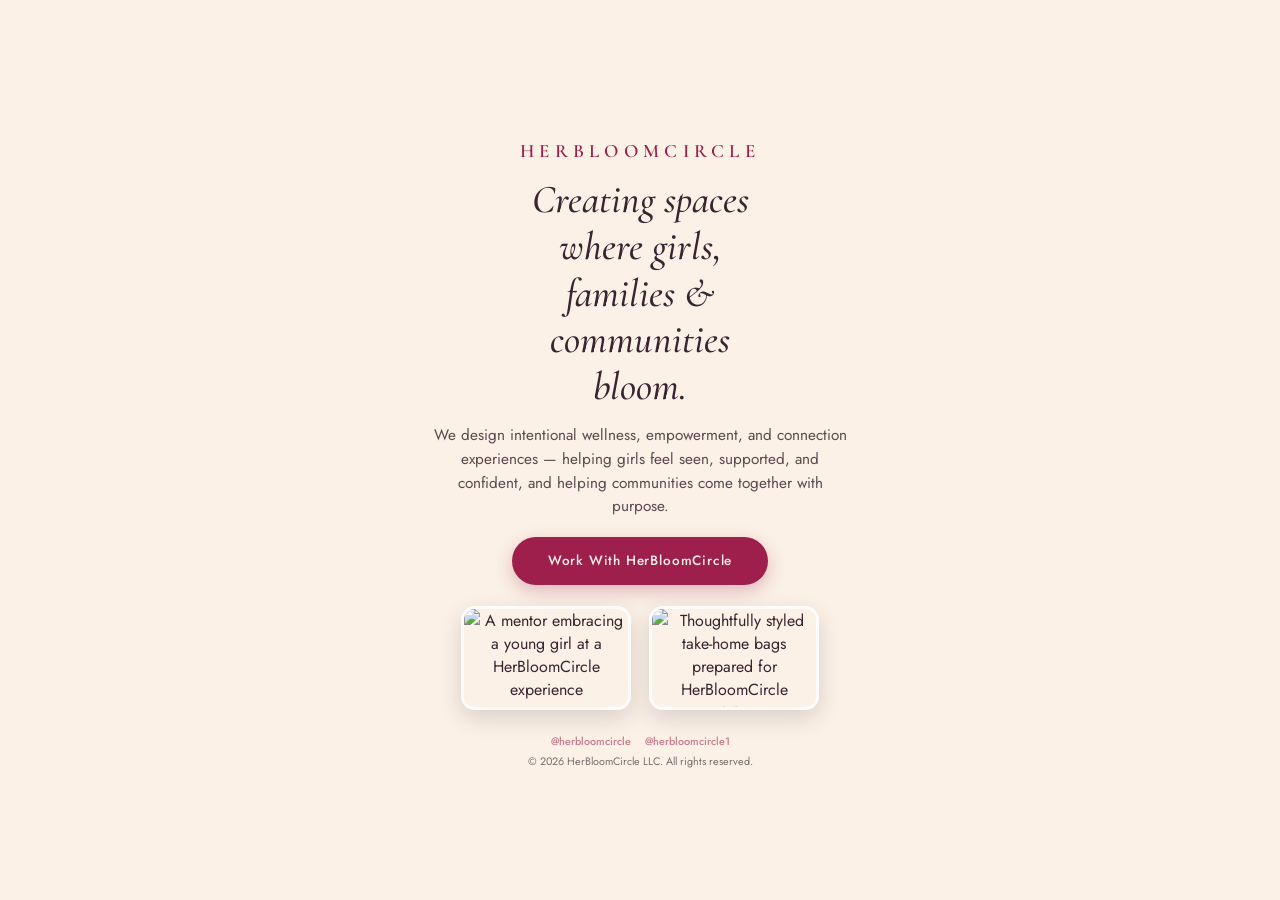
==== commit 2bf582e2: "Add files via upload" ====
--- a/index.html
+++ b/index.html
@@ -2,45 +2,175 @@
 <html lang="en">
 <head>
 <meta charset="UTF-8">
-<meta name="viewport" content="width=device-width, initial-scale=1.0">
-<title>HerBloomCircle | Creating Spaces Where Girls, Families &amp; Communities Bloom</title>
-<meta name="description" content="HerBloomCircle creates intentional spaces where girls and young people feel seen, supported, connected, and empowered.">
+<meta name="viewport" content="width=device-width, initial-scale=1.0, viewport-fit=cover">
+<title>HerBloomCircle</title>
 <link rel="preconnect" href="https://fonts.googleapis.com">
 <link rel="preconnect" href="https://fonts.gstatic.com" crossorigin>
-<link href="https://fonts.googleapis.com/css2?family=Fraunces:ital,opsz,wght@0,9..144,400;0,9..144,500;1,9..144,500&family=Inter:wght@400;500;600&display=swap" rel="stylesheet">
-<link rel="stylesheet" href="styles.css">
+<link href="https://fonts.googleapis.com/css2?family=Cormorant+Garamond:ital,wght@0,500;0,600;1,500&family=Jost:wght@400;500;600&display=swap" rel="stylesheet">
+<style>
+  :root{
+    --cream:#FBF1E6;
+    --ink:#3B2432;
+    --hibiscus-deep:#9E1E4C;
+    --sage-deep:#4F6A48;
+  }
+  *{box-sizing:border-box;margin:0;padding:0;}
+  html,body{height:100%;}
+  body{
+    font-family:'Jost',sans-serif;
+    background:var(--cream);
+    color:var(--ink);
+    height:100vh;
+    width:100vw;
+    overflow:hidden;
+    position:relative;
+    display:flex;
+    align-items:center;
+    justify-content:center;
+  }
+
+  .floral{position:absolute;pointer-events:none;z-index:1;overflow:visible;}
+  .floral img{display:block;width:100%;height:auto;}
+
+  .floral-top-left{top:-1vh;left:-1.5vw;width:min(50vw,500px);}
+  .floral-top-left img{transform:scaleX(-1);filter:drop-shadow(0 8px 16px rgba(59,36,50,0.18));}
+
+  .floral-top-right{top:-1vh;right:-1.5vw;width:min(50vw,500px);}
+  .floral-top-right img{filter:drop-shadow(0 8px 16px rgba(59,36,50,0.18));}
+
+  .floral-bottom-left{bottom:-1.5vh;left:-1.5vw;width:min(42vw,440px);}
+  .floral-bottom-left img{filter:drop-shadow(0 -6px 14px rgba(59,36,50,0.14));}
+
+  .floral-bottom-right{bottom:-1.5vh;right:-1.5vw;width:min(42vw,440px);}
+  .floral-bottom-right img{transform:scaleX(-1);filter:drop-shadow(0 -6px 14px rgba(59,36,50,0.14));}
+
+  .content{
+    position:relative;
+    z-index:2;
+    display:flex;
+    flex-direction:column;
+    align-items:center;
+    text-align:center;
+    gap:clamp(10px,1.6vh,18px);
+    padding:4vh 6vw 3vh;
+    max-width:720px;
+  }
+  .wordmark{
+    font-family:'Cormorant Garamond',serif;
+    font-size:clamp(15px,2.1vh,19px);
+    letter-spacing:0.28em;
+    text-transform:uppercase;
+    color:var(--hibiscus-deep);
+    font-weight:600;
+  }
+  h1{
+    font-family:'Cormorant Garamond',serif;
+    font-weight:500;
+    font-style:italic;
+    font-size:clamp(24px,4.4vh,42px);
+    line-height:1.18;
+    color:var(--ink);
+    max-width:15ch;
+  }
+  .mission{
+    font-size:clamp(13px,1.7vh,16px);
+    line-height:1.55;
+    color:var(--ink);
+    opacity:0.82;
+    max-width:46ch;
+  }
+  .cta{
+    display:inline-block;
+    margin-top:clamp(2px,0.4vh,6px);
+    padding:clamp(10px,1.6vh,15px) clamp(26px,3vw,36px);
+    background:var(--hibiscus-deep);
+    color:var(--cream);
+    text-decoration:none;
+    font-size:clamp(12px,1.5vh,14px);
+    letter-spacing:0.06em;
+    border-radius:999px;
+    font-weight:500;
+    box-shadow:0 6px 18px rgba(158,30,76,0.28);
+    transition:transform .18s ease, box-shadow .18s ease;
+  }
+  .cta:hover{transform:translateY(-2px);box-shadow:0 10px 22px rgba(158,30,76,0.34);}
+  .cta:focus-visible{outline:3px solid var(--sage-deep);outline-offset:3px;}
+
+  .photos{
+    display:flex;
+    gap:clamp(10px,1.6vw,18px);
+    margin-top:clamp(4px,0.8vh,10px);
+  }
+  .photos img{
+    width:clamp(110px,15vw,170px);
+    height:clamp(85px,11.5vh,130px);
+    object-fit:cover;
+    border-radius:14px;
+    border:3px solid #ffffffcc;
+    box-shadow:0 8px 22px rgba(59,36,50,0.16);
+  }
+
+  footer{
+    display:flex;
+    flex-direction:column;
+    align-items:center;
+    gap:4px;
+    margin-top:clamp(4px,1vh,10px);
+    font-size:clamp(10px,1.2vh,12px);
+    color:var(--ink);
+    opacity:0.65;
+  }
+  .socials{display:flex;gap:14px;}
+  .socials a{color:var(--hibiscus-deep);text-decoration:none;font-weight:500;opacity:0.85;}
+  .socials a:hover{opacity:1;}
+
+  @media (max-height:680px){
+    .photos img{height:clamp(70px,9vh,100px);}
+    h1{font-size:clamp(20px,3.6vh,30px);}
+    .content{gap:8px;padding:2vh 6vw;}
+    .floral-top-left,.floral-top-right{width:min(40vw,360px);}
+    .floral-bottom-left,.floral-bottom-right{width:min(32vw,300px);}
+  }
+  @media (max-width:480px){
+    .floral-top-left,.floral-top-right{width:60vw;}
+    .floral-bottom-left,.floral-bottom-right{width:50vw;}
+  }
+</style>
 </head>
 <body>
 
-<img class="hibiscus hib-tl" src="hibiscus.svg" alt="" aria-hidden="true">
-<img class="hibiscus hib-br" src="hibiscus.svg" alt="" aria-hidden="true">
-<img class="hibiscus hib-tr" src="hibiscus.svg" alt="" aria-hidden="true">
-
-<main class="page">
-  <div class="brand">
-    <img src="logo.jpg" alt="HerBloomCircle logo">
-    <span>Her<span class="lb">Bloom</span>Circle</span>
+  <div class="floral floral-top-left" aria-hidden="true">
+    <img src="assets/top-flowers.png" alt="">
+  </div>
+  <div class="floral floral-top-right" aria-hidden="true">
+    <img src="assets/top-flowers.png" alt="">
+  </div>
+  <div class="floral floral-bottom-left" aria-hidden="true">
+    <img src="assets/bottom-flowers.png" alt="">
+  </div>
+  <div class="floral floral-bottom-right" aria-hidden="true">
+    <img src="assets/bottom-flowers.png" alt="">
   </div>
 
-  <h1>Creating spaces where girls, families &amp; communities <em>bloom.</em></h1>
+  <main class="content">
+    <p class="wordmark">HerBloomCircle</p>
+    <h1>Creating spaces where girls, families &amp; communities bloom.</h1>
+    <p class="mission">We design intentional wellness, empowerment, and connection experiences — helping girls feel seen, supported, and confident, and helping communities come together with purpose.</p>
+    <a class="cta" href="https://docs.google.com/forms/d/e/1FAIpQLSe3m8mfGSTwkr_VuUw5ltXuM6Shiraev7TwSn0l4P6TX_uFPQ/viewform" target="_blank" rel="noopener">Work With HerBloomCircle</a>
 
-  <p class="mission">HerBloomCircle exists to create intentional wellness, empowerment, connection, and personal-development experiences, particularly through programs and events for girls, young women, families, and communities.</p>
+    <div class="photos">
+      <img src="assets/hug.jpg" alt="A mentor embracing a young girl at a HerBloomCircle experience">
+      <img src="assets/bags.jpg" alt="Thoughtfully styled take-home bags prepared for HerBloomCircle participants">
+    </div>
 
-  <a class="cta" href="https://docs.google.com/forms/d/e/1FAIpQLSe3m8mfGSTwkr_VuUw5ltXuM6Shiraev7TwSn0l4P6TX_uFPQ/viewform" target="_blank" rel="noopener noreferrer">Work With HerBloomCircle</a>
-
-  <div class="photo-pair">
-    <img src="photo-hug.jpg" alt="A mentor embracing a young girl at a HerBloomCircle experience">
-    <img src="photo-giftbags.jpg" alt="Styled gift bags prepared for a HerBloomCircle experience">
-  </div>
-
-  <footer>
-    <div class="social-row">
-      <a href="#" aria-label="Instagram" rel="noopener noreferrer" target="_blank">IG</a>
-      <a href="#" aria-label="Facebook" rel="noopener noreferrer" target="_blank">FB</a>
-    </div>
-    <p class="legal">© 2026 HerBloomCircle LLC</p>
-  </footer>
-</main>
+    <footer>
+      <div class="socials">
+        <a href="https://instagram.com/herbloomcircle" target="_blank" rel="noopener">@herbloomcircle</a>
+        <a href="https://tiktok.com/@herbloomcircle1" target="_blank" rel="noopener">@herbloomcircle1</a>
+      </div>
+      <p>&copy; 2026 HerBloomCircle LLC. All rights reserved.</p>
+    </footer>
+  </main>
 
 </body>
 </html>
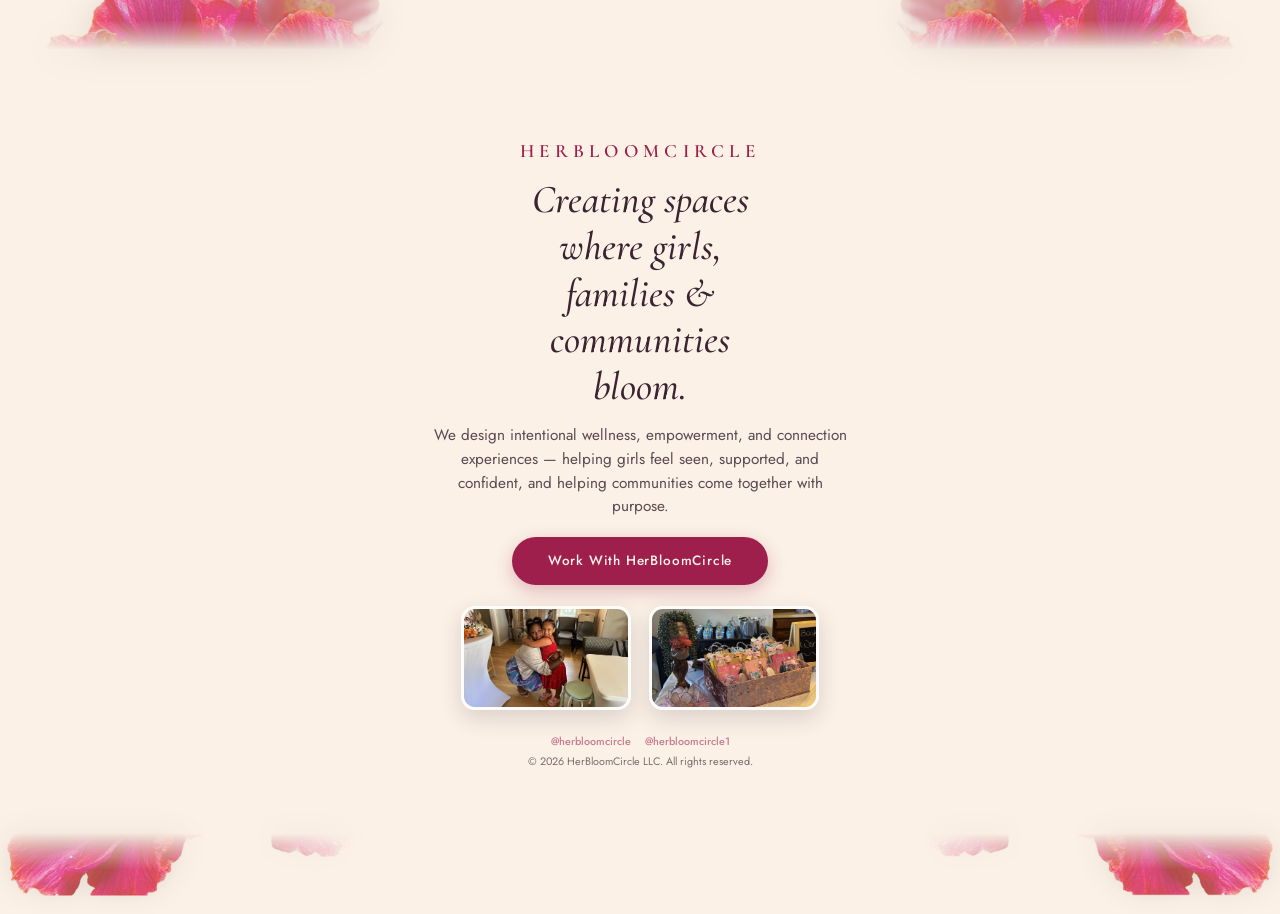
==== commit 2c31dbb2: "Add files via upload" ====
--- a/index.html
+++ b/index.html
@@ -140,16 +140,16 @@
 <body>
 
   <div class="floral floral-top-left" aria-hidden="true">
-    <img src="assets/top-flowers.png" alt="">
+    <img src="[data-uri]" alt="">
   </div>
   <div class="floral floral-top-right" aria-hidden="true">
-    <img src="assets/top-flowers.png" alt="">
+    <img src="[data-uri]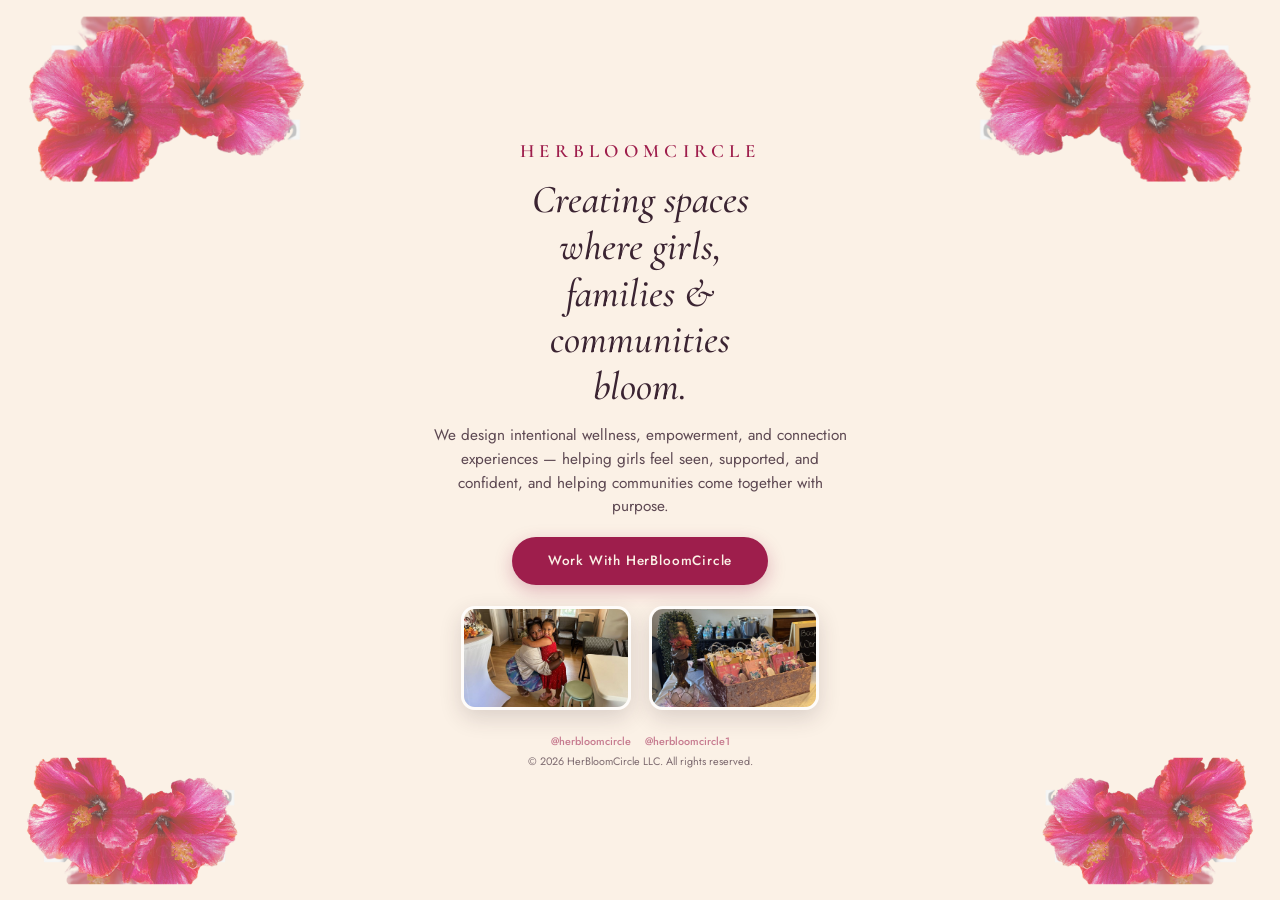
==== commit 98c90d5a: "Add files via upload" ====
--- a/index.html
+++ b/index.html
@@ -13,6 +13,7 @@
     --ink:#3B2432;
     --hibiscus-deep:#9E1E4C;
     --sage-deep:#4F6A48;
+    --flower: url("[data-uri]